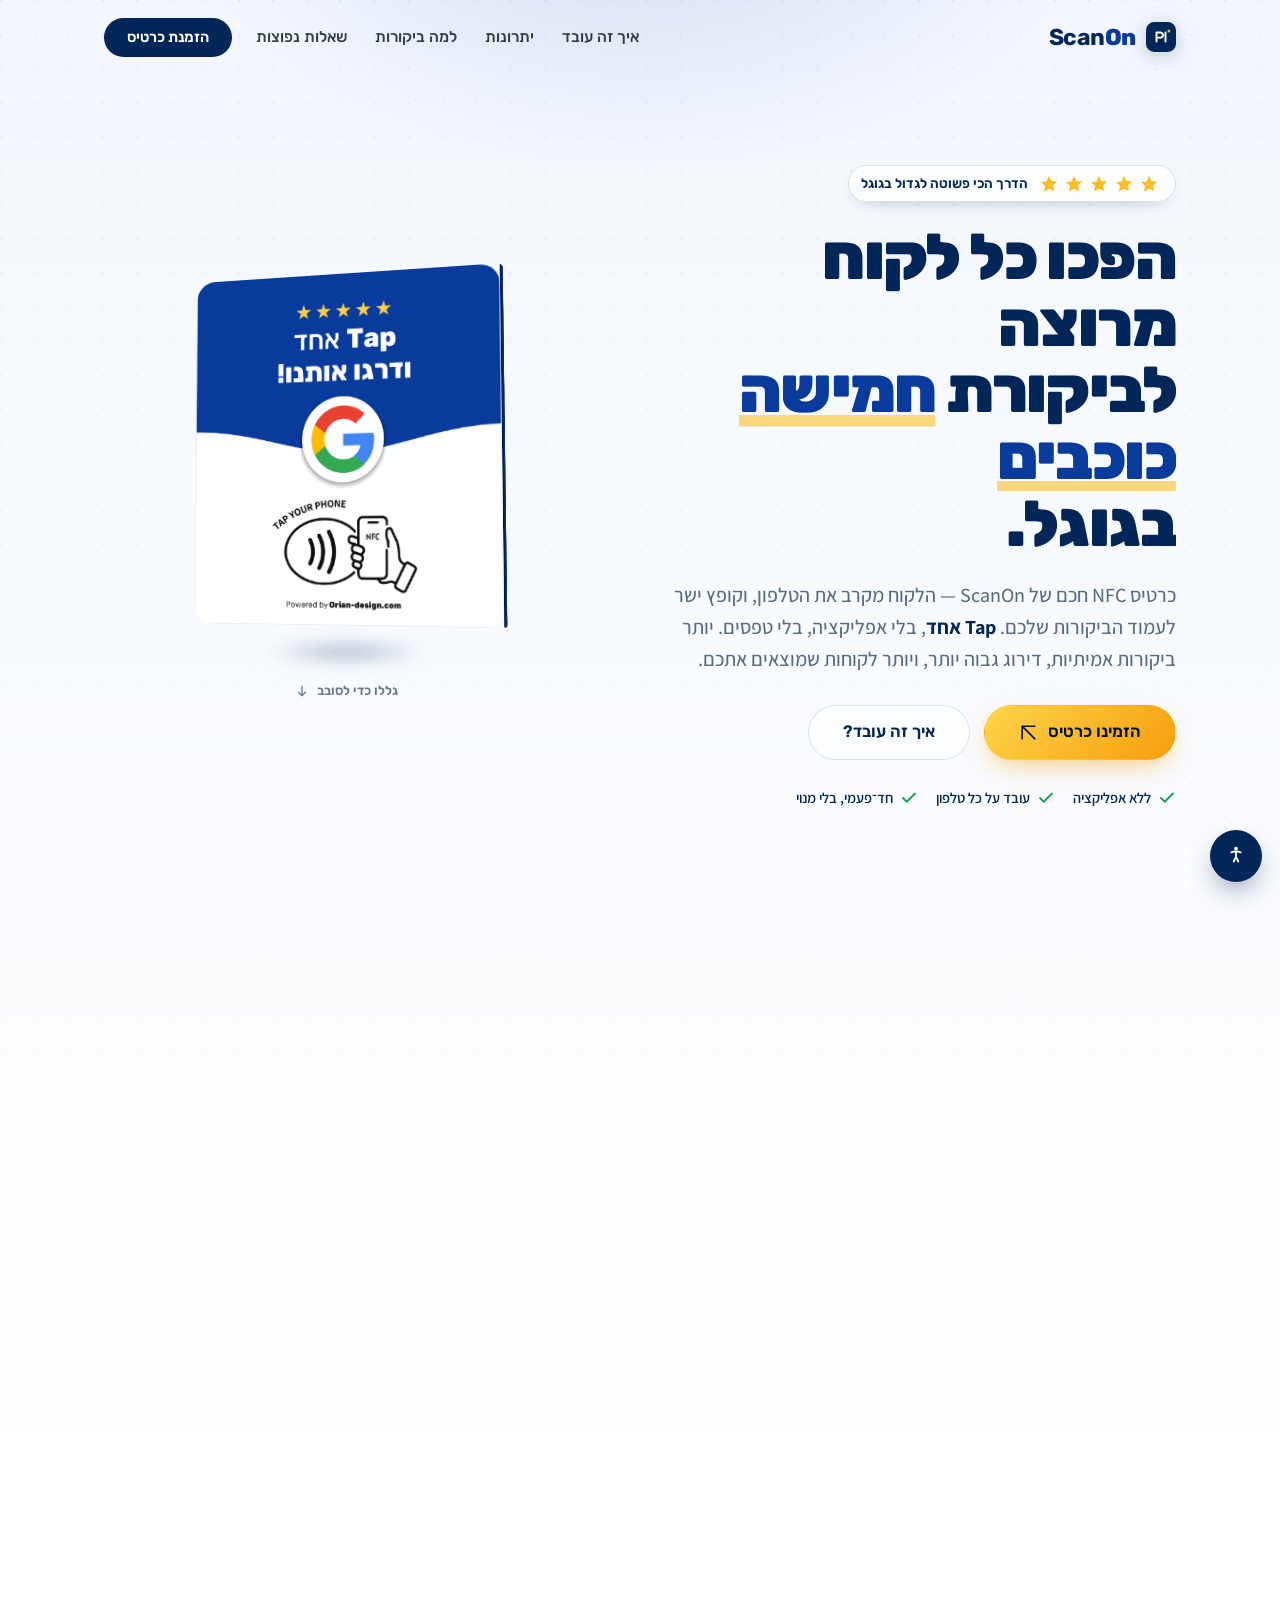
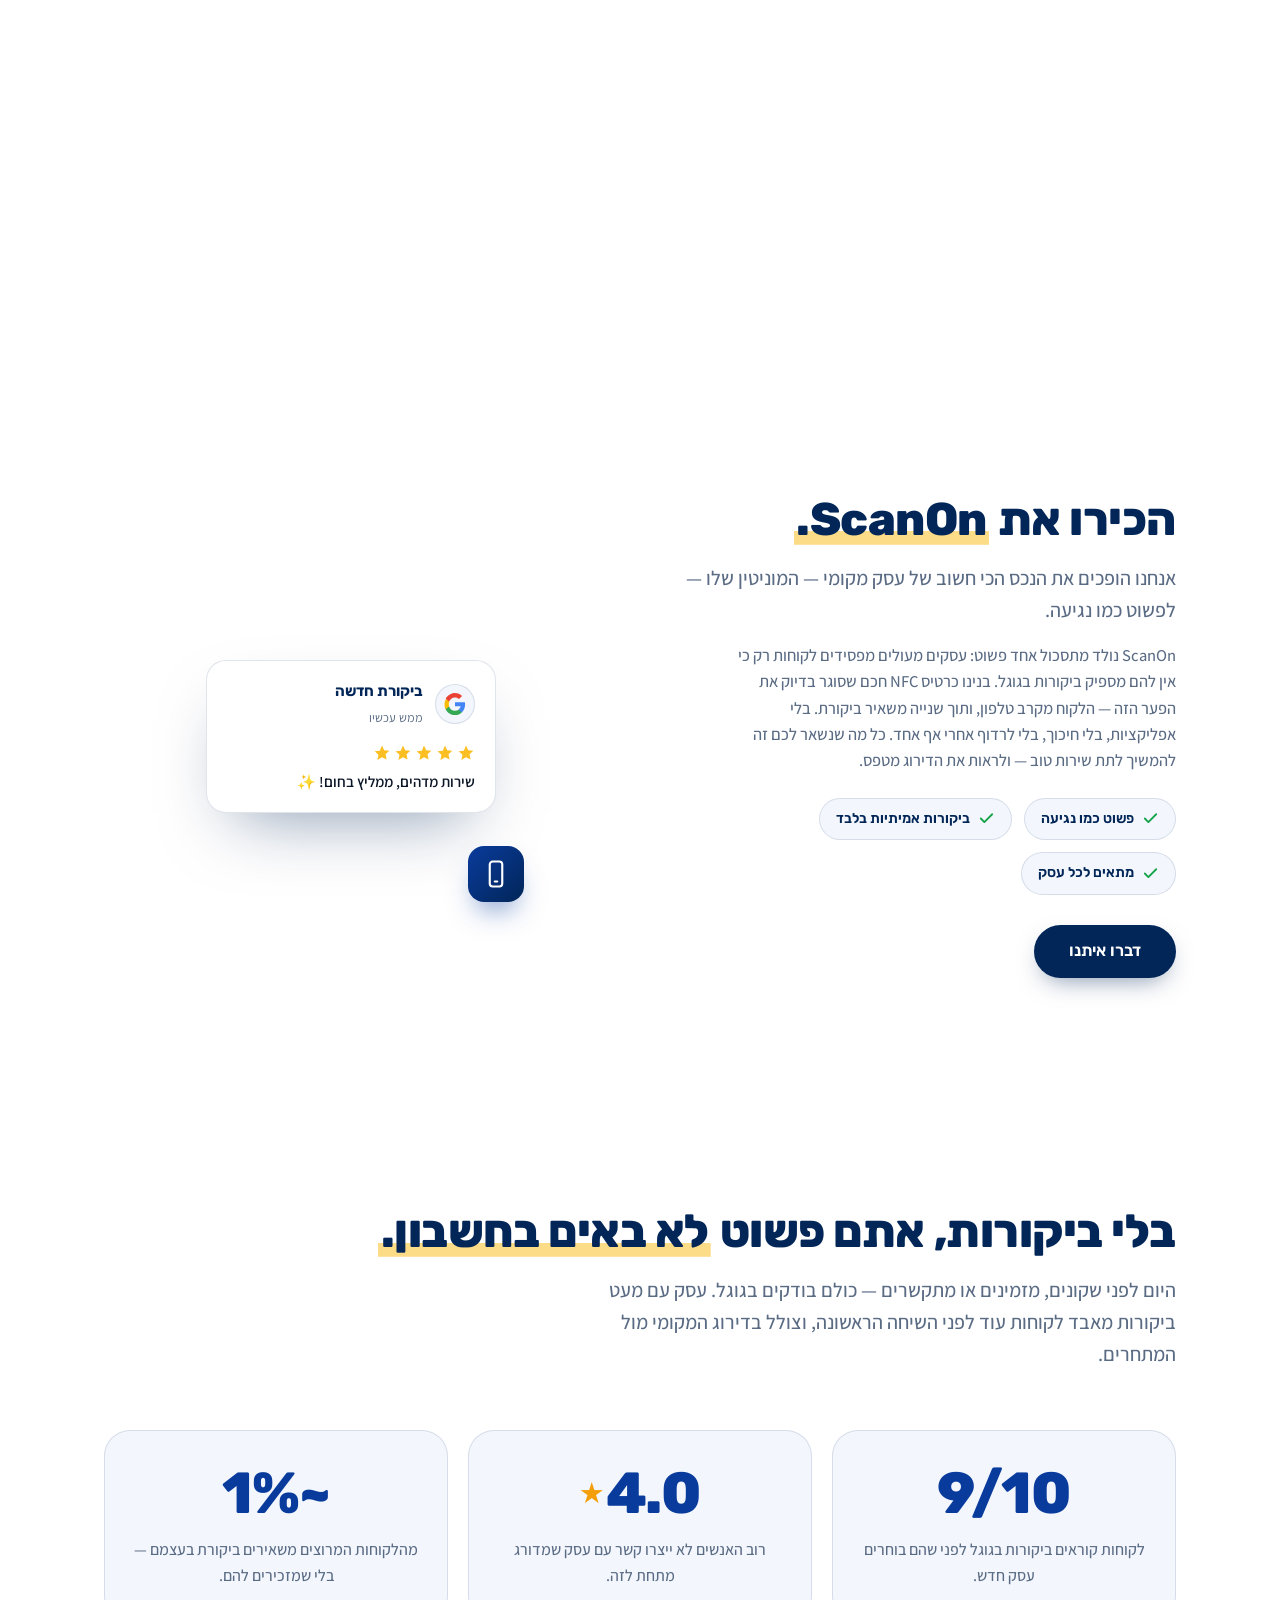
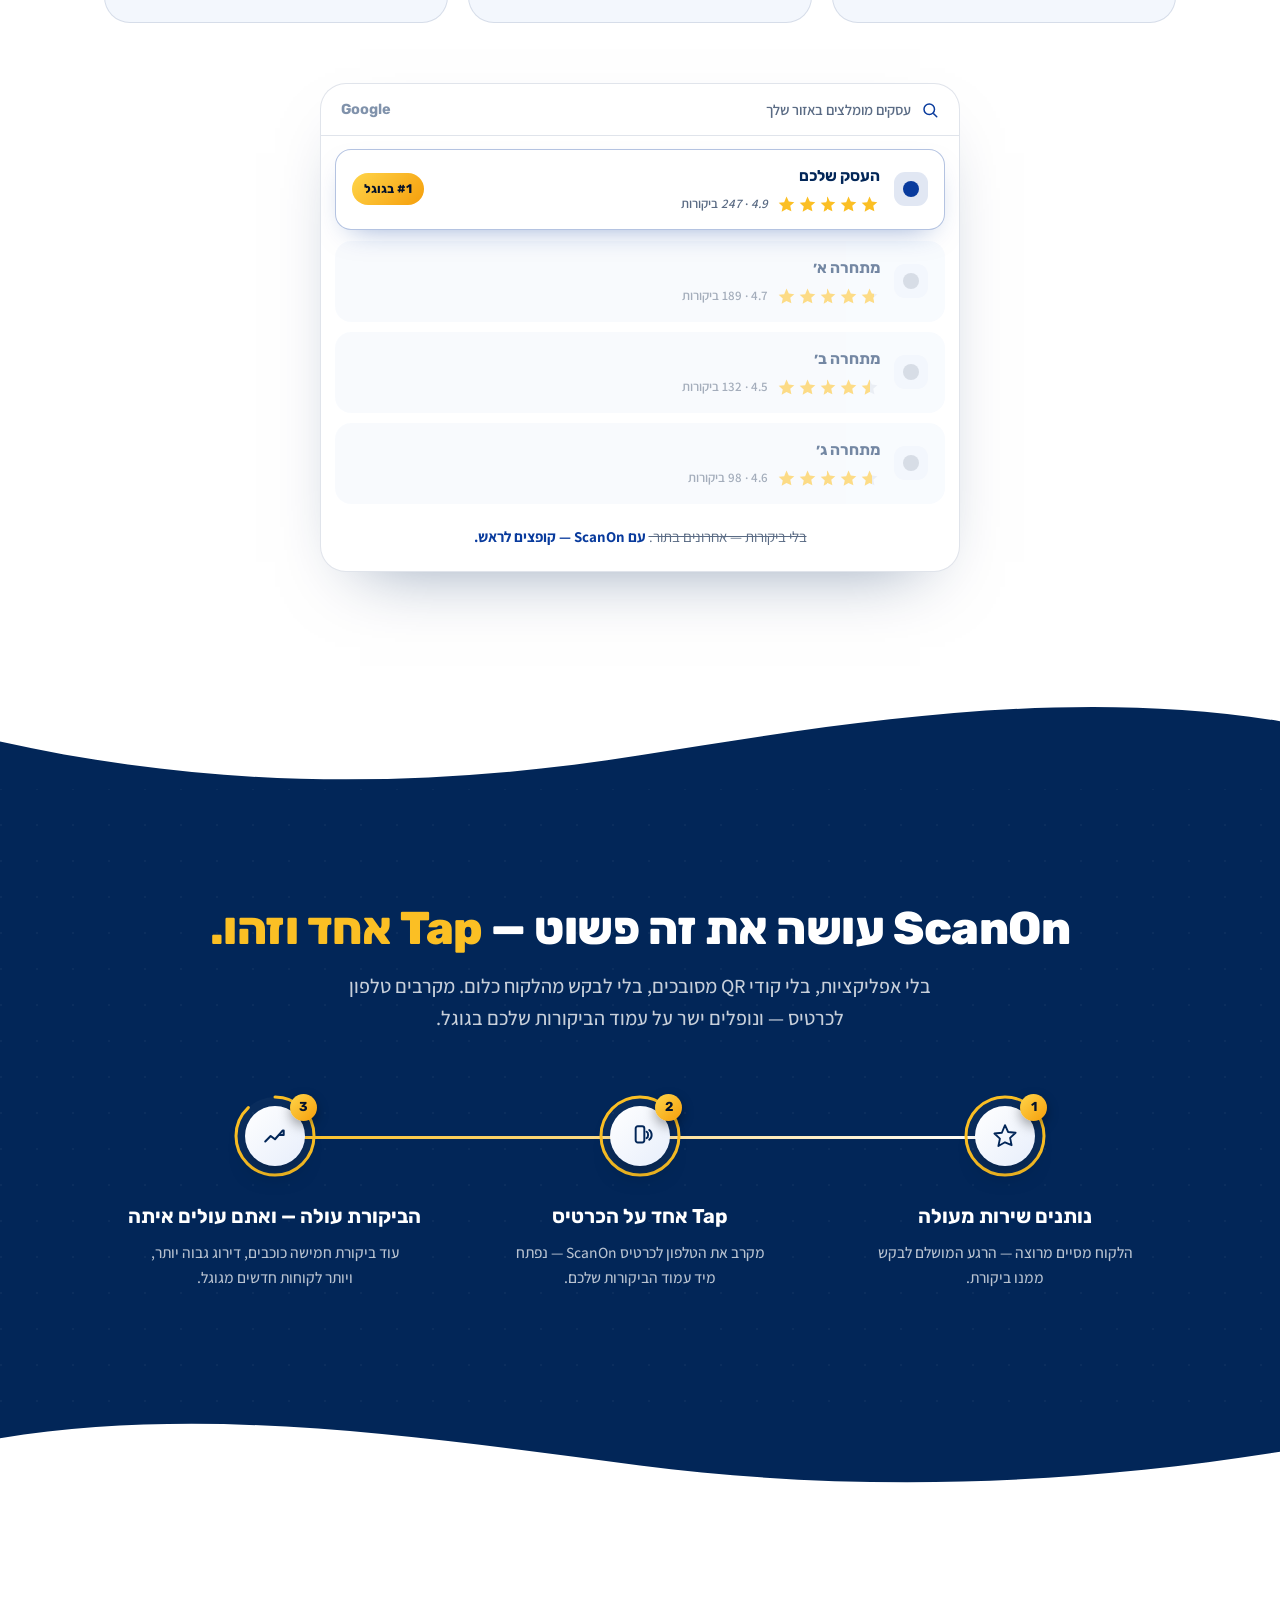
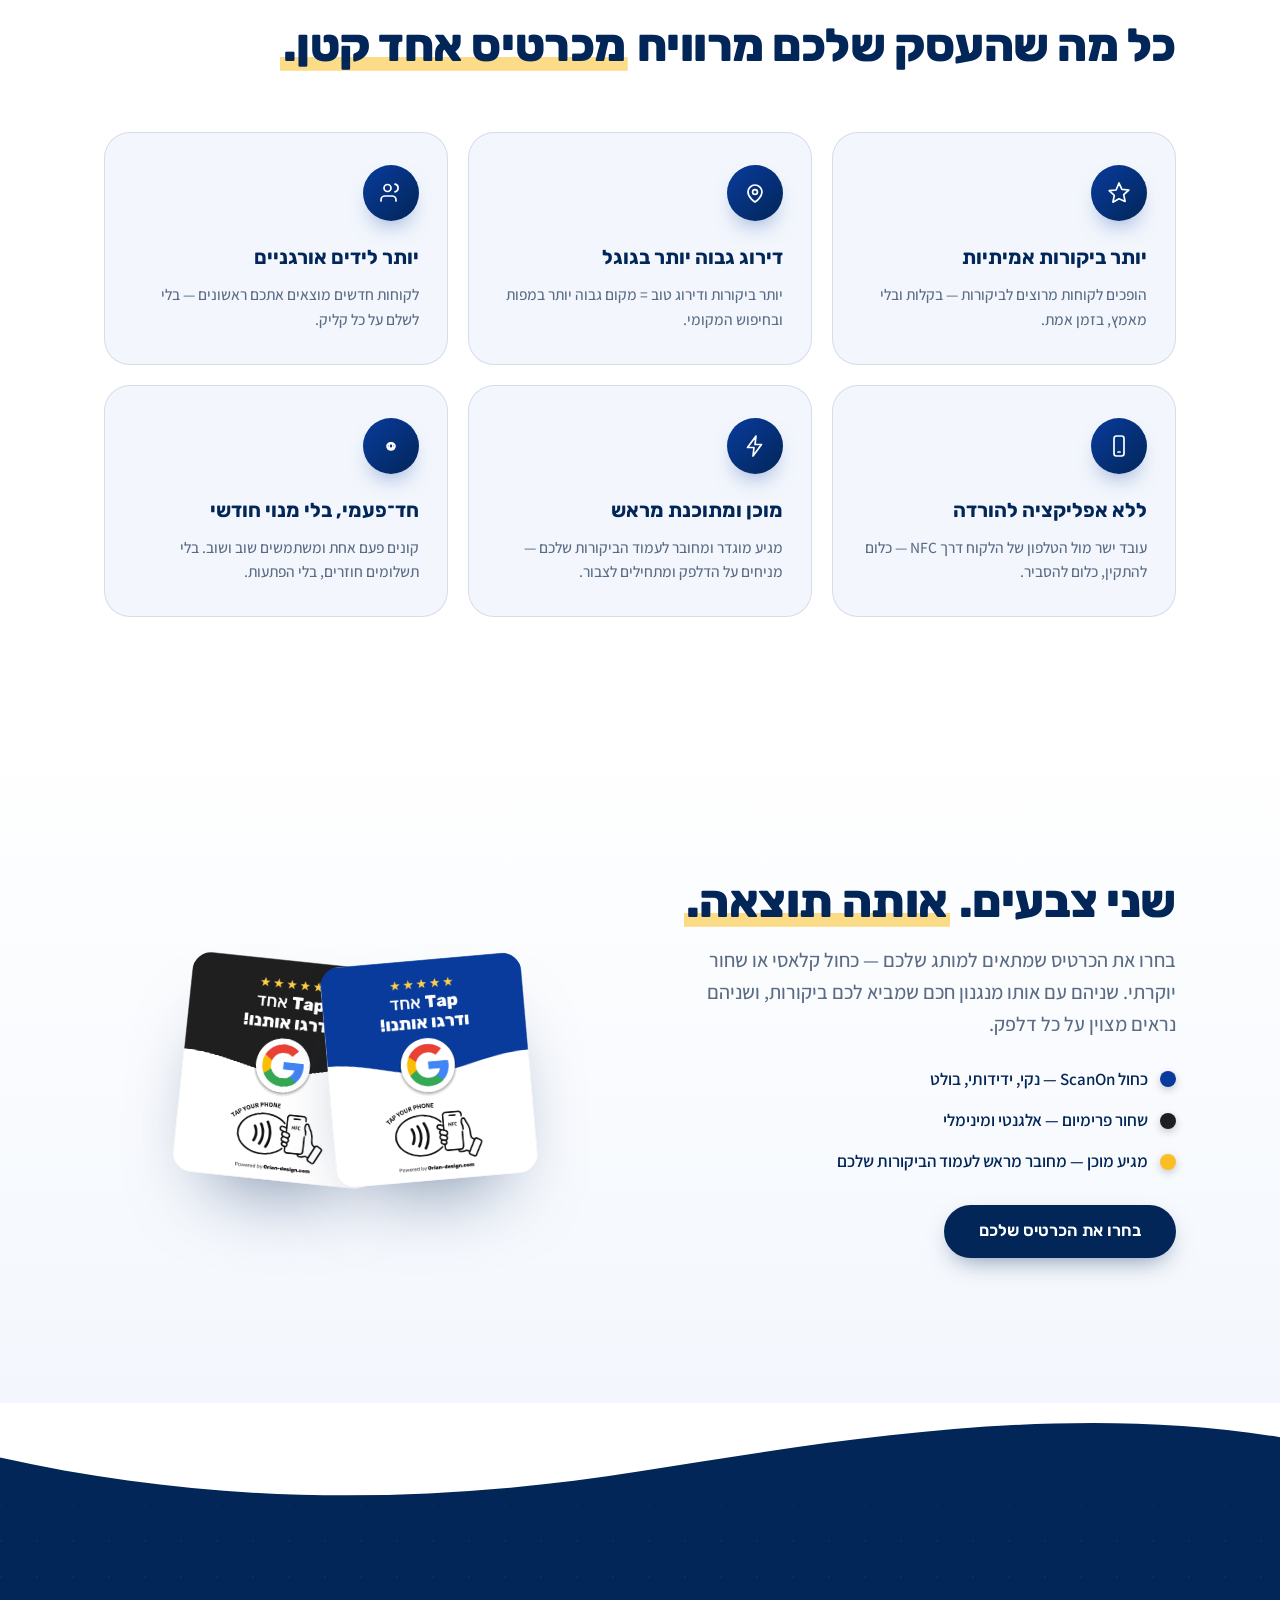
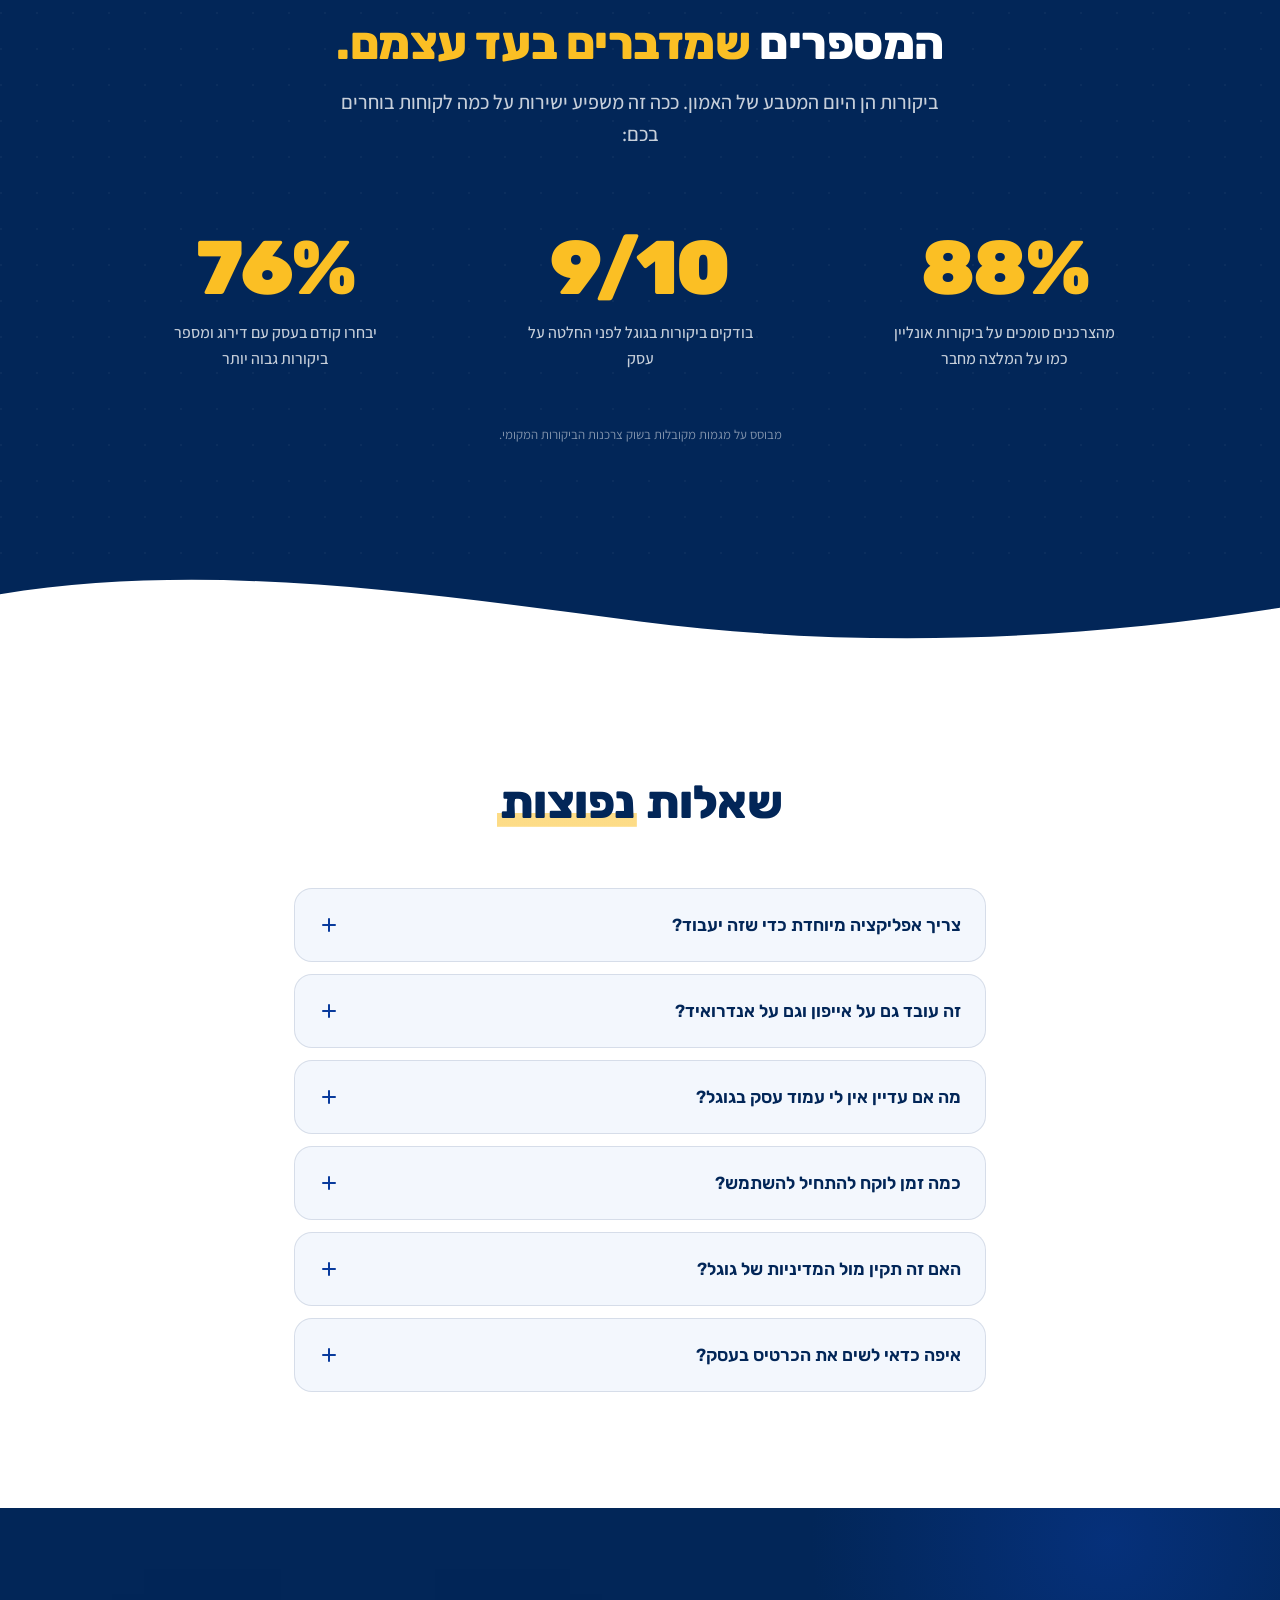
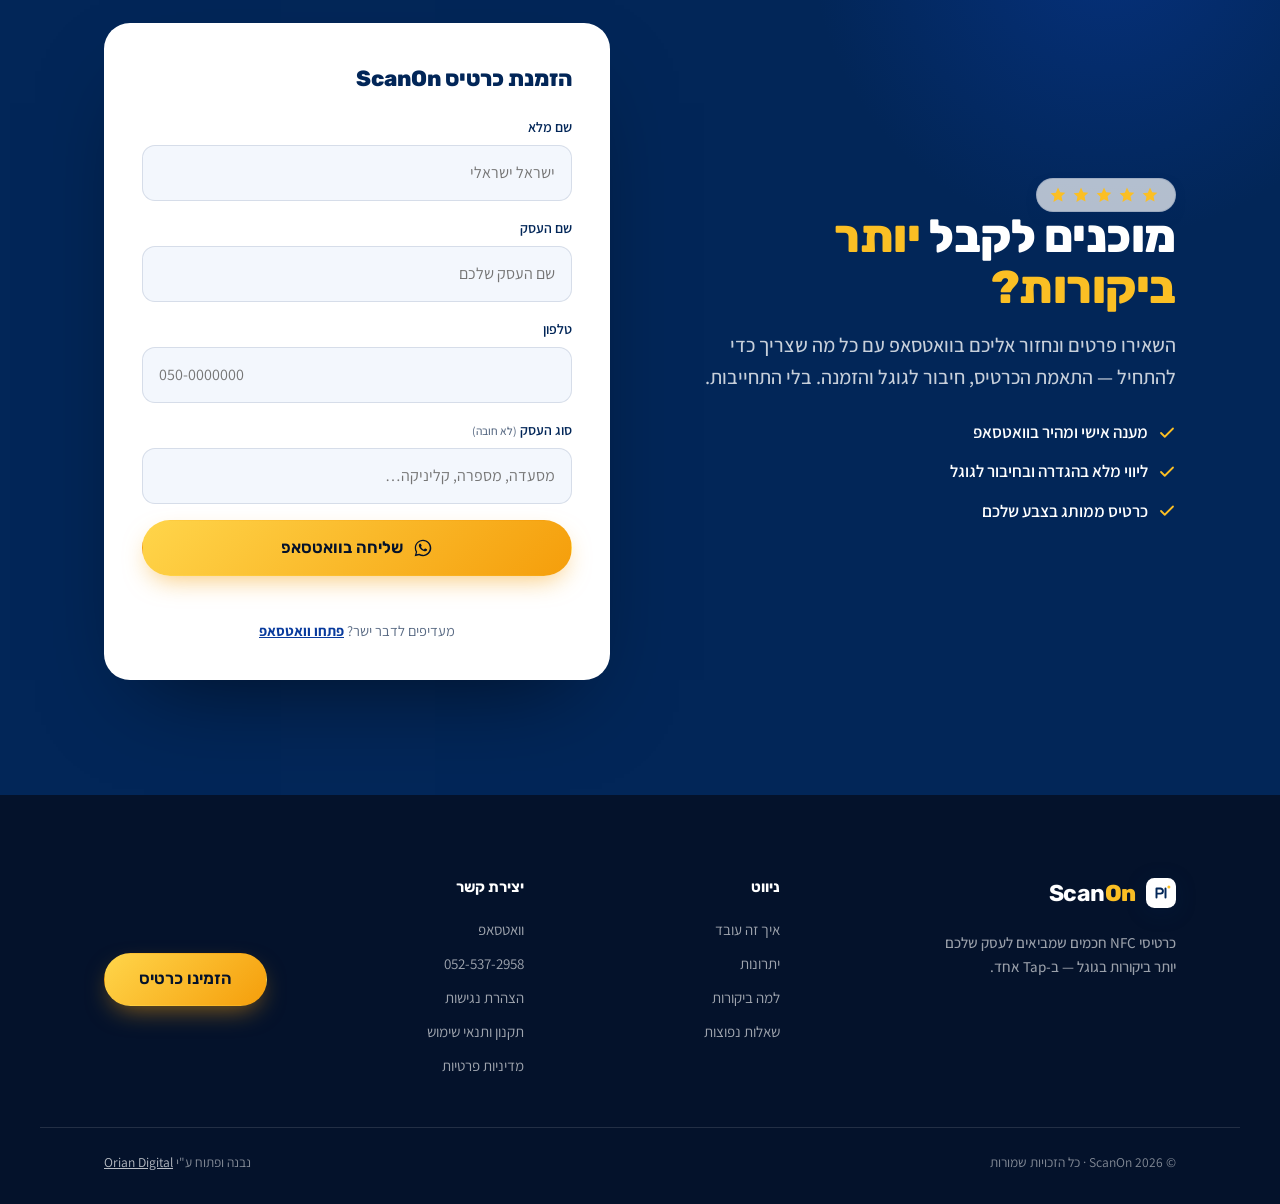
==== index.html @ e74c1668 "Footer credit: swap Orian Design link for Orian Digital → WhatsApp The site-credit line in the foote" ====
<!doctype html>
<html lang="he" dir="rtl" class="no-js">
<head>
<meta charset="utf-8">
<meta name="viewport" content="width=device-width, initial-scale=1, viewport-fit=cover">
<title>ScanOn · יותר ביקורות בגוגל ב-Tap אחד | כרטיסי NFC לעסקים</title>
<meta name="description" content="ScanOn — כרטיס NFC חכם שמביא לעסק שלכם יותר ביקורות חמישה כוכבים בגוגל. הלקוח מקרב את הטלפון, קופץ ישר לעמוד הביקורות. יותר דירוג, יותר חשיפה, יותר לקוחות. ללא אפליקציה.">
<meta name="theme-color" content="#022658">
<link rel="canonical" href="https://scanon.co.il/">

<!-- Open Graph -->
<meta property="og:type" content="website">
<meta property="og:locale" content="he_IL">
<meta property="og:site_name" content="ScanOn">
<meta property="og:title" content="ScanOn · יותר ביקורות בגוגל ב-Tap אחד">
<meta property="og:description" content="כרטיס NFC חכם שהופך כל לקוח מרוצה לביקורת חמישה כוכבים בגוגל. Tap אחד וזהו.">
<meta property="og:image" content="assets/img/card-blue.png">
<meta name="twitter:card" content="summary_large_image">

<!-- Security -->
<meta http-equiv="Content-Security-Policy" content="default-src 'self'; script-src 'self'; style-src 'self' 'unsafe-inline'; font-src 'self'; img-src 'self' data:; connect-src 'self'; base-uri 'self'; form-action 'self'; frame-ancestors 'self'; object-src 'none'">
<meta name="referrer" content="strict-origin-when-cross-origin">


  <!-- clickjacking guard: must run before paint -->
  <script src="assets/framebust.js?v=1"></script>
<!-- Fonts -->
  <link rel="stylesheet" href="assets/fonts.css?v=1">
<link rel="stylesheet" href="assets/styles.css?v=5">
<link rel="icon" href="data:image/svg+xml,%3Csvg xmlns='http://www.w3.org/2000/svg' viewBox='0 0 32 32'%3E%3Crect width='32' height='32' rx='8' fill='%23022658'/%3E%3Cpath d='M11 20V12M11 12h4a3 3 0 0 1 0 6h-4m10-6v8' stroke='white' stroke-width='2.4' fill='none' stroke-linecap='round'/%3E%3Ccircle cx='24' cy='11' r='1.6' fill='%23FBBF24'/%3E%3C/svg%3E">

<script type="application/ld+json">
{
  "@context":"https://schema.org",
  "@type":"Product",
  "name":"ScanOn — כרטיס NFC לביקורות גוגל",
  "description":"כרטיס NFC חכם שמפנה לקוחות ישירות לעמוד הביקורות של העסק בגוגל, כדי לצבור יותר ביקורות חמישה כוכבים בקלות.",
  "brand":{"@type":"Brand","name":"ScanOn"},
  "category":"NFC Review Card",
  "image":"assets/img/card-blue.png"
}
</script>
</head>
<body>
<a class="skip" href="#hero">דלגו לתוכן</a>

<!-- ===== Loader ===== -->
<div class="loader" id="loader">
  <div class="loader__in">
    <span class="loader__mark" aria-hidden="true">
      <svg viewBox="0 0 40 40" width="48" height="48"><rect width="40" height="40" rx="11" fill="#fff"/><path d="M14 26V14h5.2a3.4 3.4 0 0 1 0 6.8H14M26 14v12" stroke="var(--navy)" stroke-width="2.6" fill="none" stroke-linecap="round" stroke-linejoin="round"/><circle cx="30.5" cy="12" r="2" fill="var(--gold)"/></svg>
      <span class="loader__ring"></span><span class="loader__ring"></span>
    </span>
    <span class="loader__name">Scan<b>On</b></span>
    <span class="loader__bar"><i></i></span>
  </div>
</div>

<!-- ===== Accessibility widget ===== -->
<button class="a11y-btn" aria-label="פתיחת תפריט נגישות" aria-expanded="false" aria-controls="a11yPanel">
  <svg viewBox="0 0 24 24" width="22" height="22" aria-hidden="true"><circle cx="12" cy="4" r="2" fill="currentColor"/><path d="M12 7c-3 0-5 1-5 1M12 7c3 0 5 1 5 1M12 7v6m0 0l-2.5 5M12 13l2.5 5" stroke="currentColor" stroke-width="2" fill="none" stroke-linecap="round"/></svg>
</button>
<div class="a11y-panel" id="a11yPanel" role="dialog" aria-label="הגדרות נגישות" aria-hidden="true">
  <h2 class="a11y-title">נגישות</h2>
  <div class="a11y-row"><span>ניגודיות גבוהה</span><div class="a11y-seg" role="group" aria-label="ניגודיות"><button class="a11y-chip" data-key="contrast" data-val="normal" aria-pressed="true">רגילה</button><button class="a11y-chip" data-key="contrast" data-val="high" aria-pressed="false">גבוהה</button></div></div>
  <div class="a11y-row"><span>גודל טקסט</span><div class="a11y-seg" role="group" aria-label="גודל טקסט"><button class="a11y-chip" data-key="text" data-val="normal" aria-pressed="true">רגיל</button><button class="a11y-chip" data-key="text" data-val="large" aria-pressed="false">גדול</button></div></div>
  <div class="a11y-row"><span>הדגשת קישורים</span><div class="a11y-seg" role="group" aria-label="הדגשת קישורים"><button class="a11y-chip" data-key="links" data-val="off" aria-pressed="true">כבוי</button><button class="a11y-chip" data-key="links" data-val="on" aria-pressed="false">דלוק</button></div></div>
  <div class="a11y-row"><span>עצירת אנימציות</span><div class="a11y-seg" role="group" aria-label="עצירת אנימציות"><button class="a11y-chip" data-key="motion" data-val="on" aria-pressed="true">דלוקות</button><button class="a11y-chip" data-key="motion" data-val="off" aria-pressed="false">עצורות</button></div></div>
  <button class="a11y-reset">איפוס הגדרות</button>
  <a class="a11y-statement" href="accessibility.html">הצהרת נגישות</a>
</div>

<!-- ===== Nav ===== -->
<header class="nav" id="nav">
  <div class="shell nav__in">
    <a class="brand" href="#hero" aria-label="ScanOn — לדף הבית">
      <span class="brand__mark" aria-hidden="true">
        <svg viewBox="0 0 40 40" width="30" height="30"><rect width="40" height="40" rx="11" fill="var(--navy)"/><path d="M14 26V14h5.2a3.4 3.4 0 0 1 0 6.8H14M26 14v12" stroke="#fff" stroke-width="2.6" fill="none" stroke-linecap="round" stroke-linejoin="round"/><circle cx="30.5" cy="12" r="2" fill="var(--gold)"/></svg>
      </span>
      <span class="brand__name">Scan<b>On</b></span>
    </a>
    <nav class="nav__links" aria-label="ניווט ראשי">
      <a href="#how">איך זה עובד</a>
      <a href="#benefits">יתרונות</a>
      <a href="#why">למה ביקורות</a>
      <a href="#faq">שאלות נפוצות</a>
    </nav>
    <a class="btn btn--nav" data-wa data-wa-msg="היי, אשמח לפרטים על כרטיס ScanOn לעסק שלי 🙂">הזמנת כרטיס</a>
    <button class="nav__burger" aria-label="פתיחת תפריט" aria-expanded="false" aria-controls="drawer"><span></span><span></span></button>
  </div>
</header>

<!-- Mobile drawer -->
<div class="drawer" id="drawer" aria-hidden="true">
  <nav class="drawer__links" aria-label="ניווט נייד">
    <a href="#how">איך זה עובד</a>
    <a href="#benefits">יתרונות</a>
    <a href="#why">למה ביקורות</a>
    <a href="#faq">שאלות נפוצות</a>
    <a class="btn btn--gold btn--lg" data-wa data-wa-msg="היי, אשמח לפרטים על כרטיס ScanOn לעסק שלי 🙂">הזמנת כרטיס</a>
  </nav>
</div>

<main>
<!-- ===== HERO — 3D scroll card ===== -->
<section class="hero" id="hero">
  <div class="hero__bg" aria-hidden="true"></div>
  <div class="hero__stage" id="heroStage">
    <div class="shell hero__grid">
      <div class="hero__copy">
        <p class="hero__stars" aria-label="חמישה כוכבים">
          <svg viewBox="0 0 24 24" width="20" height="20" aria-hidden="true"><path d="M12 2l2.9 6.3 6.9.7-5.1 4.7 1.4 6.8L12 17.8 5.9 21.2l1.4-6.8L2.2 9.7l6.9-.7z" fill="var(--gold)"/></svg>
          <svg viewBox="0 0 24 24" width="20" height="20" aria-hidden="true"><path d="M12 2l2.9 6.3 6.9.7-5.1 4.7 1.4 6.8L12 17.8 5.9 21.2l1.4-6.8L2.2 9.7l6.9-.7z" fill="var(--gold)"/></svg>
          <svg viewBox="0 0 24 24" width="20" height="20" aria-hidden="true"><path d="M12 2l2.9 6.3 6.9.7-5.1 4.7 1.4 6.8L12 17.8 5.9 21.2l1.4-6.8L2.2 9.7l6.9-.7z" fill="var(--gold)"/></svg>
          <svg viewBox="0 0 24 24" width="20" height="20" aria-hidden="true"><path d="M12 2l2.9 6.3 6.9.7-5.1 4.7 1.4 6.8L12 17.8 5.9 21.2l1.4-6.8L2.2 9.7l6.9-.7z" fill="var(--gold)"/></svg>
          <svg viewBox="0 0 24 24" width="20" height="20" aria-hidden="true"><path d="M12 2l2.9 6.3 6.9.7-5.1 4.7 1.4 6.8L12 17.8 5.9 21.2l1.4-6.8L2.2 9.7l6.9-.7z" fill="var(--gold)"/></svg>
          <span>הדרך הכי פשוטה לגדול בגוגל</span>
        </p>
        <h1 class="hero__title">
          <span class="ln">הפכו כל לקוח מרוצה</span>
          <span class="ln">לביקורת <em>חמישה כוכבים</em></span>
          <span class="ln">בגוגל.</span>
        </h1>
        <p class="hero__lede">כרטיס NFC חכם של ScanOn — הלקוח מקרב את הטלפון, וקופץ ישר לעמוד הביקורות שלכם. <b>Tap אחד</b>, בלי אפליקציה, בלי טפסים. יותר ביקורות אמיתיות, דירוג גבוה יותר, ויותר לקוחות שמוצאים אתכם.</p>
        <div class="hero__cta">
          <a class="btn btn--gold btn--lg magnetic" data-wa data-wa-msg="היי, אשמח להזמין כרטיס ScanOn לעסק שלי 🙂">
            הזמינו כרטיס
            <svg viewBox="0 0 24 24" width="19" height="19" aria-hidden="true"><path d="M20 4L4 4M4 4l0 16M4 4l16 16" stroke="currentColor" stroke-width="2" fill="none" stroke-linecap="round" stroke-linejoin="round"/></svg>
          </a>
          <a class="btn btn--ghost btn--lg" href="#how">איך זה עובד?</a>
        </div>
        <ul class="hero__trust">
          <li><svg viewBox="0 0 24 24" width="18" height="18" aria-hidden="true"><path d="M20 6L9 17l-5-5" stroke="currentColor" stroke-width="2.4" fill="none" stroke-linecap="round" stroke-linejoin="round"/></svg> ללא אפליקציה</li>
          <li><svg viewBox="0 0 24 24" width="18" height="18" aria-hidden="true"><path d="M20 6L9 17l-5-5" stroke="currentColor" stroke-width="2.4" fill="none" stroke-linecap="round" stroke-linejoin="round"/></svg> עובד על כל טלפון</li>
          <li><svg viewBox="0 0 24 24" width="18" height="18" aria-hidden="true"><path d="M20 6L9 17l-5-5" stroke="currentColor" stroke-width="2.4" fill="none" stroke-linecap="round" stroke-linejoin="round"/></svg> חד־פעמי, בלי מנוי</li>
        </ul>
      </div>

      <div class="hero__cardwrap">
        <div class="scene" id="scene">
          <div class="card3d" id="card3d">
            <div class="face face--front"><img src="assets/img/card-blue.png" alt="כרטיס ScanOn בצבע כחול — Tap אחד ודרגו אותנו בגוגל" width="1000" height="1097" fetchpriority="high"></div>
            <div class="face face--back"><img src="assets/img/card-black.png" alt="כרטיס ScanOn בצבע שחור — Tap אחד ודרגו אותנו בגוגל" width="1000" height="1097"></div>
            <div class="face face--right"></div>
            <div class="face face--left"></div>
            <div class="face face--top"></div>
            <div class="face face--bottom"></div>
          </div>
          <div class="scene__shadow" aria-hidden="true"></div>
          <div class="scene__ripple" aria-hidden="true"><span></span><span></span><span></span></div>
        </div>
        <p class="scene__hint" aria-hidden="true">גללו כדי לסובב<svg viewBox="0 0 24 24" width="16" height="16"><path d="M12 5v14M12 19l-5-5M12 19l5-5" stroke="currentColor" stroke-width="2" fill="none" stroke-linecap="round" stroke-linejoin="round"/></svg></p>
      </div>
    </div>
  </div>
</section>

<!-- ===== ABOUT / MEET SCANON ===== -->
<section class="sec sec--about" id="about">
  <div class="shell about__in">
    <div class="about__copy will-rise">
      <h2 class="h2">הכירו את <span class="u">ScanOn.</span></h2>
      <p class="lede">אנחנו הופכים את הנכס הכי חשוב של עסק מקומי — המוניטין שלו — לפשוט כמו נגיעה.</p>
      <p class="about__body">ScanOn נולד מתסכול אחד פשוט: עסקים מעולים מפסידים לקוחות רק כי אין להם מספיק ביקורות בגוגל. בנינו כרטיס NFC חכם שסוגר בדיוק את הפער הזה — הלקוח מקרב טלפון, ותוך שנייה משאיר ביקורת. בלי אפליקציות, בלי חיכוך, בלי לרדוף אחרי אף אחד. כל מה שנשאר לכם זה להמשיך לתת שירות טוב — ולראות את הדירוג מטפס.</p>
      <ul class="about__chips">
        <li><svg viewBox="0 0 24 24" width="17" height="17" aria-hidden="true"><path d="M20 6L9 17l-5-5" stroke="currentColor" stroke-width="2.6" fill="none" stroke-linecap="round" stroke-linejoin="round"/></svg> פשוט כמו נגיעה</li>
        <li><svg viewBox="0 0 24 24" width="17" height="17" aria-hidden="true"><path d="M20 6L9 17l-5-5" stroke="currentColor" stroke-width="2.6" fill="none" stroke-linecap="round" stroke-linejoin="round"/></svg> ביקורות אמיתיות בלבד</li>
        <li><svg viewBox="0 0 24 24" width="17" height="17" aria-hidden="true"><path d="M20 6L9 17l-5-5" stroke="currentColor" stroke-width="2.6" fill="none" stroke-linecap="round" stroke-linejoin="round"/></svg> מתאים לכל עסק</li>
      </ul>
      <a class="btn btn--navy btn--lg magnetic" data-wa data-wa-msg="היי, אשמח להכיר את ScanOn ולשמוע פרטים 🙂">דברו איתנו</a>
    </div>

    <div class="about__visual will-rise" aria-hidden="true">
      <div class="tapcard">
        <span class="tapcard__waves"><span></span><span></span><span></span></span>
        <div class="review-pop">
          <div class="review-pop__top">
            <span class="review-pop__g">
              <svg viewBox="0 0 24 24" width="22" height="22"><path fill="#4285F4" d="M23 12.3c0-.8-.1-1.6-.2-2.3H12v4.5h6.2a5.3 5.3 0 0 1-2.3 3.5v2.9h3.7C21.8 19 23 15.9 23 12.3z"/><path fill="#34A853" d="M12 24c3.1 0 5.7-1 7.6-2.8l-3.7-2.9c-1 .7-2.3 1.1-3.9 1.1-3 0-5.5-2-6.4-4.8H1.8v3C3.7 21.4 7.6 24 12 24z"/><path fill="#FBBC05" d="M5.6 14.6a7.2 7.2 0 0 1 0-4.6v-3H1.8a12 12 0 0 0 0 10.6l3.8-3z"/><path fill="#EA4335" d="M12 4.8c1.7 0 3.2.6 4.4 1.7l3.3-3.3C17.7 1.2 15.1 0 12 0 7.6 0 3.7 2.6 1.8 6.4l3.8 3C6.5 6.7 9 4.8 12 4.8z"/></svg>
            </span>
            <div><b>ביקורת חדשה</b><span>ממש עכשיו</span></div>
          </div>
          <div class="review-pop__stars" aria-hidden="true">
            <svg viewBox="0 0 24 24" width="18" height="18"><path d="M12 2l2.9 6.3 6.9.7-5.1 4.7 1.4 6.8L12 17.8 5.9 21.2l1.4-6.8L2.2 9.7l6.9-.7z" fill="var(--gold)"/></svg>
            <svg viewBox="0 0 24 24" width="18" height="18"><path d="M12 2l2.9 6.3 6.9.7-5.1 4.7 1.4 6.8L12 17.8 5.9 21.2l1.4-6.8L2.2 9.7l6.9-.7z" fill="var(--gold)"/></svg>
            <svg viewBox="0 0 24 24" width="18" height="18"><path d="M12 2l2.9 6.3 6.9.7-5.1 4.7 1.4 6.8L12 17.8 5.9 21.2l1.4-6.8L2.2 9.7l6.9-.7z" fill="var(--gold)"/></svg>
            <svg viewBox="0 0 24 24" width="18" height="18"><path d="M12 2l2.9 6.3 6.9.7-5.1 4.7 1.4 6.8L12 17.8 5.9 21.2l1.4-6.8L2.2 9.7l6.9-.7z" fill="var(--gold)"/></svg>
            <svg viewBox="0 0 24 24" width="18" height="18"><path d="M12 2l2.9 6.3 6.9.7-5.1 4.7 1.4 6.8L12 17.8 5.9 21.2l1.4-6.8L2.2 9.7l6.9-.7z" fill="var(--gold)"/></svg>
          </div>
          <p class="review-pop__txt">שירות מדהים, ממליץ בחום! ✨</p>
        </div>
        <div class="tapcard__phone">
          <svg viewBox="0 0 24 24" width="30" height="30" aria-hidden="true"><rect x="7" y="2" width="10" height="20" rx="2.4" stroke="currentColor" stroke-width="1.7" fill="none"/><path d="M11 18h2" stroke="currentColor" stroke-width="1.7" stroke-linecap="round"/></svg>
        </div>
      </div>
    </div>
  </div>
</section>

<!-- ===== PROBLEM ===== -->
<section class="sec sec--problem" id="problem">
  <div class="shell">
    <div class="sec-head will-rise">
      <h2 class="h2">בלי ביקורות, אתם פשוט <span class="u">לא באים בחשבון.</span></h2>
      <p class="lede">היום לפני שקונים, מזמינים או מתקשרים — כולם בודקים בגוגל. עסק עם מעט ביקורות מאבד לקוחות עוד לפני השיחה הראשונה, וצולל בדירוג המקומי מול המתחרים.</p>
    </div>
    <div class="prob-grid">
      <article class="prob-card will-rise">
        <span class="prob-num">9/10</span>
        <p>לקוחות קוראים ביקורות בגוגל לפני שהם בוחרים עסק חדש.</p>
      </article>
      <article class="prob-card will-rise">
        <span class="prob-num">4.0<small>★</small></span>
        <p>רוב האנשים לא ייצרו קשר עם עסק שמדורג מתחת לזה.</p>
      </article>
      <article class="prob-card will-rise">
        <span class="prob-num">~1%</span>
        <p>מהלקוחות המרוצים משאירים ביקורת בעצמם — בלי שמזכירים להם.</p>
      </article>
    </div>

    <!-- Animated rise to #1 on Google -->
    <div class="rank will-rise" id="rankRise" aria-label="הדגמה: עלייה לראש תוצאות גוגל עם ScanOn">
      <div class="rank__bar">
        <svg viewBox="0 0 24 24" width="18" height="18" aria-hidden="true"><circle cx="11" cy="11" r="7" stroke="currentColor" stroke-width="2" fill="none"/><path d="M21 21l-4-4" stroke="currentColor" stroke-width="2" stroke-linecap="round"/></svg>
        <span>עסקים מומלצים באזור שלך</span>
        <span class="rank__src" aria-hidden="true">Google</span>
      </div>
      <ol class="rank__list">
        <li class="rank__row" data-slot="0"><span class="rank__pin" aria-hidden="true"></span><div class="rank__info"><b>מתחרה א׳</b><span class="rank__meta"><span class="gstars" data-fill="94" aria-hidden="true"></span><span>4.7 · 189 ביקורות</span></span></div></li>
        <li class="rank__row" data-slot="1"><span class="rank__pin" aria-hidden="true"></span><div class="rank__info"><b>מתחרה ב׳</b><span class="rank__meta"><span class="gstars" data-fill="90" aria-hidden="true"></span><span>4.5 · 132 ביקורות</span></span></div></li>
        <li class="rank__row" data-slot="2"><span class="rank__pin" aria-hidden="true"></span><div class="rank__info"><b>מתחרה ג׳</b><span class="rank__meta"><span class="gstars" data-fill="92" aria-hidden="true"></span><span>4.6 · 98 ביקורות</span></span></div></li>
        <li class="rank__row rank__row--you" data-you data-slot="3"><span class="rank__pin" aria-hidden="true"></span><div class="rank__info"><b>העסק שלכם</b><span class="rank__meta"><span class="gstars" data-fill="76" data-fill-to="98" aria-hidden="true"></span><span><em data-rate>3.8</em> · <em data-rev>11</em> ביקורות</span></span></div><span class="rank__badge">#1 בגוגל</span></li>
      </ol>
      <p class="rank__cap"><span class="rank__cap-b">בלי ביקורות — אחרונים בתור.</span> <b class="rank__cap-a">עם ScanOn — קופצים לראש.</b></p>
    </div>
  </div>
</section>

<!-- ===== SOLUTION / HOW ===== -->
<div class="wave wave--to-navy" aria-hidden="true"><svg viewBox="0 0 1440 120" preserveAspectRatio="none"><path d="M0,64 C240,120 480,120 720,80 C960,40 1200,0 1440,40 L1440,120 L0,120 Z"></path></svg></div>
<section class="sec sec--how sec--navy" id="how">
  <div class="shell">
    <div class="sec-head sec-head--center will-rise">
      <h2 class="h2 h2--light">ScanOn עושה את זה פשוט — <span class="hl">Tap אחד וזהו.</span></h2>
      <p class="lede lede--light">בלי אפליקציות, בלי קודי QR מסובכים, בלי לבקש מהלקוח כלום. מקרבים טלפון לכרטיס — ונופלים ישר על עמוד הביקורות שלכם בגוגל.</p>
    </div>

    <div class="steps" id="steps">
      <span class="steps__line" aria-hidden="true"><i></i></span>
      <ol class="steps__list">
        <li class="step">
          <div class="step__node">
            <svg class="step__ring" viewBox="0 0 84 84" aria-hidden="true"><circle cx="42" cy="42" r="39"/></svg>
            <span class="step__ic" aria-hidden="true"><svg viewBox="0 0 24 24" width="26" height="26"><path d="M12 2l2.9 6.3 6.9.7-5.1 4.7 1.4 6.8L12 17.8 5.9 21.2l1.4-6.8L2.2 9.7l6.9-.7z" stroke="currentColor" stroke-width="1.7" fill="none" stroke-linejoin="round"/></svg></span>
            <span class="step__badge">1</span>
          </div>
          <h3>נותנים שירות מעולה</h3>
          <p>הלקוח מסיים מרוצה — הרגע המושלם לבקש ממנו ביקורת.</p>
        </li>
        <li class="step">
          <div class="step__node">
            <svg class="step__ring" viewBox="0 0 84 84" aria-hidden="true"><circle cx="42" cy="42" r="39"/></svg>
            <span class="step__ic" aria-hidden="true"><svg viewBox="0 0 24 24" width="26" height="26"><rect x="8" y="3" width="8" height="15" rx="2" stroke="currentColor" stroke-width="1.8" fill="none"/><path d="M18 8c2 1 2 5 0 6M20.5 6.5c3 2 3 7 0 9" stroke="currentColor" stroke-width="1.8" fill="none" stroke-linecap="round"/></svg></span>
            <span class="step__badge">2</span>
          </div>
          <h3>Tap אחד על הכרטיס</h3>
          <p>מקרב את הטלפון לכרטיס ScanOn — נפתח מיד עמוד הביקורות שלכם.</p>
        </li>
        <li class="step">
          <div class="step__node">
            <svg class="step__ring" viewBox="0 0 84 84" aria-hidden="true"><circle cx="42" cy="42" r="39"/></svg>
            <span class="step__ic" aria-hidden="true"><svg viewBox="0 0 24 24" width="26" height="26"><path d="M3 17l5-5 4 3 7-8" stroke="currentColor" stroke-width="1.9" fill="none" stroke-linecap="round" stroke-linejoin="round"/><path d="M20 7v4h-4" stroke="currentColor" stroke-width="1.9" fill="none" stroke-linecap="round" stroke-linejoin="round"/></svg></span>
            <span class="step__badge">3</span>
          </div>
          <h3>הביקורת עולה — ואתם עולים איתה</h3>
          <p>עוד ביקורת חמישה כוכבים, דירוג גבוה יותר, ויותר לקוחות חדשים מגוגל.</p>
        </li>
      </ol>
    </div>
  </div>
</section>
<div class="wave wave--from-navy" aria-hidden="true"><svg viewBox="0 0 1440 120" preserveAspectRatio="none"><path d="M0,40 C240,0 480,40 720,72 C960,104 1200,96 1440,56 L1440,0 L0,0 Z"></path></svg></div>

<!-- ===== BENEFITS ===== -->
<section class="sec sec--benefits" id="benefits">
  <div class="shell">
    <div class="sec-head will-rise">
      <h2 class="h2">כל מה שהעסק שלכם מרוויח <span class="u">מכרטיס אחד קטן.</span></h2>
    </div>
    <div class="ben-grid">
      <article class="ben will-fade">
        <div class="ben__ic" aria-hidden="true"><svg viewBox="0 0 24 24" width="24" height="24"><path d="M12 2l2.9 6.3 6.9.7-5.1 4.7 1.4 6.8L12 17.8 5.9 21.2l1.4-6.8L2.2 9.7l6.9-.7z" stroke="currentColor" stroke-width="1.7" fill="none" stroke-linejoin="round"/></svg></div>
        <h3>יותר ביקורות אמיתיות</h3>
        <p>הופכים לקוחות מרוצים לביקורות — בקלות ובלי מאמץ, בזמן אמת.</p>
      </article>
      <article class="ben will-fade">
        <div class="ben__ic" aria-hidden="true"><svg viewBox="0 0 24 24" width="24" height="24"><path d="M12 21s-7-4.4-7-10a7 7 0 0 1 14 0c0 5.6-7 10-7 10z" stroke="currentColor" stroke-width="1.7" fill="none"/><circle cx="12" cy="11" r="2.4" stroke="currentColor" stroke-width="1.7" fill="none"/></svg></div>
        <h3>דירוג גבוה יותר בגוגל</h3>
        <p>יותר ביקורות ודירוג טוב = מקום גבוה יותר במפות ובחיפוש המקומי.</p>
      </article>
      <article class="ben will-fade">
        <div class="ben__ic" aria-hidden="true"><svg viewBox="0 0 24 24" width="24" height="24"><path d="M16 3.1a4 4 0 0 1 0 7.8M17 20v-1a4 4 0 0 0-4-4H6a4 4 0 0 0-4 4v1" stroke="currentColor" stroke-width="1.7" fill="none" stroke-linecap="round"/><circle cx="8.5" cy="7" r="3.5" stroke="currentColor" stroke-width="1.7" fill="none"/></svg></div>
        <h3>יותר לידים אורגניים</h3>
        <p>לקוחות חדשים מוצאים אתכם ראשונים — בלי לשלם על כל קליק.</p>
      </article>
      <article class="ben will-fade">
        <div class="ben__ic" aria-hidden="true"><svg viewBox="0 0 24 24" width="24" height="24"><rect x="7" y="2" width="10" height="20" rx="2.4" stroke="currentColor" stroke-width="1.7" fill="none"/><path d="M11 18h2" stroke="currentColor" stroke-width="1.7" stroke-linecap="round"/></svg></div>
        <h3>ללא אפליקציה להורדה</h3>
        <p>עובד ישר מול הטלפון של הלקוח דרך NFC — כלום להתקין, כלום להסביר.</p>
      </article>
      <article class="ben will-fade">
        <div class="ben__ic" aria-hidden="true"><svg viewBox="0 0 24 24" width="24" height="24"><path d="M13 2L4.5 13.5H11l-1 8.5 8.5-11.5H12l1-8.5z" stroke="currentColor" stroke-width="1.7" fill="none" stroke-linejoin="round"/></svg></div>
        <h3>מוכן ומתוכנת מראש</h3>
        <p>מגיע מוגדר ומחובר לעמוד הביקורות שלכם — מניחים על הדלפק ומתחילים לצבור.</p>
      </article>
      <article class="ben will-fade">
        <div class="ben__ic" aria-hidden="true"><svg viewBox="0 0 24 24" width="24" height="24"><path d="M8 12a3 3 0 1 0 0-.01M16 12a3 3 0 1 1 0-.01M8 12c0 2.2 1.6 4 4 4s4-1.8 4-4" stroke="currentColor" stroke-width="1.7" fill="none" stroke-linecap="round"/></svg></div>
        <h3>חד־פעמי, בלי מנוי חודשי</h3>
        <p>קונים פעם אחת ומשתמשים שוב ושוב. בלי תשלומים חוזרים, בלי הפתעות.</p>
      </article>
    </div>
  </div>
</section>

<!-- ===== PRODUCT COLORS ===== -->
<section class="sec sec--product" id="product">
  <div class="shell product__in">
    <div class="product__copy will-rise">
      <h2 class="h2">שני צבעים. <span class="u">אותה תוצאה.</span></h2>
      <p class="lede">בחרו את הכרטיס שמתאים למותג שלכם — כחול קלאסי או שחור יוקרתי. שניהם עם אותו מנגנון חכם שמביא לכם ביקורות, ושניהם נראים מצוין על כל דלפק.</p>
      <ul class="product__pts">
        <li><span class="dot dot--blue" aria-hidden="true"></span> כחול ScanOn — נקי, ידידותי, בולט</li>
        <li><span class="dot dot--black" aria-hidden="true"></span> שחור פרימיום — אלגנטי ומינימלי</li>
        <li><span class="dot dot--gold" aria-hidden="true"></span> מגיע מוכן — מחובר מראש לעמוד הביקורות שלכם</li>
      </ul>
      <a class="btn btn--navy btn--lg magnetic" data-wa data-wa-msg="היי, אשמח לראות אפשרויות מיתוג לכרטיס ScanOn 🙂">בחרו את הכרטיס שלכם</a>
    </div>
    <div class="product__cards will-rise" aria-hidden="true">
      <div class="pcard pcard--b"><img src="assets/img/card-blue.png" alt="" width="1000" height="1097" loading="lazy"></div>
      <div class="pcard pcard--k"><img src="assets/img/card-black.png" alt="" width="1000" height="1097" loading="lazy"></div>
    </div>
  </div>
</section>

<!-- ===== WHY REVIEWS (stats band) ===== -->
<div class="wave wave--to-navy" aria-hidden="true"><svg viewBox="0 0 1440 120" preserveAspectRatio="none"><path d="M0,64 C240,120 480,120 720,80 C960,40 1200,0 1440,40 L1440,120 L0,120 Z"></path></svg></div>
<section class="sec sec--why sec--navy" id="why">
  <div class="shell">
    <div class="sec-head sec-head--center will-rise">
      <h2 class="h2 h2--light">המספרים <span class="hl">שמדברים בעד עצמם.</span></h2>
      <p class="lede lede--light">ביקורות הן היום המטבע של האמון. ככה זה משפיע ישירות על כמה לקוחות בוחרים בכם:</p>
    </div>
    <div class="stats">
      <div class="stat will-rise"><b class="stat__num" data-count="88" data-suffix="%">0</b><span>מהצרכנים סומכים על ביקורות אונליין כמו על המלצה מחבר</span></div>
      <div class="stat will-rise"><b class="stat__num" data-count="9" data-suffix="/10">0</b><span>בודקים ביקורות בגוגל לפני החלטה על עסק</span></div>
      <div class="stat will-rise"><b class="stat__num" data-count="76" data-suffix="%">0</b><span>יבחרו קודם בעסק עם דירוג ומספר ביקורות גבוה יותר</span></div>
    </div>
    <p class="stats__src will-rise">מבוסס על מגמות מקובלות בשוק צרכנות הביקורות המקומי.</p>
  </div>
</section>
<div class="wave wave--from-navy" aria-hidden="true"><svg viewBox="0 0 1440 120" preserveAspectRatio="none"><path d="M0,40 C240,0 480,40 720,72 C960,104 1200,96 1440,56 L1440,0 L0,0 Z"></path></svg></div>

<!-- ===== FAQ ===== -->
<section class="sec sec--faq" id="faq">
  <div class="shell shell--narrow">
    <div class="sec-head sec-head--center will-rise">
      <h2 class="h2">שאלות <span class="u">נפוצות</span></h2>
    </div>
    <div class="faq">
      <details class="faq__item will-rise"><summary>צריך אפליקציה מיוחדת כדי שזה יעבוד?<span class="faq__x" aria-hidden="true"></span></summary><div class="faq__a"><p>לא. טכנולוגיית ה-NFC מובנית כבר בטלפון של הלקוח. הוא פשוט מקרב את המכשיר לכרטיס — ועמוד הביקורות שלכם נפתח אוטומטית. שום דבר להתקין.</p></div></details>
      <details class="faq__item will-rise"><summary>זה עובד גם על אייפון וגם על אנדרואיד?<span class="faq__x" aria-hidden="true"></span></summary><div class="faq__a"><p>כן. הכרטיס עובד על הרוב המוחלט של הטלפונים מהשנים האחרונות — אייפון ואנדרואיד כאחד. באייפון הקריאה אוטומטית לגמרי, בלי שום פעולה מיוחדת.</p></div></details>
      <details class="faq__item will-rise"><summary>מה אם עדיין אין לי עמוד עסק בגוגל?<span class="faq__x" aria-hidden="true"></span></summary><div class="faq__a"><p>אין בעיה — נעזור לכם להקים ולחבר את פרופיל Google Business, ונכוון את הכרטיס ישר לעמוד הביקורות שלכם. אתם מקבלים הכל מוכן לשימוש.</p></div></details>
      <details class="faq__item will-rise"><summary>כמה זמן לוקח להתחיל להשתמש?<span class="faq__x" aria-hidden="true"></span></summary><div class="faq__a"><p>ההגדרה לוקחת דקות ספורות. אתם מקבלים כרטיס מתוכנת ומוכן — מניחים על הדלפק, ומתחילים לצבור ביקורות כבר מהלקוח הבא.</p></div></details>
      <details class="faq__item will-rise"><summary>האם זה תקין מול המדיניות של גוגל?<span class="faq__x" aria-hidden="true"></span></summary><div class="faq__a"><p>בהחלט. הכרטיס רק מקל על לקוחות אמיתיים להשאיר ביקורת אמיתית על חוויה אמיתית — בדיוק מה שגוגל מעודדת. אין פה שום דבר מזויף או אוטומטי, רק הסרה של החיכוך שמונע מלקוחות מרוצים לדרג אתכם.</p></div></details>
      <details class="faq__item will-rise"><summary>איפה כדאי לשים את הכרטיס בעסק?<span class="faq__x" aria-hidden="true"></span></summary><div class="faq__a"><p>בכל מקום שנוח ללקוח ממש לפני שהוא יוצא — על הדלפק, ליד הקופה, על השולחן או אפילו כמדבקה על הקיר. ככל שהכרטיס נגיש ובולט יותר, כך תקבלו יותר ביקורות. אפשר כמובן להזמין כמה כרטיסים לנקודות שונות.</p></div></details>
    </div>
  </div>
</section>

<!-- ===== ORDER / CTA ===== -->
<section class="sec sec--order" id="order">
  <div class="shell order__in">
    <div class="order__copy will-rise">
      <p class="hero__stars" aria-hidden="true">
        <svg viewBox="0 0 24 24" width="18" height="18"><path d="M12 2l2.9 6.3 6.9.7-5.1 4.7 1.4 6.8L12 17.8 5.9 21.2l1.4-6.8L2.2 9.7l6.9-.7z" fill="var(--gold)"/></svg>
        <svg viewBox="0 0 24 24" width="18" height="18"><path d="M12 2l2.9 6.3 6.9.7-5.1 4.7 1.4 6.8L12 17.8 5.9 21.2l1.4-6.8L2.2 9.7l6.9-.7z" fill="var(--gold)"/></svg>
        <svg viewBox="0 0 24 24" width="18" height="18"><path d="M12 2l2.9 6.3 6.9.7-5.1 4.7 1.4 6.8L12 17.8 5.9 21.2l1.4-6.8L2.2 9.7l6.9-.7z" fill="var(--gold)"/></svg>
        <svg viewBox="0 0 24 24" width="18" height="18"><path d="M12 2l2.9 6.3 6.9.7-5.1 4.7 1.4 6.8L12 17.8 5.9 21.2l1.4-6.8L2.2 9.7l6.9-.7z" fill="var(--gold)"/></svg>
        <svg viewBox="0 0 24 24" width="18" height="18"><path d="M12 2l2.9 6.3 6.9.7-5.1 4.7 1.4 6.8L12 17.8 5.9 21.2l1.4-6.8L2.2 9.7l6.9-.7z" fill="var(--gold)"/></svg>
      </p>
      <h2 class="h2 h2--light">מוכנים לקבל <span class="hl">יותר ביקורות?</span></h2>
      <p class="lede lede--light">השאירו פרטים ונחזור אליכם בוואטסאפ עם כל מה שצריך כדי להתחיל — התאמת הכרטיס, חיבור לגוגל והזמנה. בלי התחייבות.</p>
      <ul class="order__pts">
        <li><svg viewBox="0 0 24 24" width="18" height="18" aria-hidden="true"><path d="M20 6L9 17l-5-5" stroke="currentColor" stroke-width="2.4" fill="none" stroke-linecap="round" stroke-linejoin="round"/></svg> מענה אישי ומהיר בוואטסאפ</li>
        <li><svg viewBox="0 0 24 24" width="18" height="18" aria-hidden="true"><path d="M20 6L9 17l-5-5" stroke="currentColor" stroke-width="2.4" fill="none" stroke-linecap="round" stroke-linejoin="round"/></svg> ליווי מלא בהגדרה ובחיבור לגוגל</li>
        <li><svg viewBox="0 0 24 24" width="18" height="18" aria-hidden="true"><path d="M20 6L9 17l-5-5" stroke="currentColor" stroke-width="2.4" fill="none" stroke-linecap="round" stroke-linejoin="round"/></svg> כרטיס ממותג בצבע שלכם</li>
      </ul>
    </div>

    <form class="order__form will-rise" id="orderForm" novalidate>
      <h3 class="order__ftitle">הזמנת כרטיס ScanOn</h3>
      <label class="field"><span>שם מלא</span><input type="text" name="name" autocomplete="name" required placeholder="ישראל ישראלי"></label>
      <label class="field"><span>שם העסק</span><input type="text" name="biz" autocomplete="organization" required placeholder="שם העסק שלכם"></label>
      <label class="field"><span>טלפון</span><input type="tel" name="phone" inputmode="tel" autocomplete="tel" required placeholder="050-0000000"></label>
      <label class="field"><span>סוג העסק <small>(לא חובה)</small></span><input type="text" name="type" placeholder="מסעדה, מספרה, קליניקה…"></label>
      <button type="submit" class="btn btn--gold btn--block btn--lg">
        <svg viewBox="0 0 24 24" width="20" height="20" aria-hidden="true"><path d="M12.04 2C6.58 2 2.13 6.45 2.13 11.91c0 1.75.46 3.45 1.32 4.95L2 22l5.25-1.38c1.45.79 3.08 1.21 4.79 1.21 5.46 0 9.91-4.45 9.91-9.91S17.5 2 12.04 2zm0 18.15c-1.52 0-3.01-.41-4.31-1.18l-.31-.18-3.19.84.85-3.11-.2-.32a8.2 8.2 0 0 1-1.26-4.36c0-4.54 3.7-8.23 8.24-8.23 4.54 0 8.23 3.69 8.23 8.23s-3.69 8.49-8.24 8.49z" fill="currentColor"/><path d="M9.5 7.3c-.18-.42-.37-.42-.55-.43h-.47c-.16 0-.42.06-.64.3-.22.24-.84.82-.84 2s.86 2.32.98 2.48c.12.16 1.69 2.7 4.18 3.68 2.07.82 2.49.66 2.94.62.45-.04 1.45-.59 1.65-1.16.2-.57.2-1.06.14-1.16-.06-.1-.22-.16-.46-.28-.24-.12-1.45-.72-1.67-.8-.22-.08-.38-.12-.55.12-.16.24-.63.8-.77.96-.14.16-.28.18-.52.06-.24-.12-1.03-.38-1.96-1.21-.72-.64-1.21-1.44-1.35-1.68-.14-.24-.02-.37.1-.49.11-.11.24-.28.37-.42.12-.14.16-.24.24-.4.08-.16.04-.3-.02-.42-.06-.12-.54-1.32-.74-1.8z" fill="currentColor"/></svg>
        שליחה בוואטסאפ
      </button>
      <p class="order__note" id="orderNote" role="status" aria-live="polite"></p>
      <p class="order__alt">מעדיפים לדבר ישר? <a data-wa data-wa-msg="היי, אשמח לפרטים על כרטיס ScanOn 🙂">פתחו וואטסאפ</a></p>
    </form>
  </div>
</section>

</main>

<!-- ===== FOOTER ===== -->
<footer class="foot">
  <div class="shell foot__in">
    <div class="foot__brand">
      <a class="brand brand--light" href="#hero" aria-label="ScanOn">
        <span class="brand__mark" aria-hidden="true"><svg viewBox="0 0 40 40" width="30" height="30"><rect width="40" height="40" rx="11" fill="#fff"/><path d="M14 26V14h5.2a3.4 3.4 0 0 1 0 6.8H14M26 14v12" stroke="var(--navy)" stroke-width="2.6" fill="none" stroke-linecap="round" stroke-linejoin="round"/><circle cx="30.5" cy="12" r="2" fill="var(--gold)"/></svg></span>
        <span class="brand__name">Scan<b>On</b></span>
      </a>
      <p>כרטיסי NFC חכמים שמביאים לעסק שלכם יותר ביקורות בגוגל — ב-Tap אחד.</p>
    </div>
    <nav class="foot__col" aria-label="קישורים">
      <h4>ניווט</h4>
      <a href="#how">איך זה עובד</a>
      <a href="#benefits">יתרונות</a>
      <a href="#why">למה ביקורות</a>
      <a href="#faq">שאלות נפוצות</a>
    </nav>
    <div class="foot__col">
      <h4>יצירת קשר</h4>
      <a data-wa data-wa-msg="היי, אשמח לפרטים על כרטיס ScanOn 🙂">וואטסאפ</a>
      <a href="tel:+972525372958">052-537-2958</a>
      <a href="accessibility.html">הצהרת נגישות</a>
      <a href="terms.html">תקנון ותנאי שימוש</a>
      <a href="privacy.html">מדיניות פרטיות</a>
    </div>
    <a class="btn btn--gold btn--lg foot__cta magnetic" data-wa data-wa-msg="היי, אשמח להזמין כרטיס ScanOn לעסק שלי 🙂">הזמינו כרטיס</a>
  </div>
  <div class="shell foot__base">
    <span>© <span data-year>2026</span> ScanOn · כל הזכויות שמורות</span>
    <span>נבנה ופתוח ע"י <a href="https://wa.me/972525372958" target="_blank" rel="noopener">Orian Digital</a></span>
  </div>
</footer>

<!-- Sticky mobile CTA -->
<a class="mcta" data-wa data-wa-msg="היי, אשמח להזמין כרטיס ScanOn לעסק שלי 🙂" aria-hidden="true">
  <svg viewBox="0 0 24 24" width="20" height="20" aria-hidden="true"><path d="M12.04 2C6.58 2 2.13 6.45 2.13 11.91c0 1.75.46 3.45 1.32 4.95L2 22l5.25-1.38c1.45.79 3.08 1.21 4.79 1.21 5.46 0 9.91-4.45 9.91-9.91S17.5 2 12.04 2z" fill="currentColor"/></svg>
  הזמינו כרטיס — דברו איתנו
</a>

<script src="assets/vendor/gsap.min.js"></script>
<script src="assets/vendor/ScrollTrigger.min.js"></script>
<script src="assets/vendor/SplitText.min.js"></script>
<script src="assets/vendor/lenis.min.js"></script>
<script src="assets/app.js?v=4"></script>
</body>
</html>
---- assets/fonts.css ----
/* ==========================================================================
   ScanOn — self-hosted webfonts (Rubik + Assistant, latin & hebrew).
   Served from our own origin: no third-party requests, no visitor IPs
   leaking to Google, and CSP can stay locked to 'self'.
   ========================================================================== */

@font-face {
  font-family: 'Assistant';
  font-style: normal;
  font-weight: 400 700;
  font-display: swap;
  src: url('fonts/assistant-hebrew.woff2') format('woff2');
  unicode-range: U+0307-0308, U+0590-05FF, U+200C-2010, U+20AA, U+25CC, U+FB1D-FB4F;
}

@font-face {
  font-family: 'Assistant';
  font-style: normal;
  font-weight: 400 700;
  font-display: swap;
  src: url('fonts/assistant-latin.woff2') format('woff2');
  unicode-range: U+0000-00FF, U+0131, U+0152-0153, U+02BB-02BC, U+02C6, U+02DA, U+02DC, U+0304, U+0308, U+0329, U+2000-206F, U+20AC, U+2122, U+2191, U+2193, U+2212, U+2215, U+FEFF, U+FFFD;
}

@font-face {
  font-family: 'Rubik';
  font-style: normal;
  font-weight: 400 900;
  font-display: swap;
  src: url('fonts/rubik-hebrew.woff2') format('woff2');
  unicode-range: U+0307-0308, U+0590-05FF, U+200C-2010, U+20AA, U+25CC, U+FB1D-FB4F;
}

@font-face {
  font-family: 'Rubik';
  font-style: normal;
  font-weight: 400 900;
  font-display: swap;
  src: url('fonts/rubik-latin.woff2') format('woff2');
  unicode-range: U+0000-00FF, U+0131, U+0152-0153, U+02BB-02BC, U+02C6, U+02DA, U+02DC, U+0304, U+0308, U+0329, U+2000-206F, U+20AC, U+2122, U+2191, U+2193, U+2212, U+2215, U+FEFF, U+FFFD;
}
---- assets/styles.css ----
/* =========================================================================
   ScanOn — NFC Google-review cards. RTL Hebrew landing.
   Palette: white (60%) · navy #022658 (30%) · black (10%) · gold stars.
   ========================================================================= */
*,*::before,*::after{ box-sizing:border-box; margin:0; padding:0 }
:root{
  --white:#ffffff;
  --paper:#f3f7fd;
  --paper-2:#e9f0fb;
  --navy:#022658;         /* brand primary */
  --navy-2:#093b9d;       /* card blue / brighter accent */
  --navy-deep:#04122b;    /* darkest */
  --ink:#0a1526;          /* near-black text */
  --black:#000000;
  --muted:#5a6b84;
  --gold:#fbbf24;
  --gold-2:#f59e0b;
  --line:rgba(2,38,88,.12);
  --line-2:rgba(2,38,88,.08);
  --card:#ffffff;

  --f-display:'Rubik',system-ui,sans-serif;
  --f-body:'Assistant',system-ui,sans-serif;

  --shell:1200px;
  --gutter:clamp(20px,5vw,64px);
  --r:18px;
  --r-lg:26px;
  --nav-h:74px;
  --ease:cubic-bezier(.22,1,.36,.58);
  --ease-out:cubic-bezier(.16,1,.3,1);

  /* 3D card */
  --cw:320px; --ch:351px; --ct:16px; --card-r:20px;
}

html{ -webkit-text-size-adjust:100%; scroll-behavior:auto }
body{
  font-family:var(--f-body); background:var(--white); color:var(--ink);
  line-height:1.6; font-size:17px; overflow-x:hidden;
  -webkit-font-smoothing:antialiased; text-rendering:optimizeLegibility;
}
img{ max-width:100%; display:block }
a{ color:inherit; text-decoration:none }
button{ font:inherit; color:inherit; cursor:pointer; background:none; border:none }
::selection{ background:var(--navy); color:#fff }
:focus-visible{ outline:3px solid var(--navy-2); outline-offset:3px; border-radius:6px }

.shell{ width:100%; max-width:var(--shell); margin-inline:auto; padding-inline:var(--gutter) }
.shell--narrow{ max-width:820px }
.skip{ position:fixed; top:-60px; right:16px; z-index:2000; background:var(--navy); color:#fff; padding:10px 18px; border-radius:0 0 12px 12px; transition:top .25s }
.skip:focus{ top:0 }

/* ---------- Typography ---------- */
.h2{ font-family:var(--f-display); font-weight:800; font-size:clamp(28px,4.6vw,46px); line-height:1.1; letter-spacing:-.01em; color:var(--navy) }
.h2--light{ color:#fff }
/* Signature underline — drawn via background-size (behind text, no stacking bug, stays put) */
.h2 .u{ white-space:nowrap; background-image:linear-gradient(rgba(251,191,36,.55),rgba(251,191,36,.55));
  background-repeat:no-repeat; background-position:100% 90%; background-size:0% .30em; padding:0 .05em .03em;
  transition:background-size .95s cubic-bezier(.5,0,.82,.35) }
.h2 .u.is-drawn{ background-size:100% .30em }
.h2 .hl{ color:var(--gold) }
.lede{ font-size:clamp(16px,2vw,20px); color:var(--muted); max-width:60ch; margin-top:16px; font-weight:500 }
.lede--light{ color:rgba(255,255,255,.78) }
.sec{ padding:clamp(64px,9vw,120px) 0; position:relative }
.sec-head{ margin-bottom:clamp(36px,5vw,60px) }
.sec-head--center{ text-align:center; margin-inline:auto }
.sec-head--center .lede{ margin-inline:auto }

/* ---------- Buttons ---------- */
.btn{
  --pad-y:14px; --pad-x:28px;
  display:inline-flex; align-items:center; justify-content:center; gap:10px;
  font-family:var(--f-display); font-weight:600; font-size:15px; line-height:1;
  padding:var(--pad-y) var(--pad-x); border-radius:999px; white-space:nowrap;
  transition:transform .3s var(--ease-out), background .3s, color .3s, box-shadow .3s, border-color .3s;
  will-change:transform; position:relative; border:1.6px solid transparent;
}
.btn svg{ transition:transform .3s var(--ease-out) }
.btn--lg{ --pad-y:17px; --pad-x:34px; font-size:16.5px }
.btn--block{ width:100%; }
.btn--gold{ background:linear-gradient(135deg,#ffd54a,var(--gold-2)); color:var(--navy-deep); box-shadow:0 10px 26px -8px rgba(245,158,11,.6) }
.btn--gold:hover{ transform:translateY(-3px); box-shadow:0 16px 34px -8px rgba(245,158,11,.72) }
.btn--gold:hover svg{ transform:translateX(-4px) }
.btn--navy{ background:var(--navy); color:#fff; box-shadow:0 10px 26px -10px rgba(2,38,88,.55) }
.btn--navy:hover{ background:var(--navy-2); transform:translateY(-3px) }
.btn--ghost{ border-color:var(--line); color:var(--navy); background:rgba(255,255,255,.5) }
.btn--ghost:hover{ background:var(--navy); color:#fff; border-color:var(--navy) }
.btn--nav{ --pad-y:11px; --pad-x:22px; background:var(--navy); color:#fff; font-size:14.5px }
.btn--nav:hover{ background:var(--navy-2); transform:translateY(-2px) }

/* ---------- Nav ---------- */
.nav{ position:fixed; inset:0 0 auto 0; z-index:1000; height:var(--nav-h); display:flex; align-items:center;
  transition:background .35s, box-shadow .35s, backdrop-filter .35s }
.nav.is-stuck{ background:rgba(255,255,255,.82); backdrop-filter:blur(14px) saturate(1.4); box-shadow:0 1px 0 var(--line-2), 0 10px 30px -20px rgba(2,38,88,.4) }
/* Drawer open: the navy drawer sits behind the nav, so knock the nav contents out to white.
   Must come after .is-stuck so it wins in both scroll states. */
.nav.is-open{ background:transparent; backdrop-filter:none; box-shadow:none }
.nav.is-open .brand__name{ color:#fff }
.nav.is-open .brand__name b{ color:var(--gold) }
.nav.is-open .brand__mark rect{ fill:#fff }
.nav.is-open .brand__mark path{ stroke:var(--navy) }
.nav.is-open .nav__burger span{ background:#fff }
.nav__in{ display:flex; align-items:center; gap:20px; width:100%; max-width:var(--shell); margin-inline:auto }
.brand{ display:inline-flex; align-items:center; gap:10px; font-family:var(--f-display); font-weight:700 }
.brand__mark{ display:inline-flex; filter:drop-shadow(0 4px 10px rgba(2,38,88,.22)) }
.brand__name{ font-size:23px; letter-spacing:-.02em; color:var(--navy) }
.brand__name b{ font-weight:800; color:var(--navy-2) }
.brand--light .brand__name{ color:#fff } .brand--light .brand__name b{ color:var(--gold) }
.nav__links{ display:flex; gap:28px; margin-inline-start:auto; font-family:var(--f-display); font-weight:500; font-size:15.5px }
.nav__links a{ color:var(--ink); opacity:.82; position:relative; padding:6px 0; transition:opacity .25s }
.nav__links a::after{ content:""; position:absolute; right:0; bottom:0; height:2px; width:0; background:var(--navy-2); transition:width .3s var(--ease-out) }
.nav__links a:hover{ opacity:1 } .nav__links a:hover::after{ width:100% }
.nav .btn--nav{ margin-inline-start:4px }
.nav__burger{ display:none; width:44px; height:44px; border-radius:12px; position:relative; margin-inline-start:auto }
.nav__burger span{ position:absolute; left:11px; right:11px; height:2px; background:var(--navy); border-radius:2px; transition:transform .3s, opacity .3s }
.nav__burger span:first-child{ top:17px } .nav__burger span:last-child{ bottom:17px }
.nav__burger[aria-expanded="true"] span:first-child{ transform:translateY(5px) rotate(45deg) }
.nav__burger[aria-expanded="true"] span:last-child{ transform:translateY(-5px) rotate(-45deg) }

.drawer{ position:fixed; inset:0; z-index:990; background:var(--navy); padding:calc(var(--nav-h) + 24px) var(--gutter) 40px;
  transform:translateX(-100%); transition:transform .55s var(--ease-out); display:flex; flex-direction:column }
.drawer.is-open{ transform:translateX(0) }
.drawer__links{ display:flex; flex-direction:column; gap:6px; font-family:var(--f-display); font-weight:600; font-size:24px }
.drawer__links a:not(.btn){ color:#fff; padding:16px 4px; border-bottom:1px solid rgba(255,255,255,.12) }
.drawer__links .btn{ margin-top:24px }

/* ---------- HERO ---------- */
.hero{ position:relative; background:linear-gradient(180deg,var(--paper) 0%,var(--white) 78%) }
.hero__bg{ position:absolute; inset:0; overflow:hidden; pointer-events:none }
.hero__bg::before{ content:""; position:absolute; top:-20%; left:50%; width:min(1100px,120vw); height:700px; transform:translateX(-50%);
  background:radial-gradient(60% 60% at 50% 40%, rgba(9,59,157,.14), transparent 70%) }
.hero__bg::after{ content:""; position:absolute; inset:0;
  background-image:radial-gradient(circle at 1px 1px, rgba(2,38,88,.08) 1px, transparent 0); background-size:34px 34px;
  -webkit-mask-image:linear-gradient(180deg,#000,transparent 82%); mask-image:linear-gradient(180deg,#000,transparent 82%); opacity:.7 }
.hero__stage{ min-height:100svh; display:flex; align-items:center; padding-top:var(--nav-h) }
.hero__grid{ display:grid; grid-template-columns:1.05fr .95fr; align-items:center; gap:clamp(24px,4vw,56px); width:100%; padding-block:40px }
.hero__stars{ display:inline-flex; align-items:center; gap:5px; padding:7px 16px 7px 12px; background:rgba(255,255,255,.7); border:1px solid var(--line);
  border-radius:999px; font-family:var(--f-display); font-weight:600; font-size:13.5px; color:var(--navy); box-shadow:0 6px 20px -12px rgba(2,38,88,.5) }
.hero__stars span{ margin-inline-start:6px }
.hero__title{ font-family:var(--f-display); font-weight:900; font-size:clamp(34px,6vw,64px); line-height:1.04; letter-spacing:-.025em; color:var(--navy); margin-top:22px }
.hero__title .ln{ display:block; overflow:hidden }
.hero__title em{ font-style:normal; color:var(--navy-2); background-image:linear-gradient(rgba(251,191,36,.6),rgba(251,191,36,.6));
  background-repeat:no-repeat; background-position:100% 94%; background-size:0% .18em; padding-bottom:.03em;
  transition:background-size .9s cubic-bezier(.5,0,.82,.35) }
.hero__title em.is-drawn{ background-size:100% .18em }
.hero__lede{ font-size:clamp(16px,1.9vw,20px); color:var(--muted); max-width:52ch; margin-top:22px; font-weight:500 }
.hero__lede b{ color:var(--navy); font-weight:700 }
.hero__cta{ display:flex; flex-wrap:wrap; gap:14px; margin-top:30px }
.hero__trust{ display:flex; flex-wrap:wrap; gap:18px; margin-top:26px; list-style:none; font-weight:600; font-size:14.5px; color:var(--navy) }
.hero__trust li{ display:inline-flex; align-items:center; gap:7px }
.hero__trust svg{ color:#16a34a }

/* ---- 3D CARD ---- */
.hero__cardwrap{ display:flex; flex-direction:column; align-items:center; justify-content:center; perspective:none }
.scene{ position:relative; width:var(--cw); height:var(--ch); perspective:1400px; perspective-origin:50% 40%;
  animation:scene-float 6s ease-in-out infinite }
.card3d{ position:absolute; inset:0; transform-style:preserve-3d; transform:rotateX(6deg) rotateY(-18deg); will-change:transform }
.face{ position:absolute; top:50%; left:50%; backface-visibility:hidden }
.face--front,.face--back{ width:var(--cw); height:var(--ch) }
.face--front img,.face--back img{ width:100%; height:100%; object-fit:cover; border-radius:var(--card-r);
  box-shadow:inset 0 0 0 1px rgba(0,0,0,.04) }
.face--front{ transform:translate(-50%,-50%) translateZ(calc(var(--ct)/2)) }
.face--back{ transform:translate(-50%,-50%) rotateY(180deg) translateZ(calc(var(--ct)/2)) }
.face--right,.face--left{ width:var(--ct); height:var(--ch); background:linear-gradient(90deg,var(--navy-deep),var(--navy) 45%,var(--navy-2)); border-radius:3px }
.face--right{ transform:translate(-50%,-50%) rotateY(90deg) translateZ(calc(var(--cw)/2)) }
.face--left{ transform:translate(-50%,-50%) rotateY(-90deg) translateZ(calc(var(--cw)/2)) }
.face--top,.face--bottom{ width:var(--cw); height:var(--ct); background:linear-gradient(180deg,var(--navy-2),var(--navy) 50%,var(--navy-deep)); border-radius:3px }
.face--top{ transform:translate(-50%,-50%) rotateX(90deg) translateZ(calc(var(--ch)/2)) }
.face--bottom{ transform:translate(-50%,-50%) rotateX(-90deg) translateZ(calc(var(--ch)/2)) }
.scene__shadow{ position:absolute; left:50%; bottom:-46px; width:74%; height:34px; transform:translateX(-50%);
  background:radial-gradient(50% 50% at 50% 50%, rgba(2,38,88,.34), transparent 72%); filter:blur(8px); z-index:-1;
  animation:shadow-pulse 6s ease-in-out infinite }
.scene__ripple{ position:absolute; inset:0; display:grid; place-items:center; z-index:-1 }
.scene__ripple span{ position:absolute; width:120px; height:120px; border:2px solid var(--navy-2); border-radius:50%; opacity:0;
  animation:ripple 3.4s ease-out infinite }
.scene__ripple span:nth-child(2){ animation-delay:1.13s } .scene__ripple span:nth-child(3){ animation-delay:2.26s }
.scene__hint{ margin-top:58px; display:inline-flex; align-items:center; gap:7px; font-family:var(--f-display); font-weight:600; font-size:13px;
  color:var(--muted); opacity:.9 }
.scene__hint svg{ animation:hint-bounce 1.8s ease-in-out infinite }

@keyframes scene-float{ 0%,100%{ transform:translateY(0) } 50%{ transform:translateY(-14px) } }
@keyframes shadow-pulse{ 0%,100%{ opacity:.85; width:74% } 50%{ opacity:.55; width:64% } }
@keyframes ripple{ 0%{ opacity:.5; transform:scale(.5) } 100%{ opacity:0; transform:scale(2.4) } }
@keyframes hint-bounce{ 0%,100%{ transform:translateY(0) } 50%{ transform:translateY(4px) } }

/* ---------- Waves ---------- */
.wave{ line-height:0; background:transparent; position:relative; z-index:1; margin-bottom:-1px }
.wave svg{ display:block; width:100%; height:clamp(56px,8vw,116px) }
.wave--to-navy svg,.wave--from-navy svg{ fill:var(--navy) }
.wave--from-navy{ margin-top:-1px; margin-bottom:0 }

/* ---------- PROBLEM ---------- */
.sec--problem{ background:var(--white) }
.prob-grid{ display:grid; grid-template-columns:repeat(3,1fr); gap:20px; margin-bottom:clamp(36px,5vw,60px) }
.prob-card{ background:var(--paper); border:1px solid var(--line); border-radius:var(--r-lg); padding:34px 28px; text-align:center;
  transition:transform .4s var(--ease-out), box-shadow .4s }
.prob-card:hover{ transform:translateY(-6px); box-shadow:0 24px 50px -30px rgba(2,38,88,.5) }
.prob-num{ display:block; font-family:var(--f-display); font-weight:800; font-size:clamp(40px,6vw,58px); line-height:1; color:var(--navy-2); letter-spacing:-.02em }
.prob-num small{ font-size:.5em; color:var(--gold-2); vertical-align:.35em; margin-inline-start:2px }
.prob-card p{ margin-top:14px; color:var(--muted); font-weight:500; font-size:16px }

.compare{ display:grid; grid-template-columns:1fr auto 1fr; align-items:center; gap:clamp(14px,3vw,34px) }
.gcard{ background:#fff; border:1px solid var(--line); border-radius:var(--r-lg); padding:24px; box-shadow:0 18px 44px -30px rgba(2,38,88,.5) }
.gcard--low{ opacity:.94 }
.gcard--high{ border-color:rgba(9,59,157,.35); box-shadow:0 26px 60px -30px rgba(9,59,157,.6) }
.gcard__top{ display:flex; align-items:center; justify-content:space-between; gap:10px }
.gcard__name{ font-family:var(--f-display); font-weight:700; font-size:15px; color:var(--navy) }
.gcard__pin{ width:26px; height:26px; border-radius:50%; background:var(--paper-2); position:relative; flex-shrink:0 }
.gcard__pin::after{ content:""; position:absolute; inset:6px; border-radius:50%; background:var(--muted); opacity:.4 }
.gcard__pin--on{ background:rgba(9,59,157,.14) } .gcard__pin--on::after{ background:var(--navy-2); opacity:1 }
.gcard__rate{ display:flex; align-items:center; gap:9px; margin-top:16px; flex-wrap:wrap }
.gcard__rate b{ font-family:var(--f-display); font-weight:800; font-size:30px; color:var(--ink) }
.gstars{ --fill:0; display:inline-block; width:104px; height:19px;
  background:
    linear-gradient(90deg,var(--gold) var(--fill,0%), #d9e0ec var(--fill,0%));
  -webkit-mask:repeat-x left center/20.8px 19px; mask:repeat-x left center/20.8px 19px;
  -webkit-mask-image:url("data:image/svg+xml,%3Csvg xmlns='http://www.w3.org/2000/svg' viewBox='0 0 24 24'%3E%3Cpath d='M12 2l2.9 6.3 6.9.7-5.1 4.7 1.4 6.8L12 17.8 5.9 21.2l1.4-6.8L2.2 9.7l6.9-.7z'/%3E%3C/svg%3E");
  mask-image:url("data:image/svg+xml,%3Csvg xmlns='http://www.w3.org/2000/svg' viewBox='0 0 24 24'%3E%3Cpath d='M12 2l2.9 6.3 6.9.7-5.1 4.7 1.4 6.8L12 17.8 5.9 21.2l1.4-6.8L2.2 9.7l6.9-.7z'/%3E%3C/svg%3E") }
.gcard__cnt{ font-size:13.5px; color:var(--muted); font-weight:600 }
.gbar{ height:8px; border-radius:99px; background:var(--paper-2); margin-top:18px; overflow:hidden }
.gbar i{ display:block; height:100%; width:var(--w,50%); border-radius:99px; background:linear-gradient(90deg,var(--navy-2),var(--navy)) }
.gcard--low .gbar i{ background:#c3ccdb }
.gcard__tag{ margin-top:16px; font-family:var(--f-display); font-weight:600; font-size:13.5px; display:inline-flex; padding:6px 14px; border-radius:99px }
.gcard__tag--bad{ background:rgba(220,38,38,.1); color:#b91c1c }
.gcard__tag--good{ background:rgba(22,163,74,.12); color:#15803d }
.compare__arrow{ color:var(--navy-2); opacity:.6 }

/* ---------- HOW / navy ---------- */
.sec--navy{ background:var(--navy); color:#fff; position:relative; overflow:hidden }
.sec--navy::before{ content:""; position:absolute; inset:0; pointer-events:none;
  background-image:radial-gradient(circle at 1px 1px, rgba(255,255,255,.06) 1px, transparent 0); background-size:36px 36px; opacity:.6 }
.sec--navy .shell{ position:relative; z-index:1 }
.steps{ position:relative; margin-top:14px }
.steps__line{ position:absolute; top:42px; left:16.66%; right:16.66%; height:3px; background:rgba(255,255,255,.14); border-radius:3px; overflow:hidden; z-index:0 }
.steps__line i{ display:block; height:100%; width:100%; transform:scaleX(0); transform-origin:right center; background:linear-gradient(90deg,var(--gold),#fff); border-radius:3px }
.steps__list{ list-style:none; display:grid; grid-template-columns:repeat(3,1fr); gap:24px; position:relative; z-index:1 }
.step{ text-align:center; padding:0 14px; animation:step-float 5.5s ease-in-out infinite }
.step:nth-child(2){ animation-delay:.5s } .step:nth-child(3){ animation-delay:1s }
.step__node{ position:relative; width:84px; height:84px; margin:0 auto 22px }
.step__ring{ position:absolute; inset:0; width:100%; height:100%; transform:rotate(-90deg); overflow:visible }
.step__ring circle{ fill:rgba(255,255,255,.03); stroke:var(--gold); stroke-width:3; stroke-linecap:round }
.step__ic{ position:absolute; inset:12px; z-index:2; border-radius:50%; display:grid; place-items:center; color:var(--navy);
  background:linear-gradient(135deg,#fff,#e7eefb); box-shadow:0 12px 26px -12px rgba(0,0,0,.55) }
.step__badge{ position:absolute; top:0; inset-inline-start:0; z-index:3; width:27px; height:27px; border-radius:50%; display:grid; place-items:center;
  font-family:var(--f-display); font-weight:700; font-size:13px; color:var(--navy-deep); background:linear-gradient(135deg,#ffd54a,var(--gold-2)); box-shadow:0 5px 12px rgba(0,0,0,.35) }
.step h3{ font-family:var(--f-display); font-weight:700; font-size:20px; color:#fff }
.step p{ color:rgba(255,255,255,.72); margin-top:8px; font-weight:500; font-size:15.5px; max-width:32ch; margin-inline:auto }
@keyframes step-float{ 0%,100%{ transform:translateY(0) } 50%{ transform:translateY(-11px) } }
.no-js .steps__line i{ transform:scaleX(1) }

/* ---------- BENEFITS ---------- */
.sec--benefits{ background:var(--white) }
.ben-grid{ display:grid; grid-template-columns:repeat(3,1fr); gap:20px }
.ben{ background:var(--paper); border:1px solid var(--line); border-radius:var(--r-lg); padding:32px 28px;
  transition:box-shadow .4s, border-color .4s, background .4s; animation:card-float 6s ease-in-out infinite }
.ben:nth-child(2){ animation-delay:.5s } .ben:nth-child(3){ animation-delay:1s }
.ben:nth-child(4){ animation-delay:1.5s } .ben:nth-child(5){ animation-delay:.8s } .ben:nth-child(6){ animation-delay:1.3s }
.ben:hover{ border-color:rgba(9,59,157,.32); box-shadow:0 30px 60px -30px rgba(2,38,88,.6); background:#fff }
.ben__ic{ width:56px; height:56px; border-radius:50%; display:grid; place-items:center; color:#fff;
  background:linear-gradient(135deg,var(--navy-2),var(--navy)); box-shadow:0 12px 26px -14px rgba(9,59,157,.8) }
@keyframes card-float{ 0%,100%{ transform:translateY(0) } 50%{ transform:translateY(-10px) } }
.ben h3{ font-family:var(--f-display); font-weight:700; font-size:20px; color:var(--navy); margin-top:20px }
.ben p{ color:var(--muted); margin-top:9px; font-weight:500; font-size:15.5px }

/* ---------- PRODUCT COLORS ---------- */
.sec--product{ background:linear-gradient(180deg,var(--white),var(--paper)) }
.product__in{ display:grid; grid-template-columns:1fr 1fr; align-items:center; gap:clamp(30px,5vw,64px) }
.product__pts{ list-style:none; margin:26px 0 30px; display:flex; flex-direction:column; gap:14px; font-weight:600; color:var(--navy) }
.product__pts li{ display:flex; align-items:center; gap:12px }
.dot{ width:16px; height:16px; border-radius:50%; flex-shrink:0; box-shadow:0 3px 8px rgba(0,0,0,.2) }
.dot--blue{ background:var(--navy-2) } .dot--black{ background:#1f1f1f } .dot--gold{ background:var(--gold) }
.product__cards{ position:relative; display:flex; align-items:center; justify-content:center; min-height:clamp(300px,40vw,440px) }
.pcard{ position:relative; flex:0 0 auto; width:clamp(150px,40%,210px); aspect-ratio:1000/1097; border-radius:20px; overflow:hidden;
  box-shadow:0 40px 80px -40px rgba(2,38,88,.6); transition:transform .55s var(--ease-out) }
.pcard img{ width:100%; height:100%; object-fit:cover; display:block }
.pcard--k{ transform:rotate(6deg) translateX(14%); z-index:1 }
.pcard--b{ transform:rotate(-5deg) translateX(-14%); z-index:2 }
.product__cards:hover .pcard--b{ transform:rotate(-8deg) translateX(-16%) translateY(-8px) }
.product__cards:hover .pcard--k{ transform:rotate(9deg) translateX(16%) translateY(-8px) }

/* ---------- WHY / stats ---------- */
.stats{ display:grid; grid-template-columns:repeat(3,1fr); gap:22px; text-align:center }
.stat{ padding:20px }
.stat__num{ font-family:var(--f-display); font-weight:900; font-size:clamp(48px,7vw,76px); line-height:1; color:var(--gold); letter-spacing:-.02em; display:block }
.stat span{ display:block; margin-top:14px; color:rgba(255,255,255,.78); font-weight:500; font-size:16px; max-width:30ch; margin-inline:auto }
.stats__src{ text-align:center; margin-top:34px; font-size:13px; color:rgba(255,255,255,.5) }

/* ---------- FAQ ---------- */
.sec--faq{ background:var(--white) }
.faq{ display:flex; flex-direction:column; gap:12px }
.faq__item{ background:var(--paper); border:1px solid var(--line); border-radius:var(--r); overflow:hidden; transition:border-color .3s, box-shadow .3s }
.faq__item[open]{ border-color:rgba(9,59,157,.3); box-shadow:0 18px 40px -30px rgba(2,38,88,.5) }
.faq__item summary{ list-style:none; cursor:pointer; padding:22px 24px; display:flex; align-items:center; justify-content:space-between; gap:16px;
  font-family:var(--f-display); font-weight:600; font-size:17.5px; color:var(--navy) }
.faq__item summary::-webkit-details-marker{ display:none }
.faq__x{ position:relative; width:20px; height:20px; flex-shrink:0 }
.faq__x::before,.faq__x::after{ content:""; position:absolute; top:50%; left:50%; width:14px; height:2px; border-radius:2px; background:var(--navy-2); transform:translate(-50%,-50%); transition:transform .3s var(--ease-out) }
.faq__x::after{ transform:translate(-50%,-50%) rotate(90deg) }
.faq__item[open] .faq__x::after{ transform:translate(-50%,-50%) rotate(0) }
.faq__a{ padding:0 24px 24px; color:var(--muted); font-weight:500; font-size:16px; max-width:70ch }
.faq__item[open] .faq__a{ animation:faq-in .4s var(--ease-out) }
@keyframes faq-in{ from{ opacity:0; transform:translateY(-6px) } to{ opacity:1; transform:none } }

/* ---------- ORDER ---------- */
.sec--order{ background:var(--navy); color:#fff; position:relative; overflow:hidden }
.sec--order::before{ content:""; position:absolute; top:-30%; inset-inline-start:-10%; width:600px; height:600px; border-radius:50%;
  background:radial-gradient(circle,rgba(9,59,157,.5),transparent 70%); pointer-events:none }
.order__in{ position:relative; z-index:1; display:grid; grid-template-columns:1fr 1fr; gap:clamp(30px,5vw,60px); align-items:center }
.order__pts{ list-style:none; margin-top:26px; display:flex; flex-direction:column; gap:12px; font-weight:600; color:#fff }
.order__pts li{ display:flex; align-items:center; gap:10px } .order__pts svg{ color:var(--gold) }
.order__form{ background:#fff; color:var(--ink); border-radius:var(--r-lg); padding:clamp(26px,3vw,38px); box-shadow:0 40px 90px -40px rgba(0,0,0,.6) }
.order__ftitle{ font-family:var(--f-display); font-weight:800; font-size:22px; color:var(--navy); margin-bottom:20px }
.field{ display:block; margin-bottom:16px }
.field span{ display:block; font-weight:600; font-size:14px; color:var(--navy); margin-bottom:7px }
.field small{ color:var(--muted); font-weight:500 }
.field input{ width:100%; padding:14px 16px; border:1.6px solid var(--line); border-radius:13px; font:inherit; font-size:16px; background:var(--paper);
  transition:border-color .25s, background .25s }
.field input:focus{ outline:none; border-color:var(--navy-2); background:#fff }
.field input.invalid{ border-color:#dc2626; background:rgba(220,38,38,.04) }
.order__note{ margin-top:12px; font-size:14px; font-weight:600; min-height:1.2em; color:var(--navy-2) }
.order__alt{ margin-top:14px; font-size:14.5px; color:var(--muted); text-align:center }
.order__alt a{ color:var(--navy-2); font-weight:700; text-decoration:underline }

/* ---------- FOOTER ---------- */
.foot{ background:var(--navy-deep); color:#fff; padding:clamp(50px,7vw,80px) 0 30px }
.foot__in{ display:grid; grid-template-columns:1.6fr 1fr 1fr auto; gap:36px 24px; align-items:start }
.foot__brand p{ color:rgba(255,255,255,.6); margin-top:14px; max-width:34ch; font-weight:500; font-size:15px }
.foot__col h4{ font-family:var(--f-display); font-weight:700; font-size:15px; margin-bottom:14px; color:#fff }
.foot__col a{ display:block; color:rgba(255,255,255,.62); padding:5px 0; font-size:15px; transition:color .25s }
.foot__col a:hover{ color:#fff }
.foot__cta{ align-self:center }
.foot__base{ display:flex; align-items:center; justify-content:space-between; gap:14px; flex-wrap:wrap;
  margin-top:44px; padding-top:24px; border-top:1px solid rgba(255,255,255,.12); color:rgba(255,255,255,.5); font-size:13.5px }
.foot__base a{ color:rgba(255,255,255,.72); text-decoration:underline }

/* ---------- Sticky mobile CTA ---------- */
.mcta{ position:fixed; left:14px; right:14px; bottom:14px; z-index:900; display:none; align-items:center; justify-content:center; gap:10px;
  padding:16px; border-radius:999px; font-family:var(--f-display); font-weight:700; font-size:16px; color:var(--navy-deep);
  background:linear-gradient(135deg,#ffd54a,var(--gold-2)); box-shadow:0 16px 34px -12px rgba(245,158,11,.7);
  transform:translateY(160%); transition:transform .5s var(--ease-out) }
.mcta.is-on{ transform:translateY(0) }

/* ---------- Accessibility widget ---------- */
.a11y-btn{ position:fixed; inset-inline-start:18px; bottom:18px; z-index:950; width:52px; height:52px; border-radius:50%;
  background:var(--navy); color:#fff; display:grid; place-items:center; box-shadow:0 12px 30px -10px rgba(2,38,88,.7); transition:transform .3s }
.a11y-btn:hover{ transform:scale(1.06) }
.a11y-panel{ position:fixed; inset-inline-start:18px; bottom:80px; z-index:951; width:300px; max-width:calc(100vw - 36px);
  background:#fff; border:1px solid var(--line); border-radius:20px; padding:20px; box-shadow:0 30px 70px -30px rgba(2,38,88,.6);
  opacity:0; visibility:hidden; transform:translateY(10px) scale(.97); transform-origin:bottom left; transition:opacity .3s, transform .3s, visibility .3s }
.a11y-panel.is-open{ opacity:1; visibility:visible; transform:none }
.a11y-title{ font-family:var(--f-display); font-weight:800; font-size:18px; color:var(--navy); margin-bottom:14px }
.a11y-row{ display:flex; align-items:center; justify-content:space-between; gap:10px; padding:9px 0; font-weight:600; font-size:14.5px; color:var(--ink) }
.a11y-seg{ display:inline-flex; background:var(--paper); border:1px solid var(--line); border-radius:10px; padding:3px }
.a11y-chip{ padding:6px 12px; border-radius:8px; font-family:var(--f-display); font-weight:600; font-size:13px; color:var(--muted); transition:.2s }
.a11y-chip[aria-pressed="true"]{ background:var(--navy); color:#fff }
.a11y-reset{ width:100%; margin-top:12px; padding:11px; border-radius:11px; background:var(--paper); font-family:var(--f-display); font-weight:600; color:var(--navy); transition:.2s }
.a11y-reset:hover{ background:var(--paper-2) }
.a11y-statement{ display:block; text-align:center; margin-top:10px; font-size:13px; color:var(--muted); text-decoration:underline }

/* ---------- Reveal ---------- */
.will-rise{ opacity:0; transform:translateY(26px); transition:opacity .7s var(--ease-out), transform .7s var(--ease-out) }
.will-rise.is-in{ opacity:1; transform:none }
.will-fade{ opacity:0; transition:opacity .8s var(--ease-out) }
.will-fade.is-in{ opacity:1 }
.will-rise:nth-child(2){ transition-delay:.06s } .will-rise:nth-child(3){ transition-delay:.12s }
.will-rise:nth-child(4){ transition-delay:.06s } .will-rise:nth-child(5){ transition-delay:.12s } .will-rise:nth-child(6){ transition-delay:.18s }

/* ---------- Accessibility state overrides ---------- */
[data-text="large"]{ font-size:19px }
[data-text="large"] .h2{ font-size:clamp(32px,5vw,50px) }
[data-contrast="high"]{ --muted:#1a2740; --line:rgba(2,38,88,.4) }
[data-contrast="high"] .lede,[data-contrast="high"] .ben p,[data-contrast="high"] .prob-card p{ color:#0a1526 }
[data-contrast="high"] .lede--light,[data-contrast="high"] .step p,[data-contrast="high"] .stat span{ color:#fff }
[data-links="on"] a:not(.btn):not(.brand){ text-decoration:underline }

/* ---------- Loader ---------- */
.loader{ position:fixed; inset:0; z-index:3000; background:var(--navy); display:grid; place-items:center;
  transition:transform .8s var(--ease-out), opacity .5s ease .3s }
.loader.is-done{ transform:translateY(-101%); opacity:0; pointer-events:none }
.loader__in{ display:flex; flex-direction:column; align-items:center; gap:18px }
.loader__mark{ position:relative; display:grid; place-items:center; width:48px; height:48px }
.loader__mark svg{ position:relative; z-index:2; filter:drop-shadow(0 10px 24px rgba(0,0,0,.4)) }
.loader__ring{ position:absolute; inset:0; margin:auto; width:48px; height:48px; border:2px solid rgba(255,255,255,.5); border-radius:14px; animation:loader-ring 1.8s ease-out infinite }
.loader__ring:nth-child(3){ animation-delay:.6s }
@keyframes loader-ring{ 0%{ transform:scale(1); opacity:.55 } 100%{ transform:scale(2.5); opacity:0 } }
.loader__name{ font-family:var(--f-display); font-weight:700; font-size:26px; color:#fff; letter-spacing:-.02em }
.loader__name b{ color:var(--gold) }
.loader__bar{ width:130px; height:4px; border-radius:99px; background:rgba(255,255,255,.16); overflow:hidden }
.loader__bar i{ display:block; height:100%; width:0; border-radius:99px; background:linear-gradient(90deg,#fff,var(--gold)) }
.no-js .loader{ display:none }

/* ---------- About / Meet ScanOn ---------- */
.sec--about{ background:var(--white) }
.about__in{ display:grid; grid-template-columns:1.02fr .98fr; gap:clamp(30px,5vw,64px); align-items:center }
.about__body{ color:var(--muted); margin-top:16px; font-weight:500; font-size:16.5px; max-width:56ch }
.about__chips{ list-style:none; display:flex; flex-wrap:wrap; gap:12px; margin:24px 0 30px }
.about__chips li{ display:inline-flex; align-items:center; gap:8px; padding:9px 16px; border-radius:999px; background:var(--paper); border:1px solid var(--line); font-family:var(--f-display); font-weight:600; font-size:14px; color:var(--navy) }
.about__chips svg{ color:#16a34a }
.about__visual{ display:grid; place-items:center; min-height:340px; position:relative }
.tapcard{ position:relative; width:min(360px,86%); aspect-ratio:1/1; display:grid; place-items:center }
.tapcard__waves{ position:absolute; inset:0; display:grid; place-items:center }
.tapcard__waves span{ position:absolute; width:130px; height:130px; border:2px solid var(--navy-2); border-radius:50%; opacity:0; animation:ripple 3.6s ease-out infinite }
.tapcard__waves span:nth-child(2){ animation-delay:1.2s } .tapcard__waves span:nth-child(3){ animation-delay:2.4s }
.review-pop{ position:relative; z-index:2; width:min(290px,90%); background:#fff; border:1px solid var(--line); border-radius:20px; padding:18px 20px; box-shadow:0 30px 70px -30px rgba(2,38,88,.5); animation:pop-float 5s ease-in-out infinite }
.review-pop__top{ display:flex; align-items:center; gap:12px }
.review-pop__g{ width:40px; height:40px; border-radius:50%; display:grid; place-items:center; background:var(--paper); border:1px solid var(--line); flex-shrink:0 }
.review-pop__top b{ font-family:var(--f-display); font-weight:700; font-size:15px; color:var(--navy); display:block }
.review-pop__top span{ font-size:12.5px; color:var(--muted) }
.review-pop__stars{ display:flex; gap:3px; margin-top:14px }
.review-pop__txt{ margin-top:8px; font-weight:600; color:var(--ink); font-size:15px }
.tapcard__phone{ position:absolute; bottom:4%; inset-inline-start:2%; z-index:3; width:56px; height:56px; border-radius:16px; display:grid; place-items:center; color:#fff; background:linear-gradient(135deg,var(--navy-2),var(--navy)); box-shadow:0 16px 30px -12px rgba(9,59,157,.7); animation:pop-float 5s ease-in-out infinite .6s }
@keyframes pop-float{ 0%,100%{ transform:translateY(0) } 50%{ transform:translateY(-10px) } }

/* ---------- Rank rise ---------- */
.rank{ max-width:640px; margin:clamp(30px,5vw,52px) auto 0; background:#fff; border:1px solid var(--line); border-radius:var(--r-lg); box-shadow:0 30px 70px -40px rgba(2,38,88,.5); overflow:hidden }
.rank__bar{ display:flex; align-items:center; gap:10px; padding:14px 20px; border-bottom:1px solid var(--line); color:var(--muted); font-weight:600; font-size:14.5px }
.rank__bar svg{ color:var(--navy-2) }
.rank__src{ margin-inline-start:auto; font-family:var(--f-display); font-weight:700; color:var(--navy); opacity:.5 }
.rank__list{ list-style:none; padding:14px; display:flex; flex-direction:column; gap:10px; position:relative }
.rank__row{ display:flex; align-items:center; gap:14px; padding:14px 16px; border-radius:16px; background:var(--paper); border:1px solid transparent; will-change:transform; transition:opacity .5s ease .4s }
.rank__row--you{ background:#fff; border-color:rgba(9,59,157,.3); box-shadow:0 12px 30px -16px rgba(9,59,157,.5); position:relative; z-index:5 }
.rank__pin{ width:34px; height:34px; border-radius:11px; background:var(--paper-2); flex-shrink:0; position:relative }
.rank__pin::after{ content:""; position:absolute; inset:9px; border-radius:50%; background:var(--muted); opacity:.35 }
.rank__row--you .rank__pin{ background:rgba(9,59,157,.12) } .rank__row--you .rank__pin::after{ background:var(--navy-2); opacity:1 }
.rank__info{ flex:1; min-width:0 }
.rank__info b{ font-family:var(--f-display); font-weight:700; font-size:15.5px; color:var(--navy); display:block }
.rank__meta{ display:flex; align-items:center; gap:8px; margin-top:5px; font-size:13px; color:var(--muted); font-weight:600 }
.rank__badge{ font-family:var(--f-display); font-weight:700; font-size:12.5px; color:var(--navy-deep); background:linear-gradient(135deg,#ffd54a,var(--gold-2)); padding:6px 12px; border-radius:99px; opacity:0; transform:scale(.6); flex-shrink:0; transition:opacity .45s ease .5s, transform .45s var(--ease-out) .5s }
.rank.is-ranked .rank__badge{ opacity:1; transform:scale(1) }
.rank.is-ranked .rank__row:not(.rank__row--you){ opacity:.55 }
.rank__cap{ text-align:center; padding:8px 20px 22px; font-size:15px; color:var(--muted) }
.rank__cap-a{ color:var(--navy-2); font-weight:800 }
.rank.is-ranked .rank__cap-b{ text-decoration:line-through; opacity:.5 }
.no-js .rank__row--you{ order:-1 } .no-js .rank__badge{ opacity:1; transform:none }

/* ---------- Hover micro-motion ---------- */
.ben__ic,.step__ic{ transition:transform .45s var(--ease-out) }
.ben:hover .ben__ic{ transform:rotate(-6deg) scale(1.08) }
.step:hover .step__ic{ transform:translateY(-5px) }
.faq__item summary:hover{ color:var(--navy-2) }

/* ---------- Component responsive ---------- */
@media (max-width:900px){
  .about__in{ grid-template-columns:1fr; text-align:center }
  .about__chips{ justify-content:center } .about__body{ margin-inline:auto }
  .about__visual{ order:-1; min-height:300px }
  .rank__cap{ font-size:14px }
}

/* ---------- Legal pages ---------- */
.legal{ padding:calc(var(--nav-h) + 48px) 0 100px; min-height:70vh }
.legal__wrap{ max-width:760px }
.back-home{ display:inline-flex; align-items:center; gap:8px; font-family:var(--f-display); font-weight:600; font-size:14.5px; color:var(--muted); transition:color .25s }
.back-home:hover{ color:var(--navy-2) }
.back-home svg{ transform:scaleX(-1) }
.legal__wrap h1{ font-family:var(--f-display); font-weight:800; font-size:clamp(28px,4.5vw,42px); color:var(--navy); margin-top:18px; letter-spacing:-.01em }
.legal__meta{ margin-top:10px; color:var(--muted); font-size:14px; font-weight:600 }
.legal__wrap > p{ margin-top:22px; color:var(--ink); font-size:16.5px; line-height:1.75 }
.legal__wrap h2{ font-family:var(--f-display); font-weight:700; font-size:21px; color:var(--navy); margin-top:38px; margin-bottom:12px }
.legal__wrap ul{ margin:0; padding-inline-start:22px; display:flex; flex-direction:column; gap:9px }
.legal__wrap li{ color:var(--ink); font-size:16px; line-height:1.7 }
.legal__wrap li::marker{ color:var(--gold-2) }
.legal__wrap p + p{ margin-top:12px }
.legal__wrap a{ color:var(--navy-2); font-weight:600; text-decoration:underline }
.legal__wrap strong{ color:var(--navy); font-weight:700 }

/* ---------- Responsive ---------- */
@media (max-width:1000px){
  .hero__grid{ grid-template-columns:1fr; text-align:center; gap:10px; padding-block:20px }
  .hero__stars,.hero__cta{ justify-content:center }
  .hero__lede{ margin-inline:auto } .hero__trust{ justify-content:center }
  .hero__cardwrap{ order:-1; margin-bottom:10px }
  .hero__title{ margin-top:16px }
  .prob-grid,.steps__list,.ben-grid,.stats{ grid-template-columns:1fr 1fr }
  .steps__line{ display:none }
  .product__in,.order__in{ grid-template-columns:1fr }
  .product__copy{ order:1 } .product__cards{ order:2 }
  .compare{ grid-template-columns:1fr; gap:16px } .compare__arrow{ transform:rotate(-90deg); justify-self:center }
  .foot__in{ grid-template-columns:1fr 1fr; }
  .foot__brand{ grid-column:1 / -1 } .foot__cta{ grid-column:1 / -1; justify-self:start }
}
@media (max-width:640px){
  :root{ --cw:250px; --ch:274px; --ct:13px; --nav-h:66px }
  .nav__links{ display:none } .nav .btn--nav{ display:none } .nav__burger{ display:block }
  .prob-grid,.steps__list,.stats{ grid-template-columns:1fr }
  /* benefits stay 2-up on phones — 6 tiles read better as a tidy 2×3 grid */
  .ben-grid{ grid-template-columns:1fr 1fr; gap:12px }
  .ben{ padding:22px 13px }
  .ben__ic{ width:46px; height:46px; margin-inline:auto }
  .ben__ic svg{ width:21px; height:21px }
  .ben h3{ font-size:15.5px; margin-top:14px; line-height:1.25 }
  .ben p{ font-size:12.8px; margin-top:6px; line-height:1.5 }
  .prob-card,.ben,.step{ text-align:center }
  .steps__list{ gap:32px }
  .mcta{ display:flex } .a11y-btn{ bottom:84px }
  body.mcta-on .a11y-btn{ bottom:84px }
  .foot__in{ grid-template-columns:1fr } .foot__base{ justify-content:center; text-align:center }
  .hero__trust{ gap:12px 18px }
}

/* ---------- Reduced motion / no-JS ---------- */
.no-js .will-rise,.no-js .will-fade{ opacity:1; transform:none }
.no-js .scene__hint{ display:none }
@media (prefers-reduced-motion:reduce){
  .scene,.scene__shadow,.scene__ripple span,.scene__hint svg,.step,.ben,.review-pop,.tapcard__phone,.tapcard__waves span,.loader__ring{ animation:none !important }
  .will-rise,.will-fade{ opacity:1 !important; transform:none !important }
  .steps__line i{ transform:scaleX(1) !important }
}
[data-motion="off"] *,[data-motion="off"] *::before,[data-motion="off"] *::after{
  animation:none !important; transition:none !important; scroll-behavior:auto !important }
[data-motion="off"] .will-rise,[data-motion="off"] .will-fade{ opacity:1 !important; transform:none !important }
[data-motion="off"] .steps__line i{ transform:scaleX(1) !important }
[data-motion="off"] .scene__hint{ display:none }
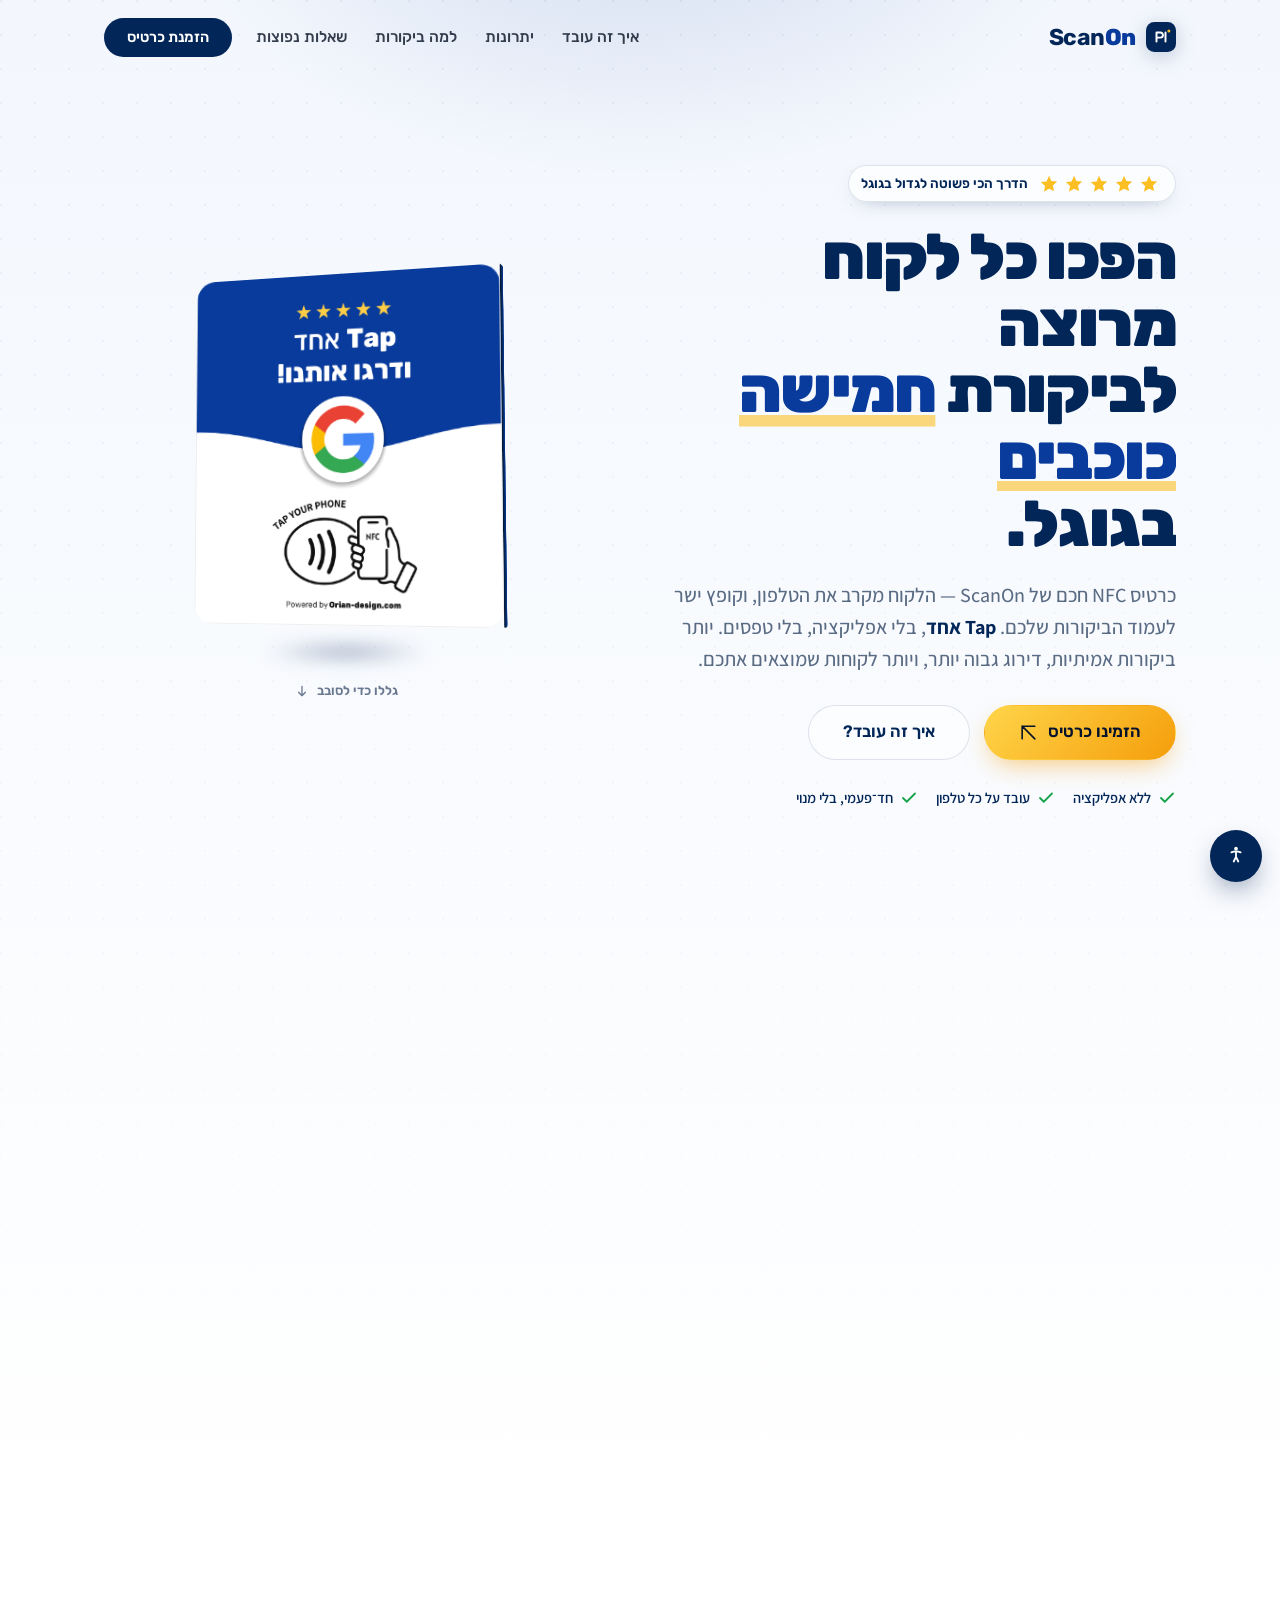
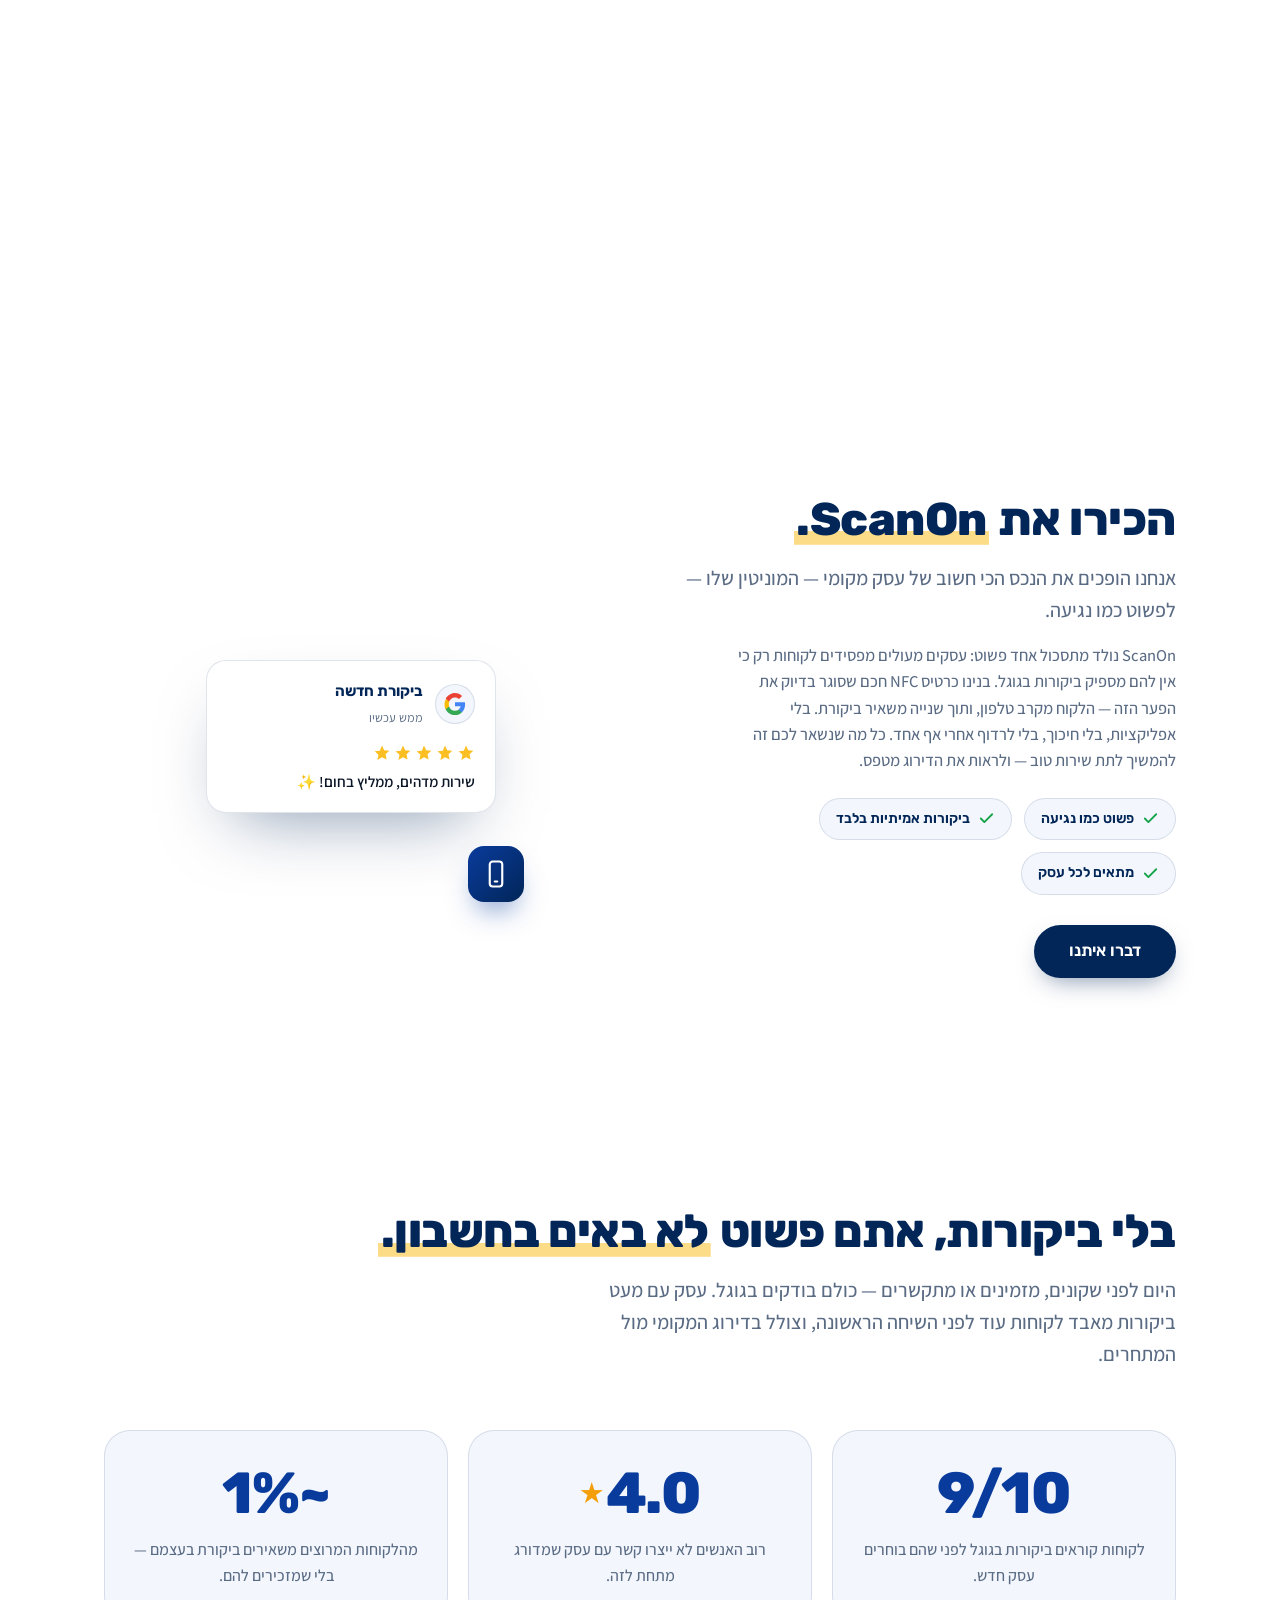
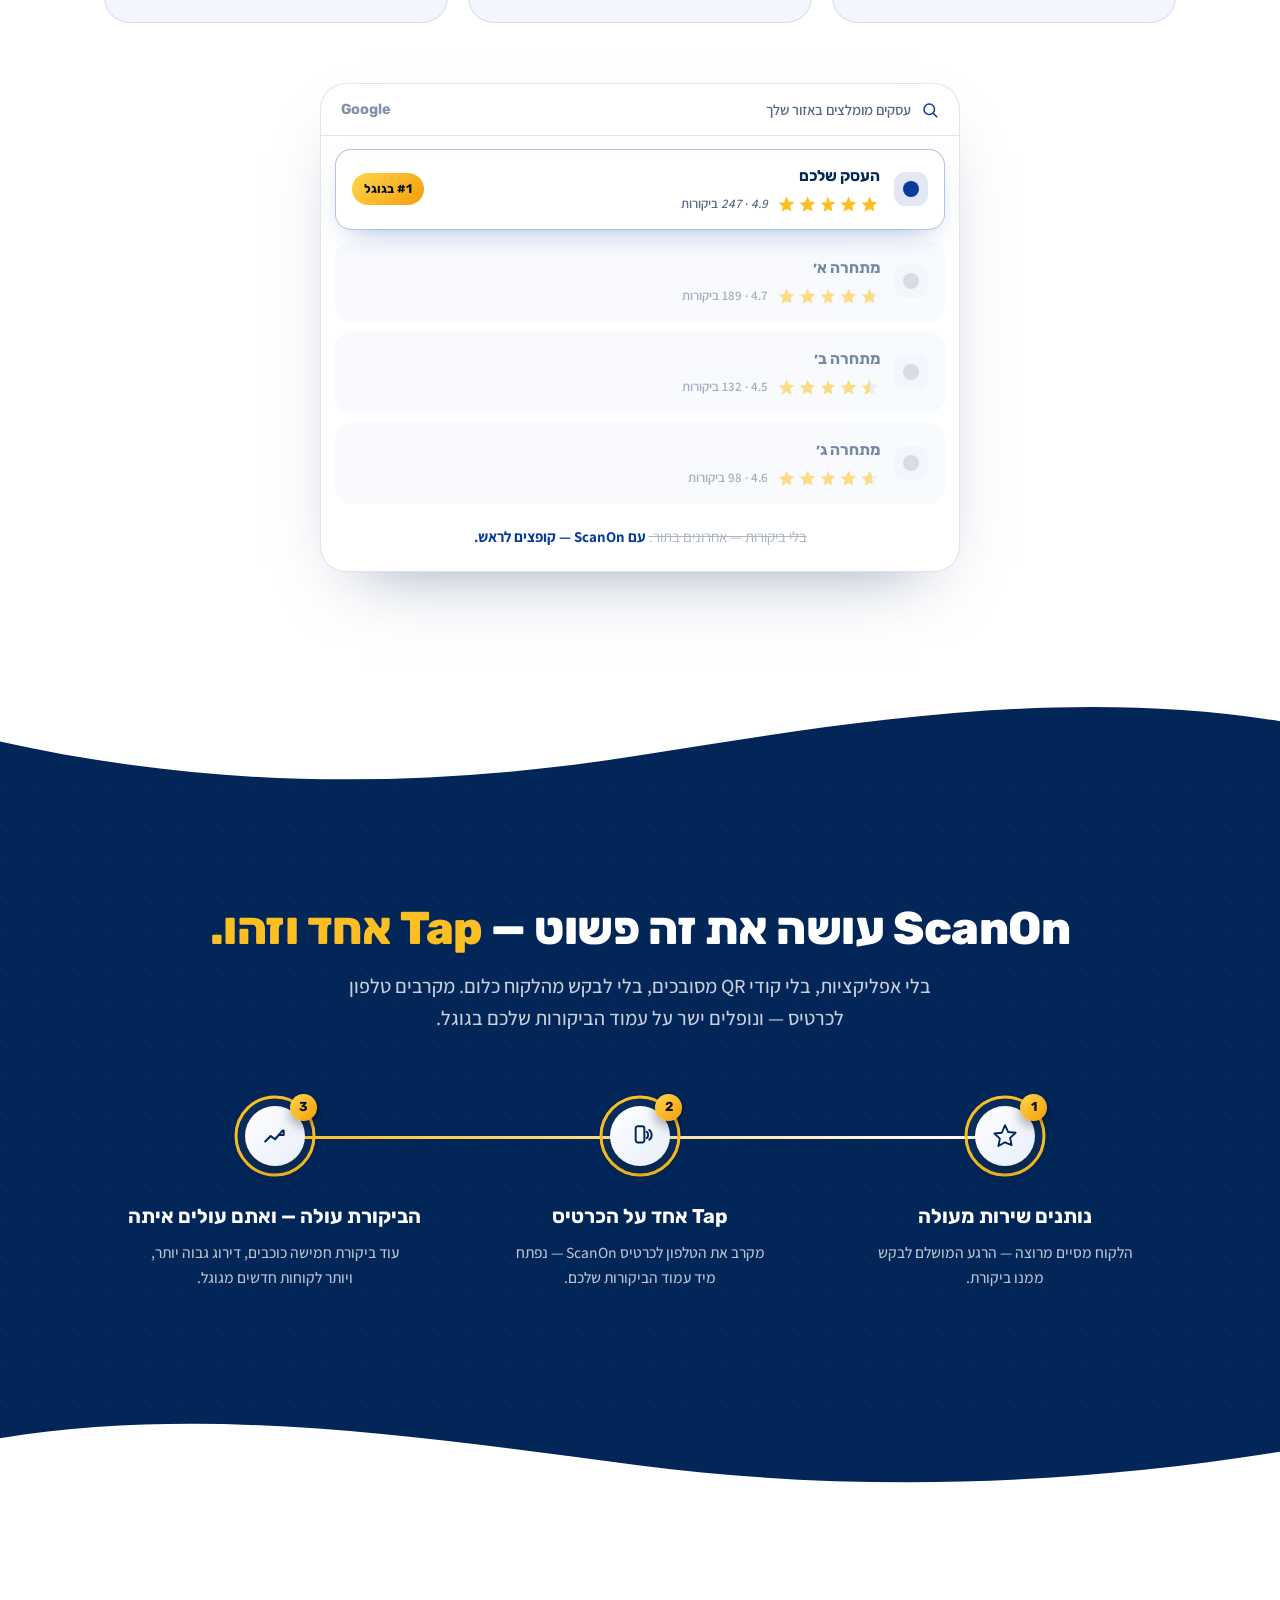
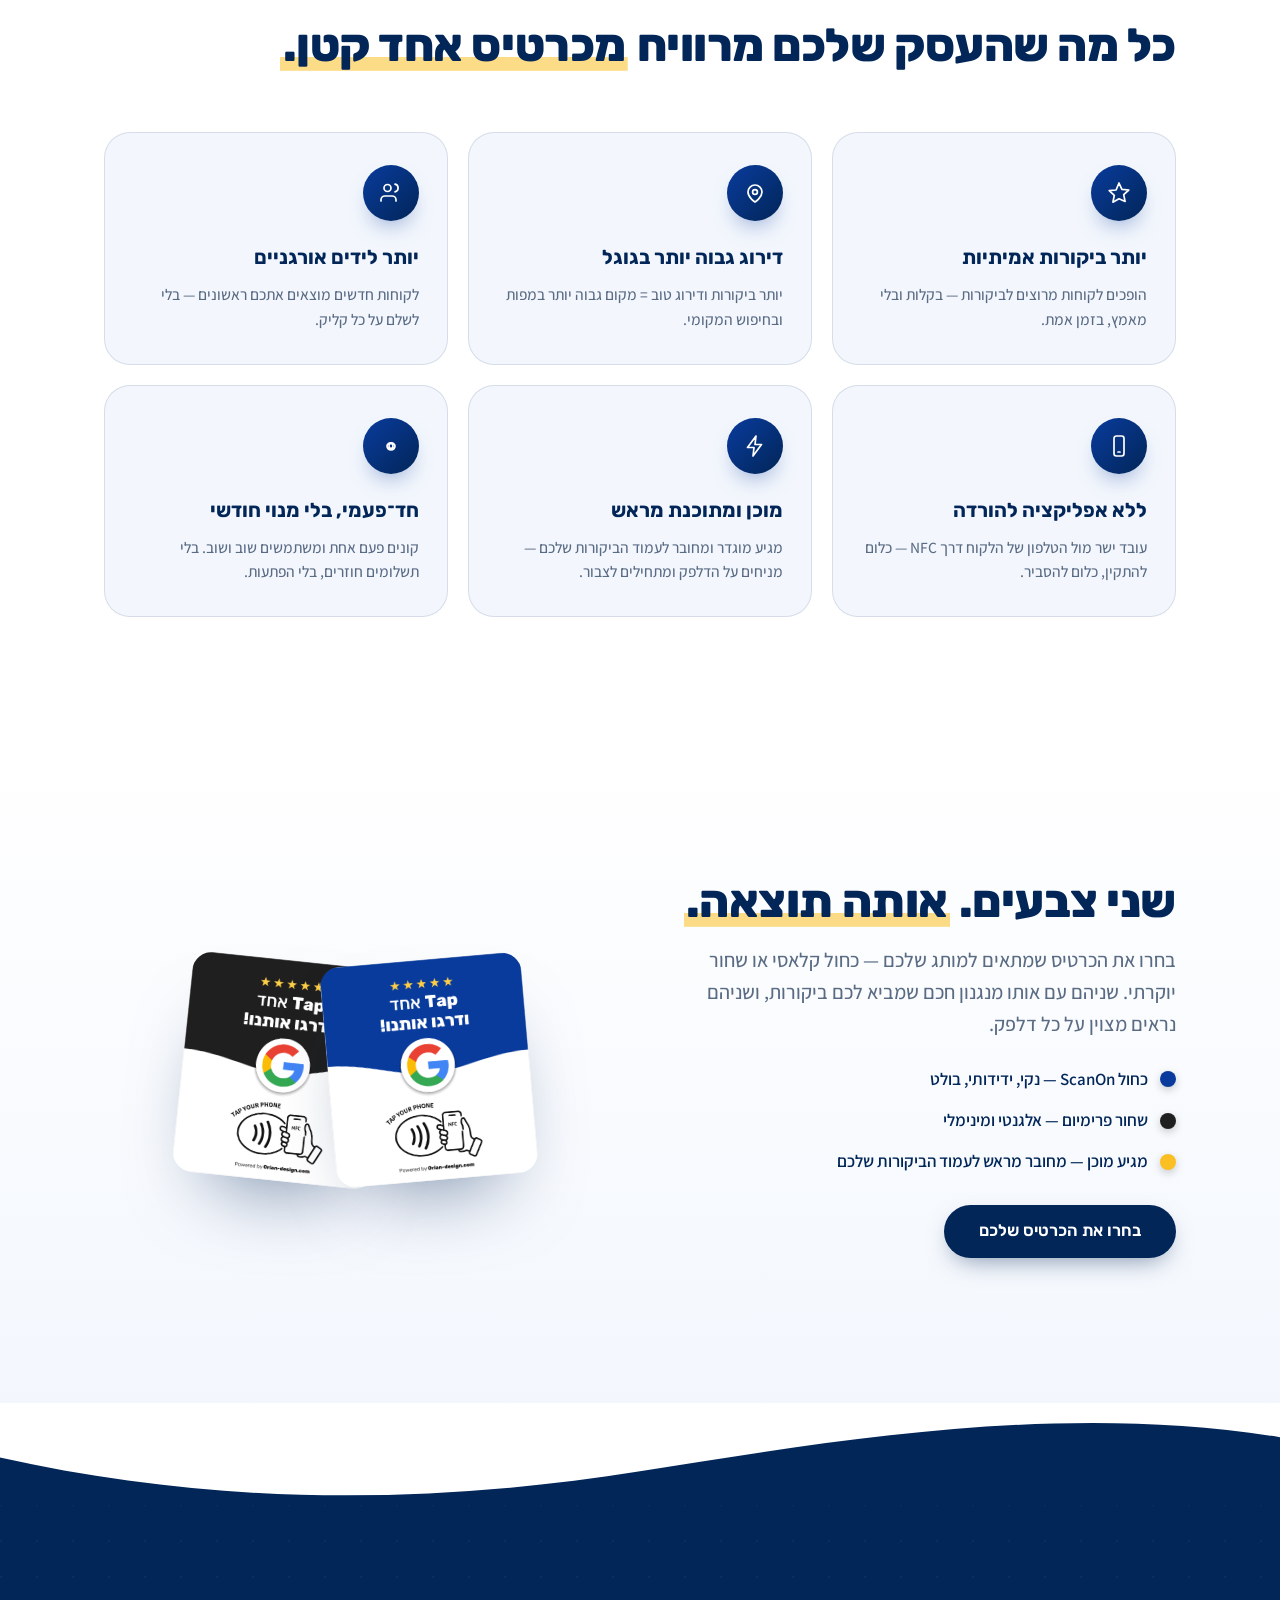
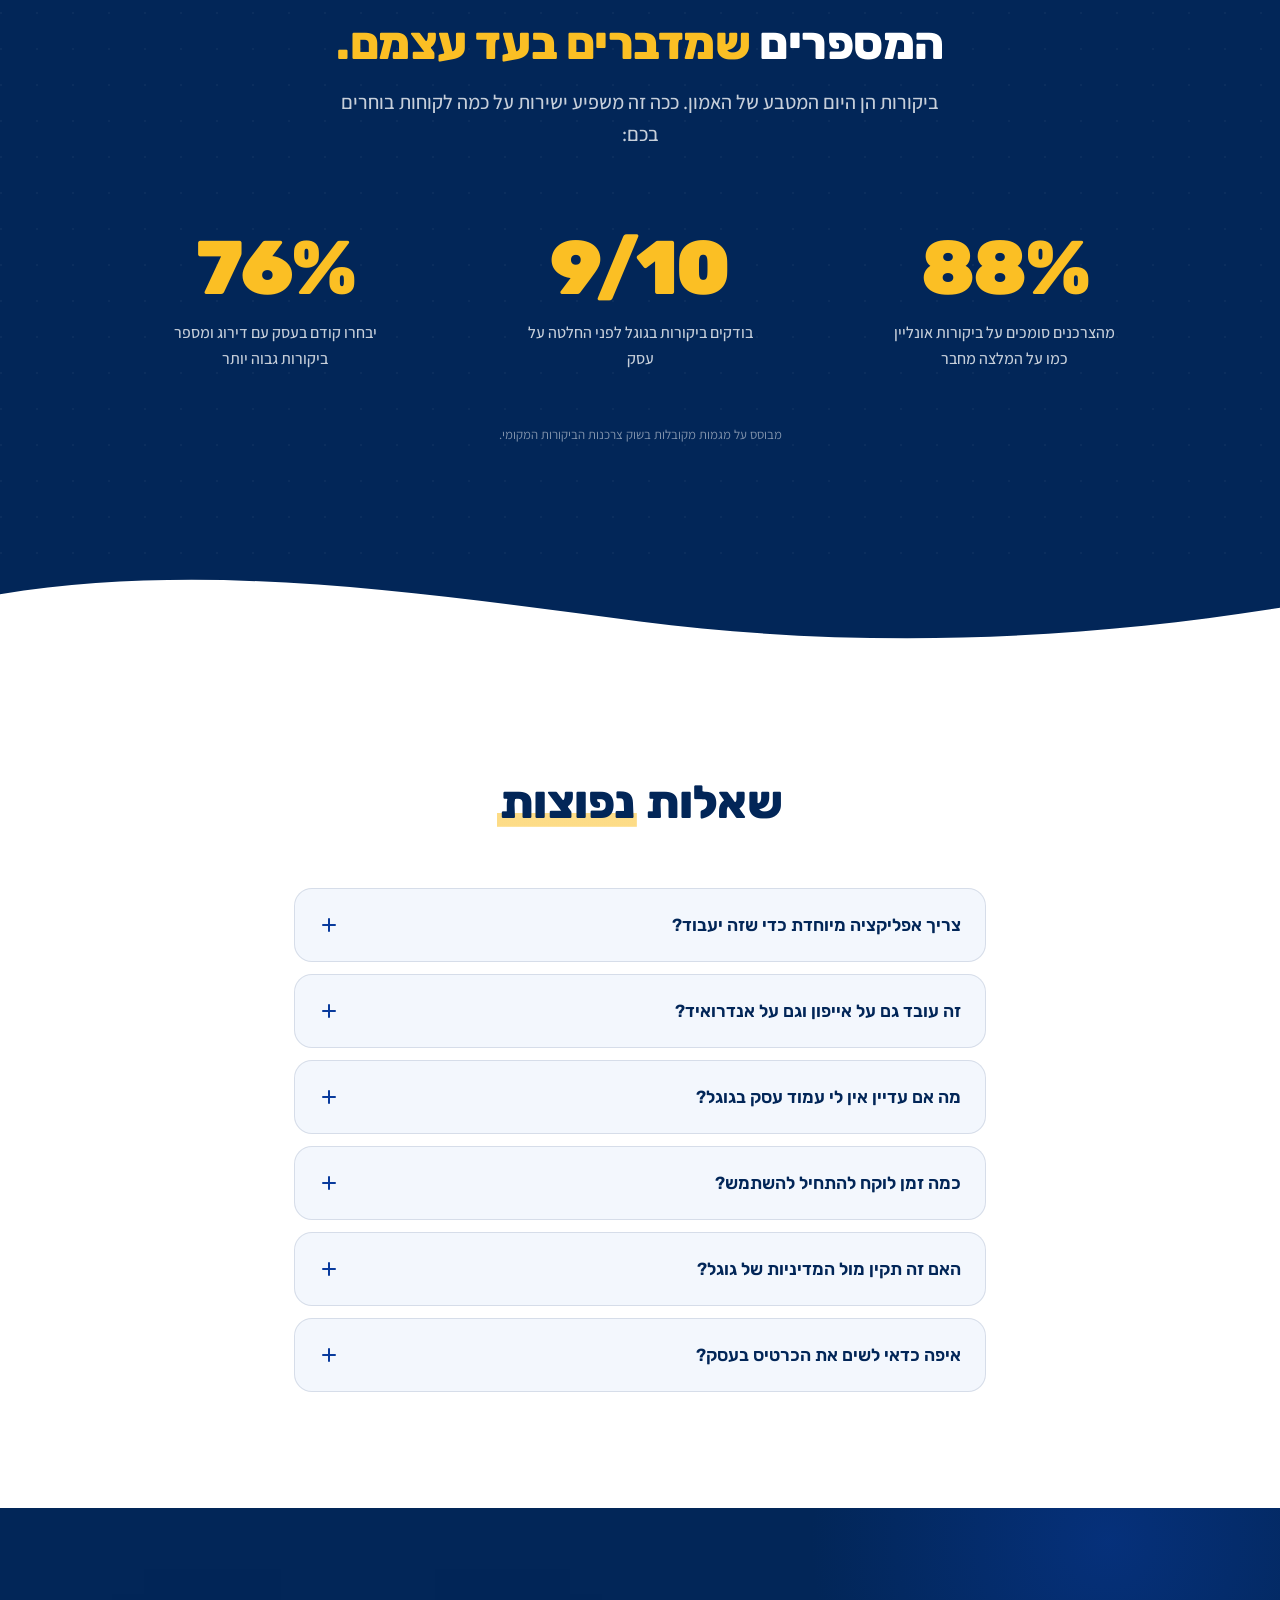
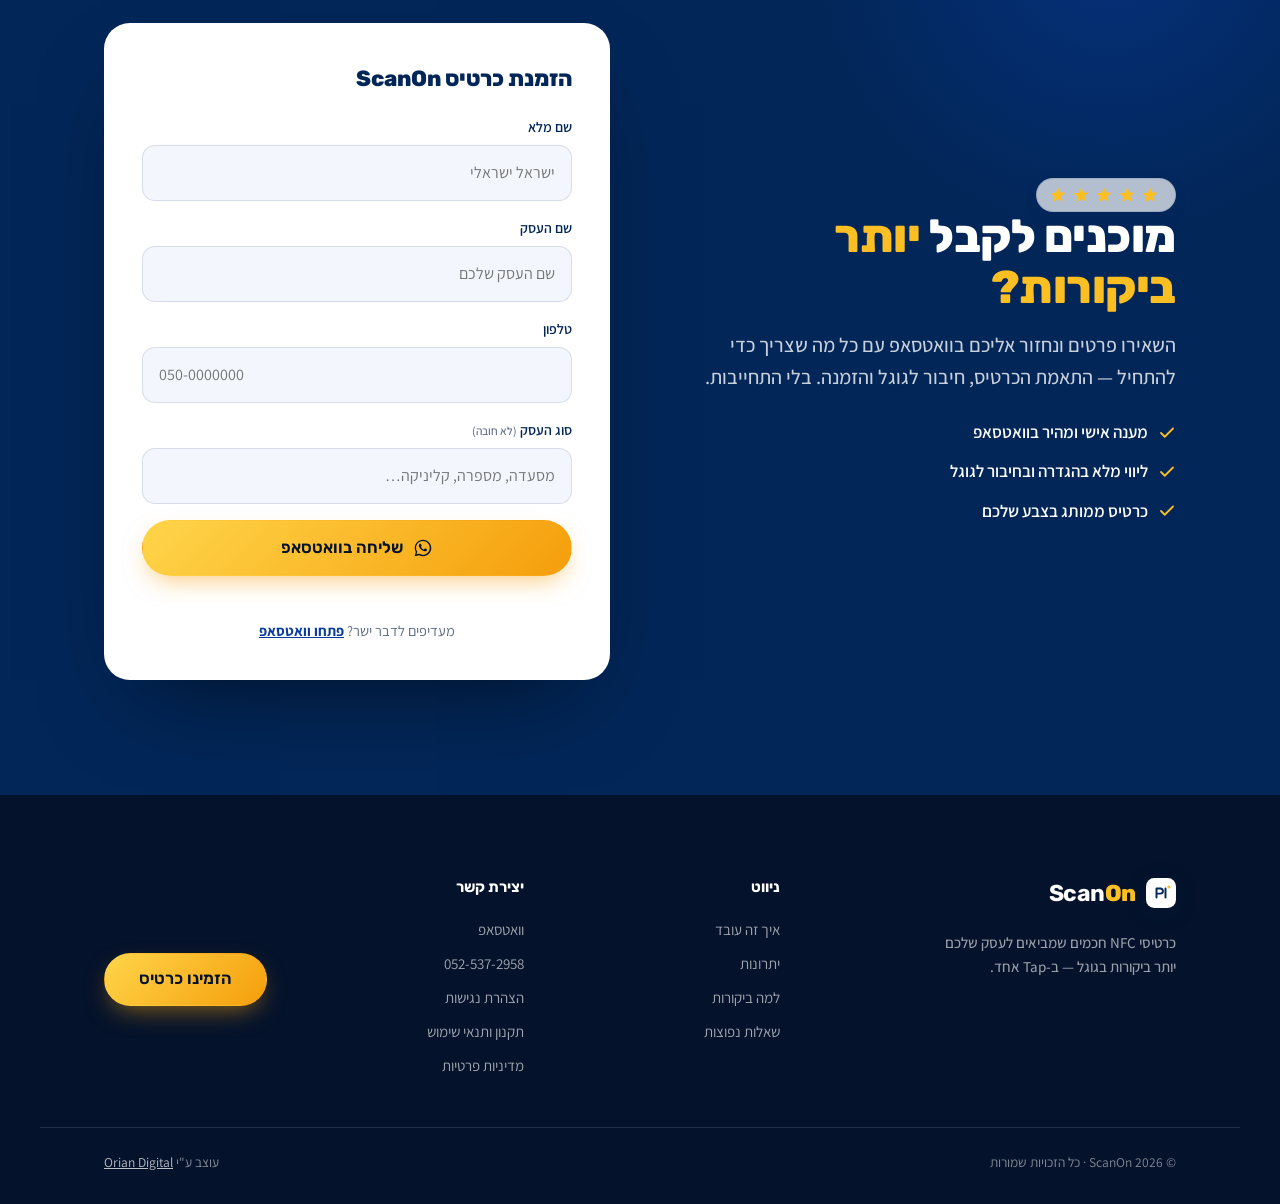
==== commit 8e934e3e: "Footer credit: fix typo — "עוצב ע"י Orian Digital"" ====
--- a/index.html
+++ b/index.html
@@ -445,7 +445,7 @@
   </div>
   <div class="shell foot__base">
     <span>© <span data-year>2026</span> ScanOn · כל הזכויות שמורות</span>
-    <span>נבנה ופתוח ע"י <a href="https://wa.me/972525372958" target="_blank" rel="noopener">Orian Digital</a></span>
+    <span>עוצב ע"י <a href="https://wa.me/972525372958" target="_blank" rel="noopener">Orian Digital</a></span>
   </div>
 </footer>
 
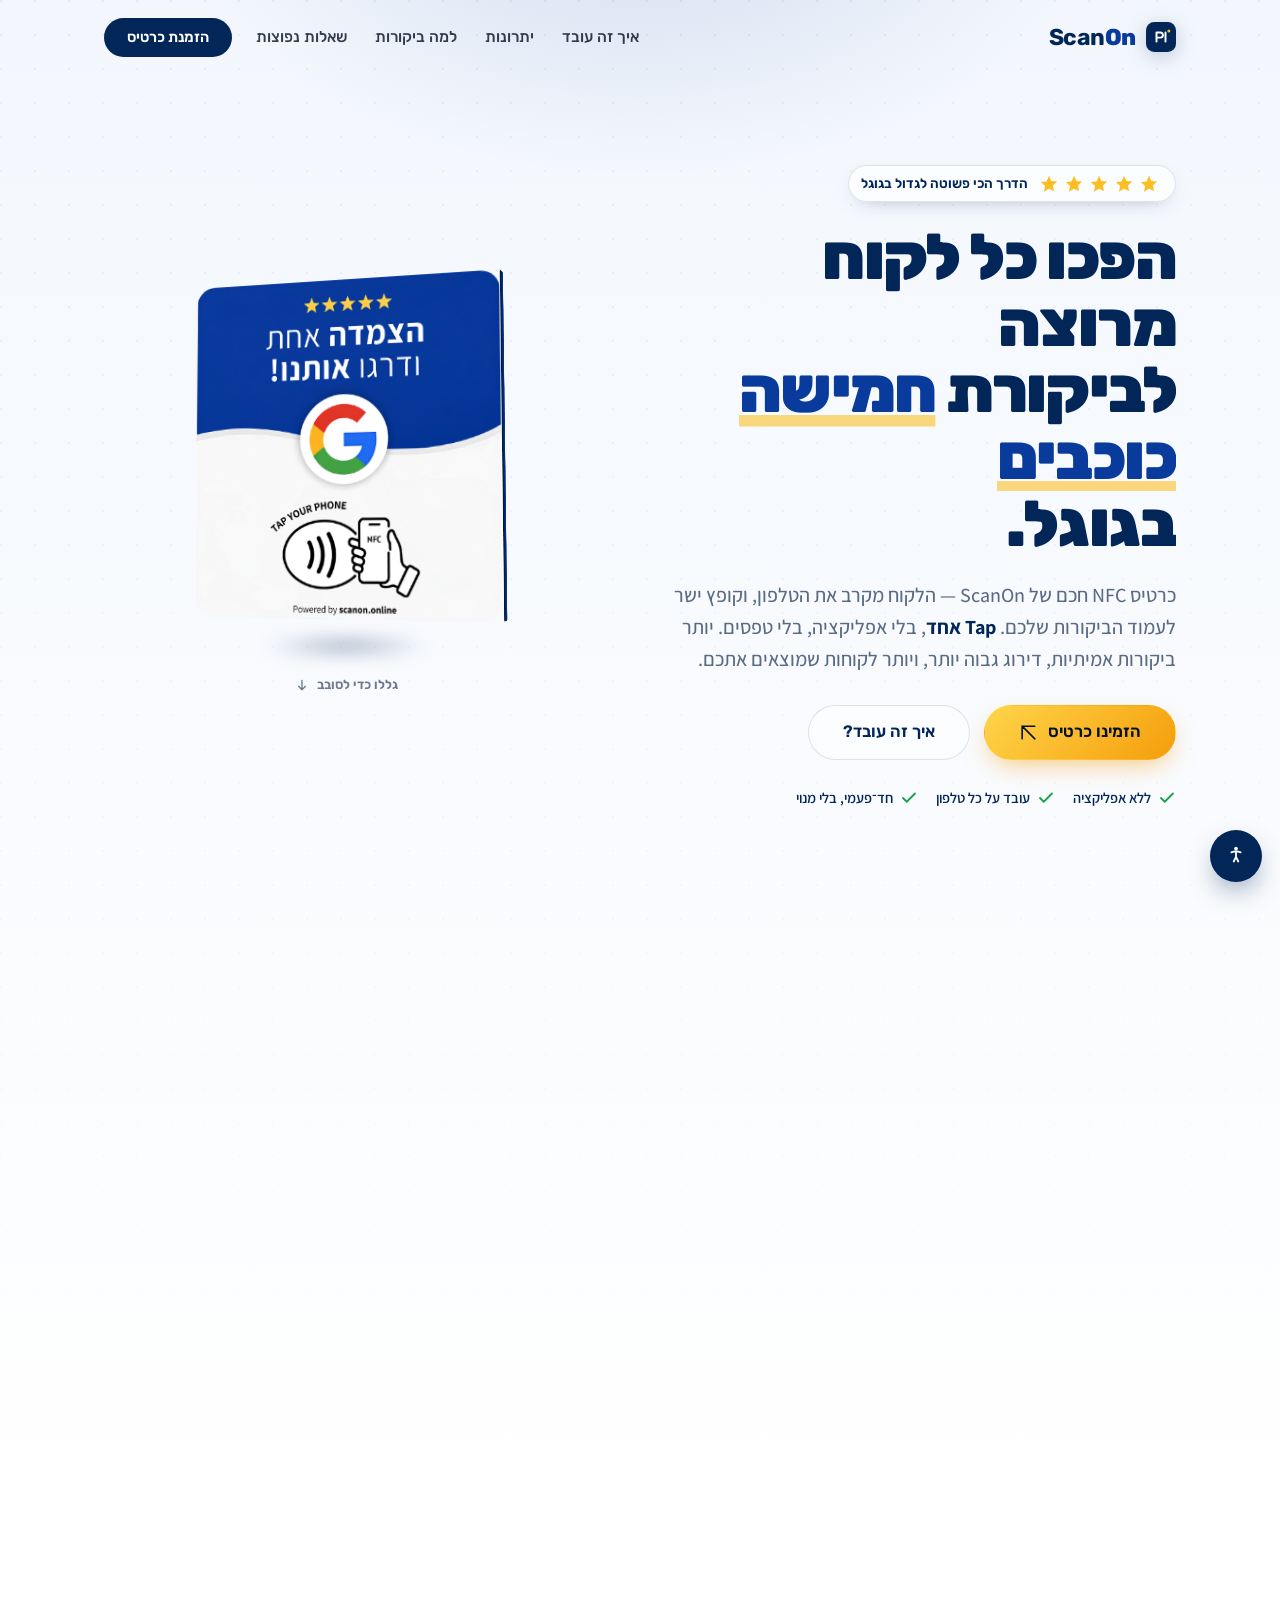
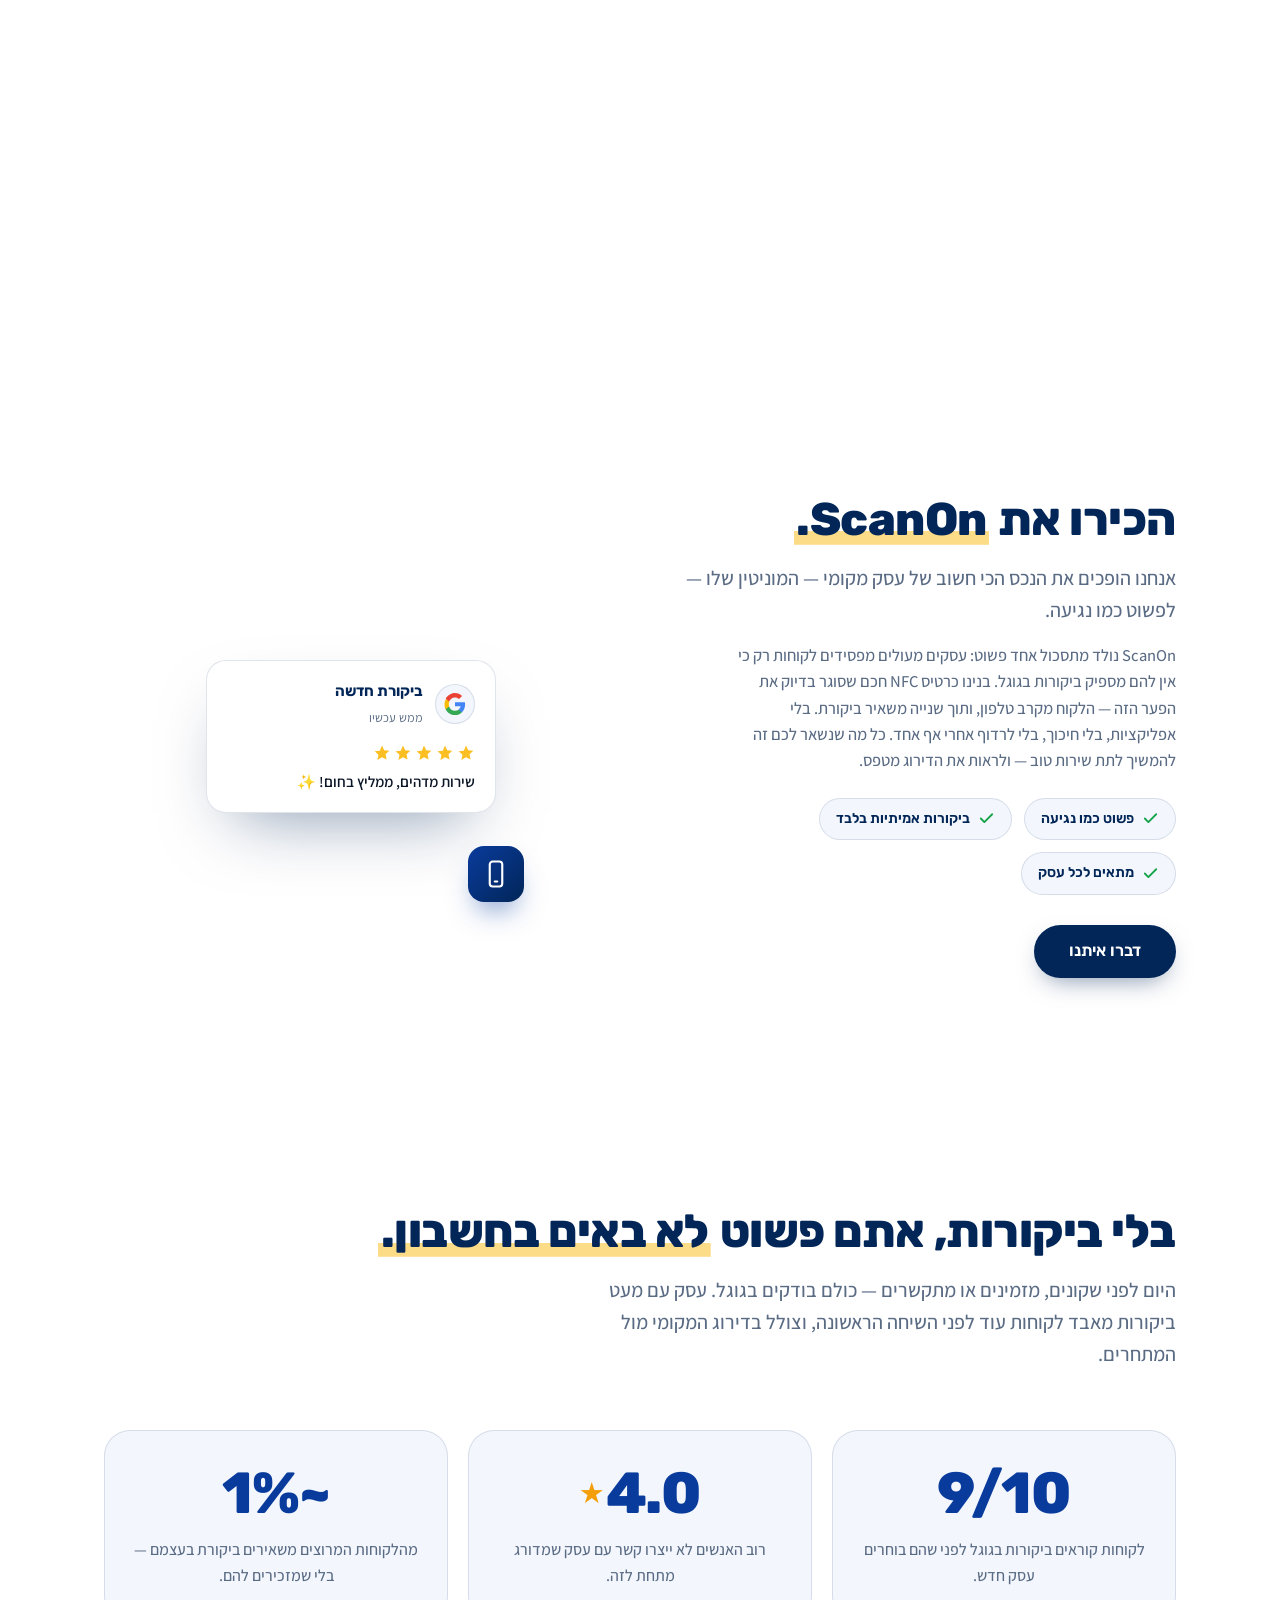
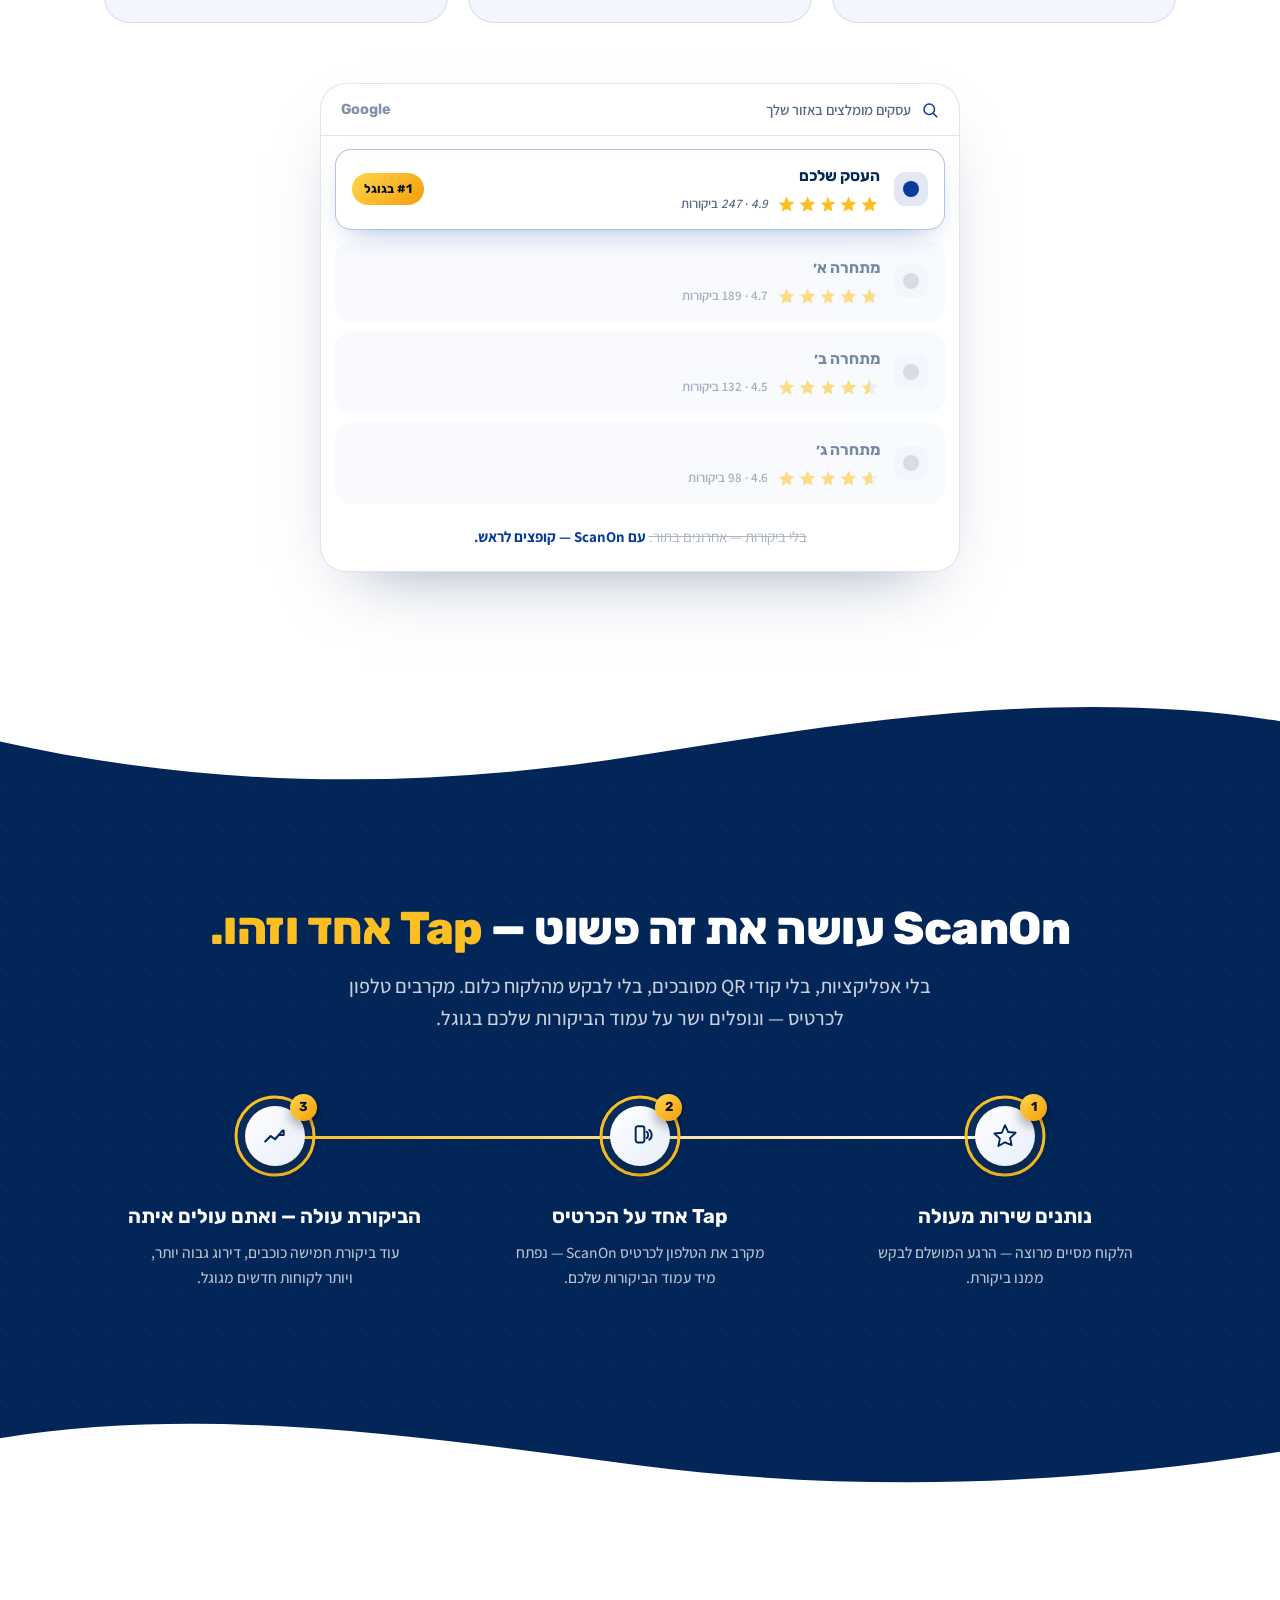
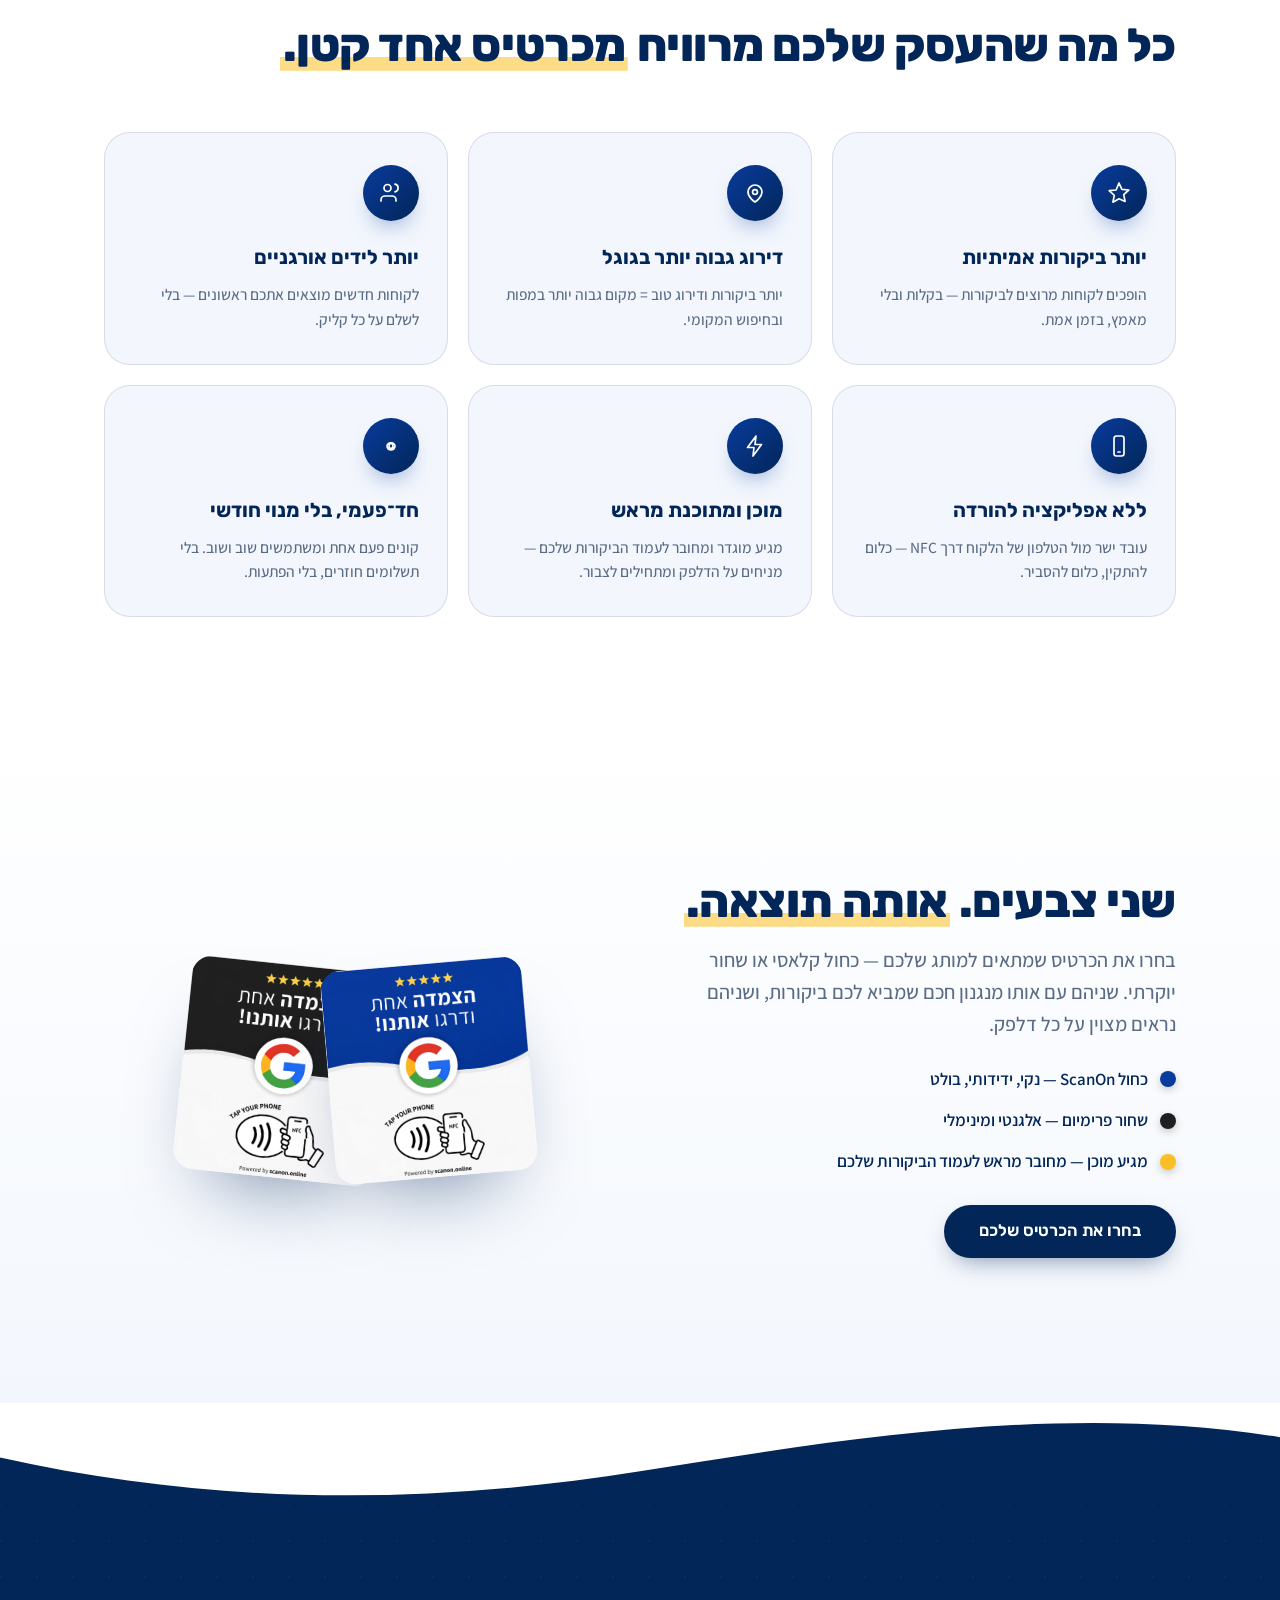
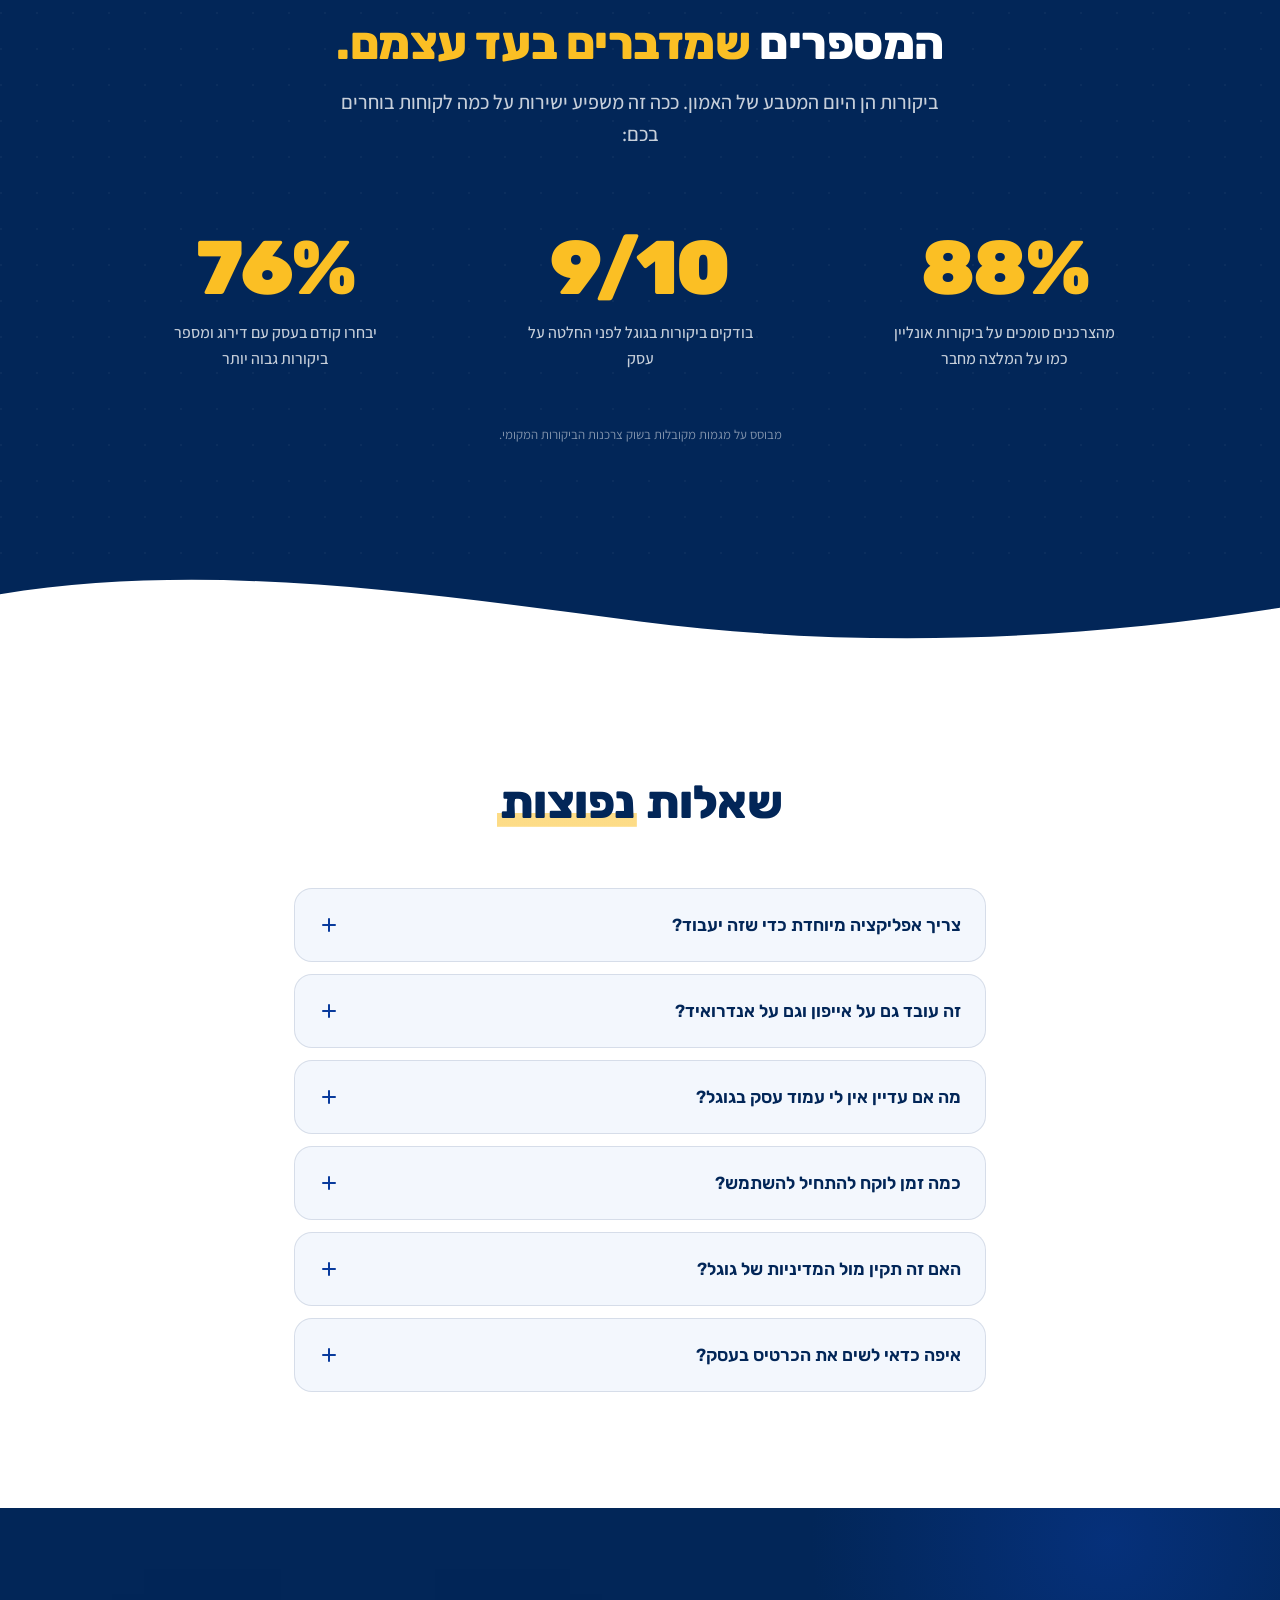
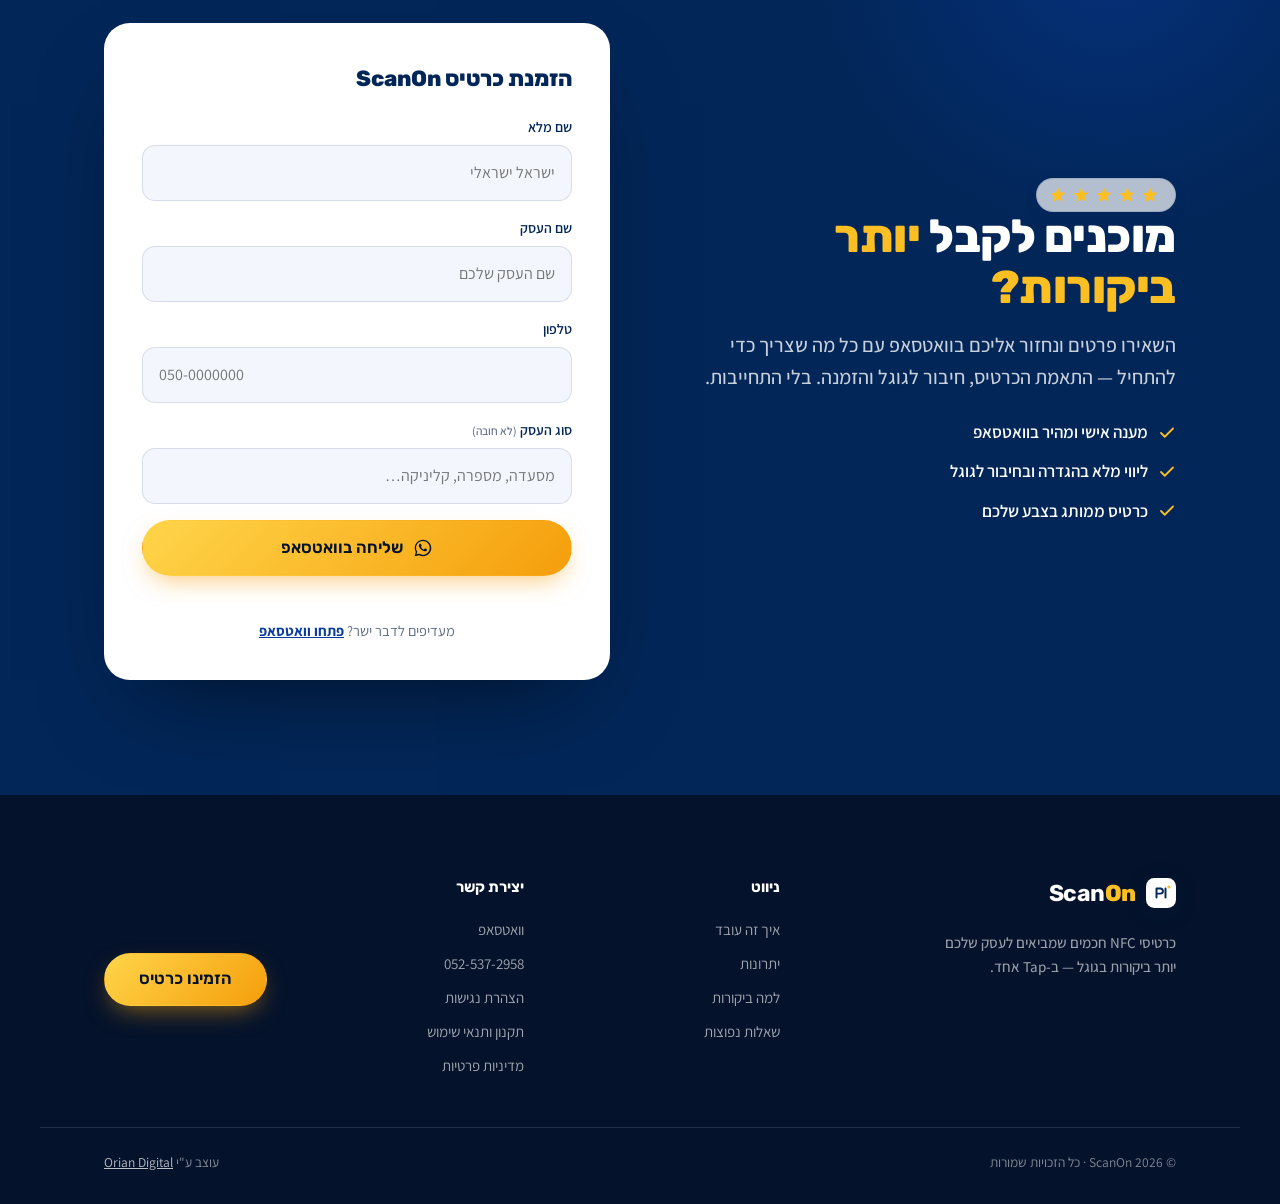
==== commit 4306f925: "Update NFC card artwork to the new design (blue + black) Replaced both card images everywhere they a" ====
--- a/index.html
+++ b/index.html
@@ -26,7 +26,7 @@
   <script src="assets/framebust.js?v=1"></script>
 <!-- Fonts -->
   <link rel="stylesheet" href="assets/fonts.css?v=1">
-<link rel="stylesheet" href="assets/styles.css?v=5">
+<link rel="stylesheet" href="assets/styles.css?v=6">
 <link rel="icon" href="data:image/svg+xml,%3Csvg xmlns='http://www.w3.org/2000/svg' viewBox='0 0 32 32'%3E%3Crect width='32' height='32' rx='8' fill='%23022658'/%3E%3Cpath d='M11 20V12M11 12h4a3 3 0 0 1 0 6h-4m10-6v8' stroke='white' stroke-width='2.4' fill='none' stroke-linecap='round'/%3E%3Ccircle cx='24' cy='11' r='1.6' fill='%23FBBF24'/%3E%3C/svg%3E">
 
 <script type="application/ld+json">
@@ -139,8 +139,8 @@
       <div class="hero__cardwrap">
         <div class="scene" id="scene">
           <div class="card3d" id="card3d">
-            <div class="face face--front"><img src="assets/img/card-blue.png" alt="כרטיס ScanOn בצבע כחול — Tap אחד ודרגו אותנו בגוגל" width="1000" height="1097" fetchpriority="high"></div>
-            <div class="face face--back"><img src="assets/img/card-black.png" alt="כרטיס ScanOn בצבע שחור — Tap אחד ודרגו אותנו בגוגל" width="1000" height="1097"></div>
+            <div class="face face--front"><img src="assets/img/card-blue.png" alt="כרטיס ScanOn בצבע כחול — Tap אחד ודרגו אותנו בגוגל" width="1000" height="1060" fetchpriority="high"></div>
+            <div class="face face--back"><img src="assets/img/card-black.png" alt="כרטיס ScanOn בצבע שחור — Tap אחד ודרגו אותנו בגוגל" width="1000" height="1060"></div>
             <div class="face face--right"></div>
             <div class="face face--left"></div>
             <div class="face face--top"></div>
@@ -337,8 +337,8 @@
       <a class="btn btn--navy btn--lg magnetic" data-wa data-wa-msg="היי, אשמח לראות אפשרויות מיתוג לכרטיס ScanOn 🙂">בחרו את הכרטיס שלכם</a>
     </div>
     <div class="product__cards will-rise" aria-hidden="true">
-      <div class="pcard pcard--b"><img src="assets/img/card-blue.png" alt="" width="1000" height="1097" loading="lazy"></div>
-      <div class="pcard pcard--k"><img src="assets/img/card-black.png" alt="" width="1000" height="1097" loading="lazy"></div>
+      <div class="pcard pcard--b"><img src="assets/img/card-blue.png" alt="" width="1000" height="1060" loading="lazy"></div>
+      <div class="pcard pcard--k"><img src="assets/img/card-black.png" alt="" width="1000" height="1060" loading="lazy"></div>
     </div>
   </div>
 </section>
--- a/assets/styles.css
+++ b/assets/styles.css
@@ -31,7 +31,7 @@
   --ease-out:cubic-bezier(.16,1,.3,1);
 
   /* 3D card */
-  --cw:320px; --ch:351px; --ct:16px; --card-r:20px;
+  --cw:320px; --ch:339px; --ct:16px; --card-r:20px;
 }
 
 html{ -webkit-text-size-adjust:100%; scroll-behavior:auto }
@@ -271,7 +271,7 @@
 .dot{ width:16px; height:16px; border-radius:50%; flex-shrink:0; box-shadow:0 3px 8px rgba(0,0,0,.2) }
 .dot--blue{ background:var(--navy-2) } .dot--black{ background:#1f1f1f } .dot--gold{ background:var(--gold) }
 .product__cards{ position:relative; display:flex; align-items:center; justify-content:center; min-height:clamp(300px,40vw,440px) }
-.pcard{ position:relative; flex:0 0 auto; width:clamp(150px,40%,210px); aspect-ratio:1000/1097; border-radius:20px; overflow:hidden;
+.pcard{ position:relative; flex:0 0 auto; width:clamp(150px,40%,210px); aspect-ratio:1000/1060; border-radius:20px; overflow:hidden;
   box-shadow:0 40px 80px -40px rgba(2,38,88,.6); transition:transform .55s var(--ease-out) }
 .pcard img{ width:100%; height:100%; object-fit:cover; display:block }
 .pcard--k{ transform:rotate(6deg) translateX(14%); z-index:1 }
@@ -481,7 +481,7 @@
   .foot__brand{ grid-column:1 / -1 } .foot__cta{ grid-column:1 / -1; justify-self:start }
 }
 @media (max-width:640px){
-  :root{ --cw:250px; --ch:274px; --ct:13px; --nav-h:66px }
+  :root{ --cw:250px; --ch:265px; --ct:13px; --nav-h:66px }
   .nav__links{ display:none } .nav .btn--nav{ display:none } .nav__burger{ display:block }
   .prob-grid,.steps__list,.stats{ grid-template-columns:1fr }
   /* benefits stay 2-up on phones — 6 tiles read better as a tidy 2×3 grid */
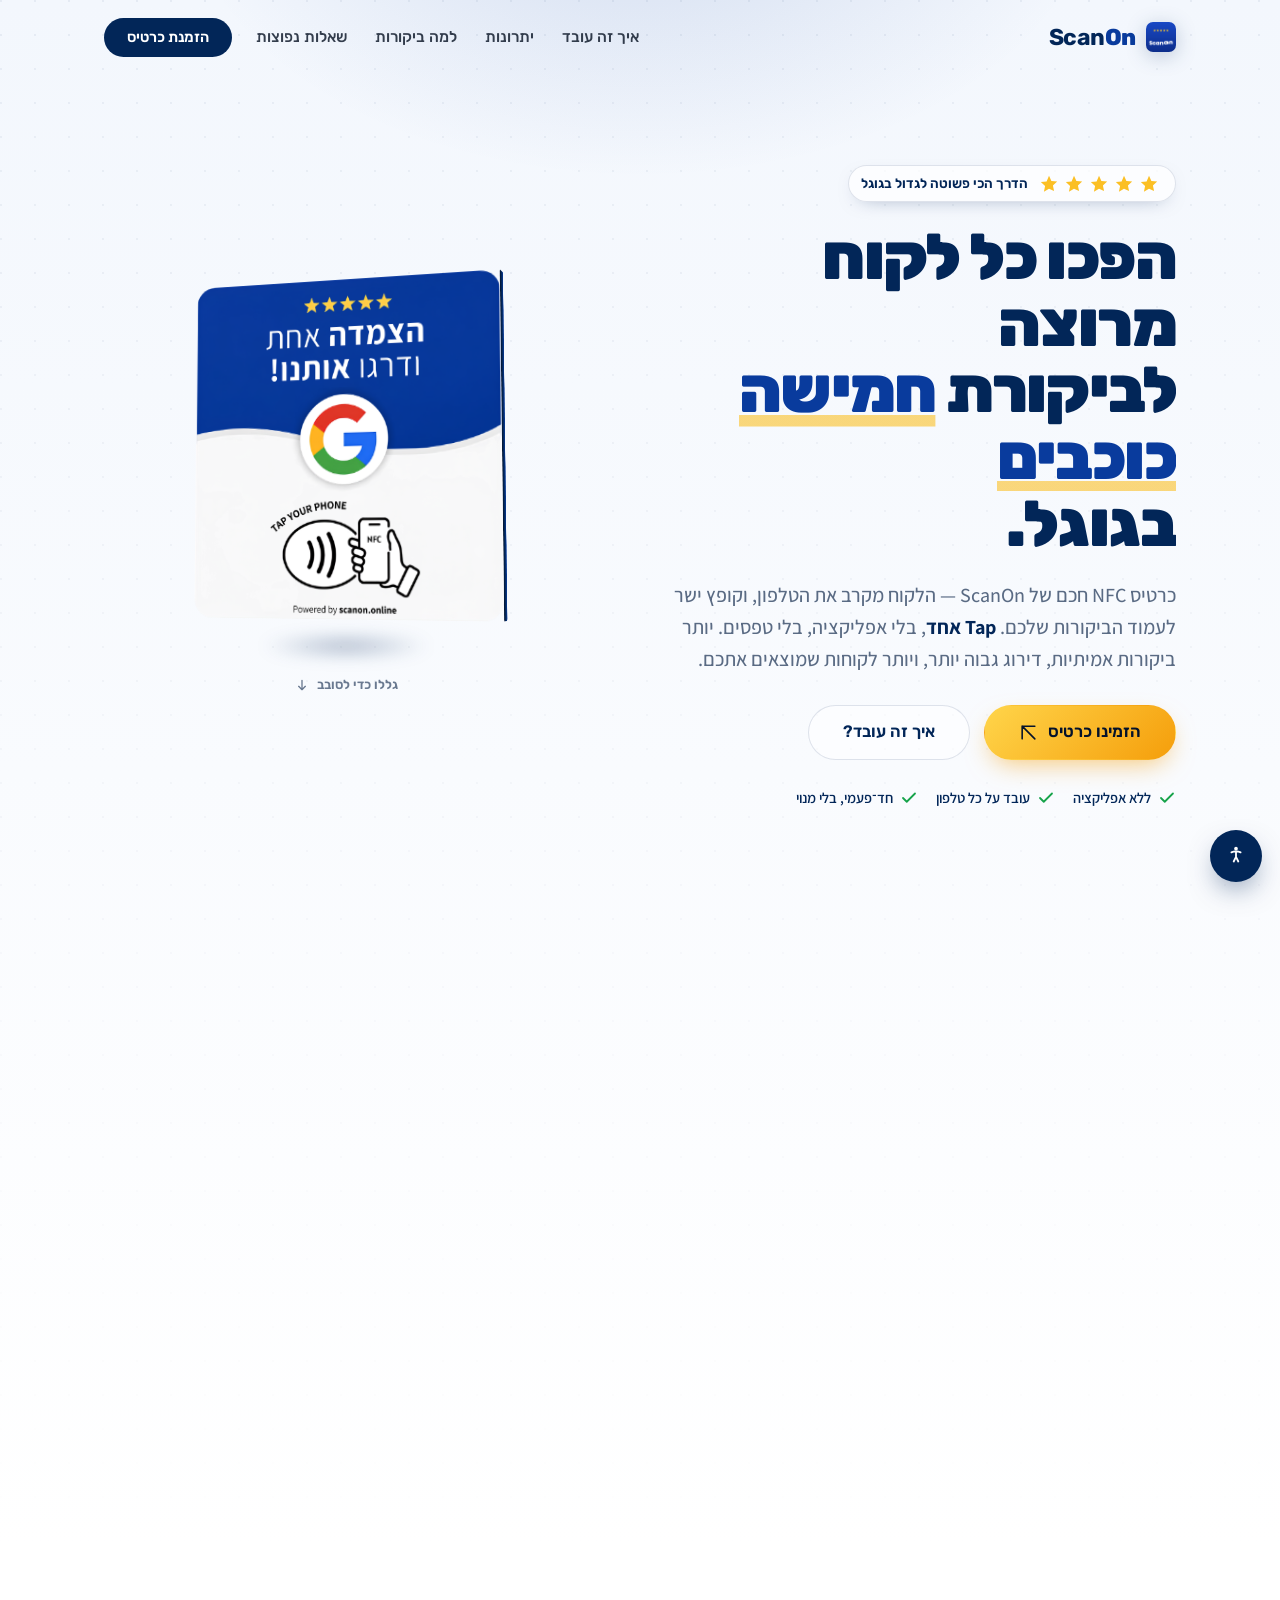
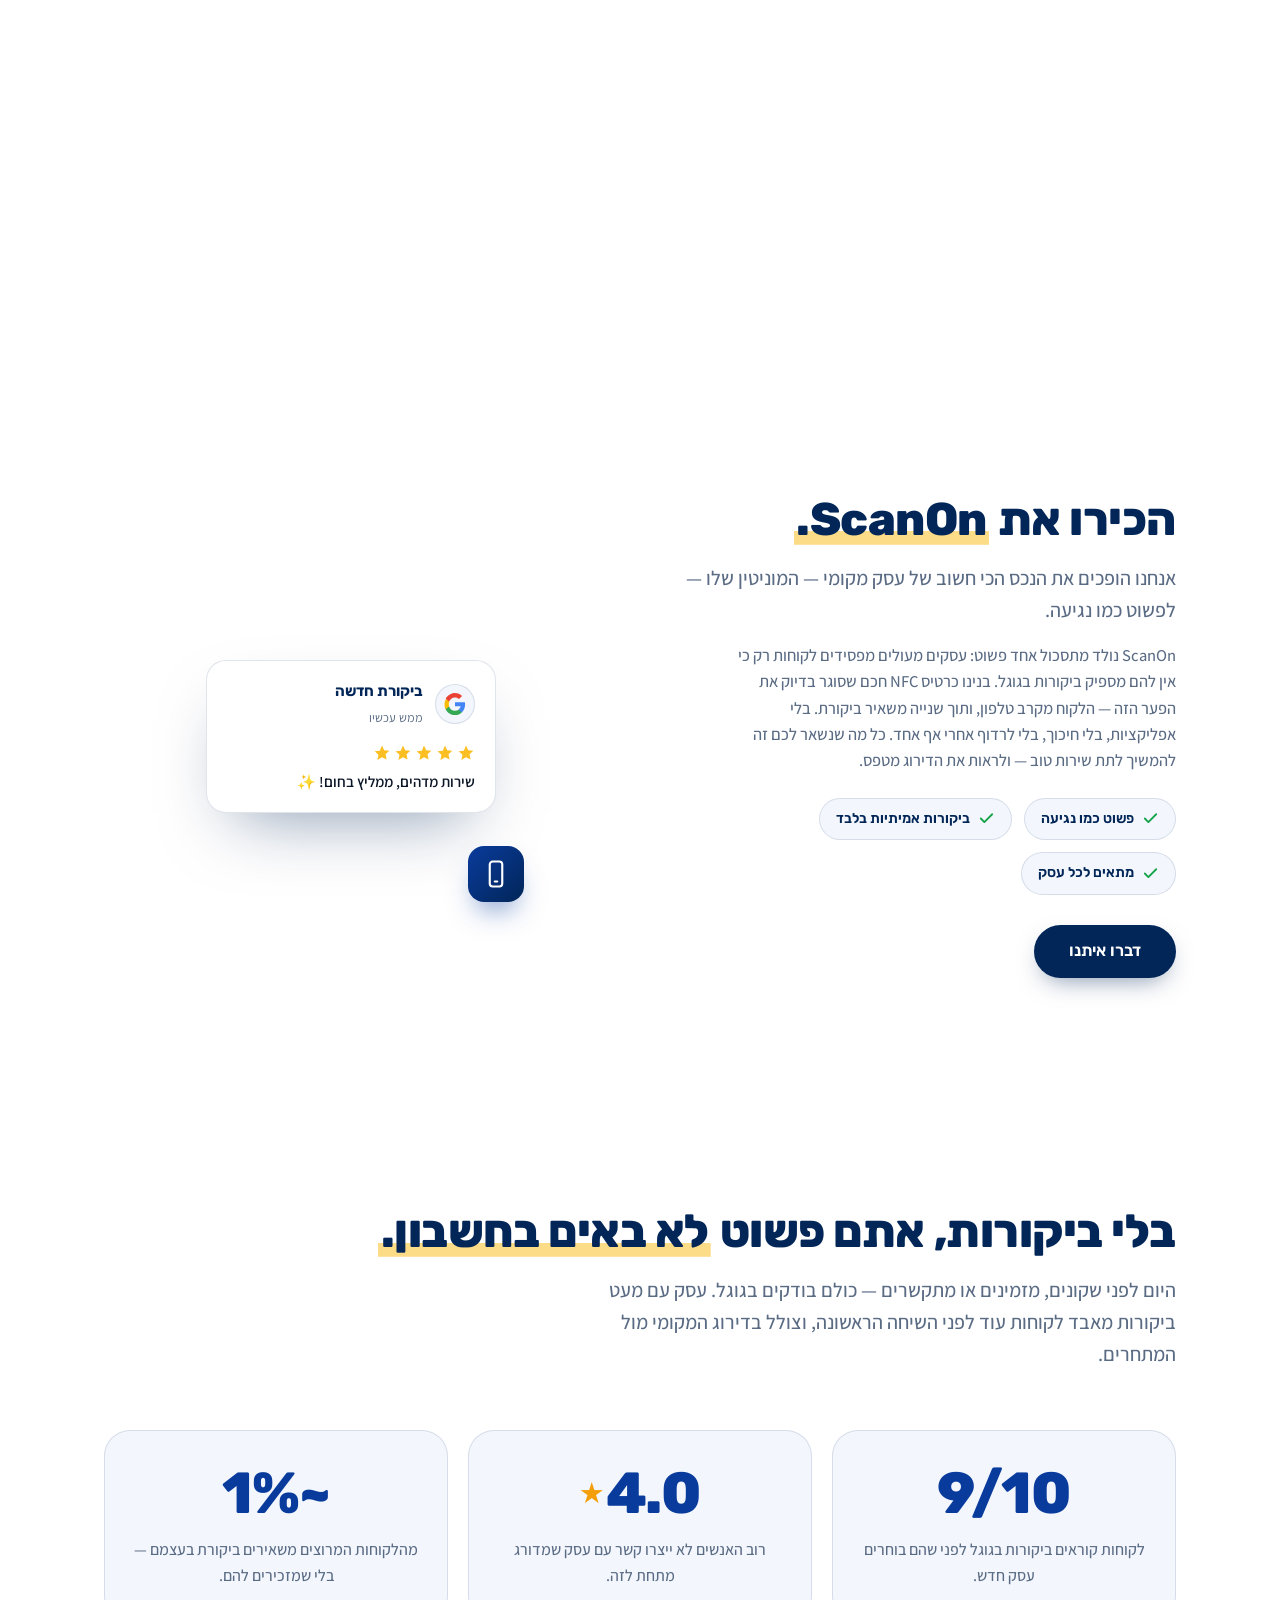
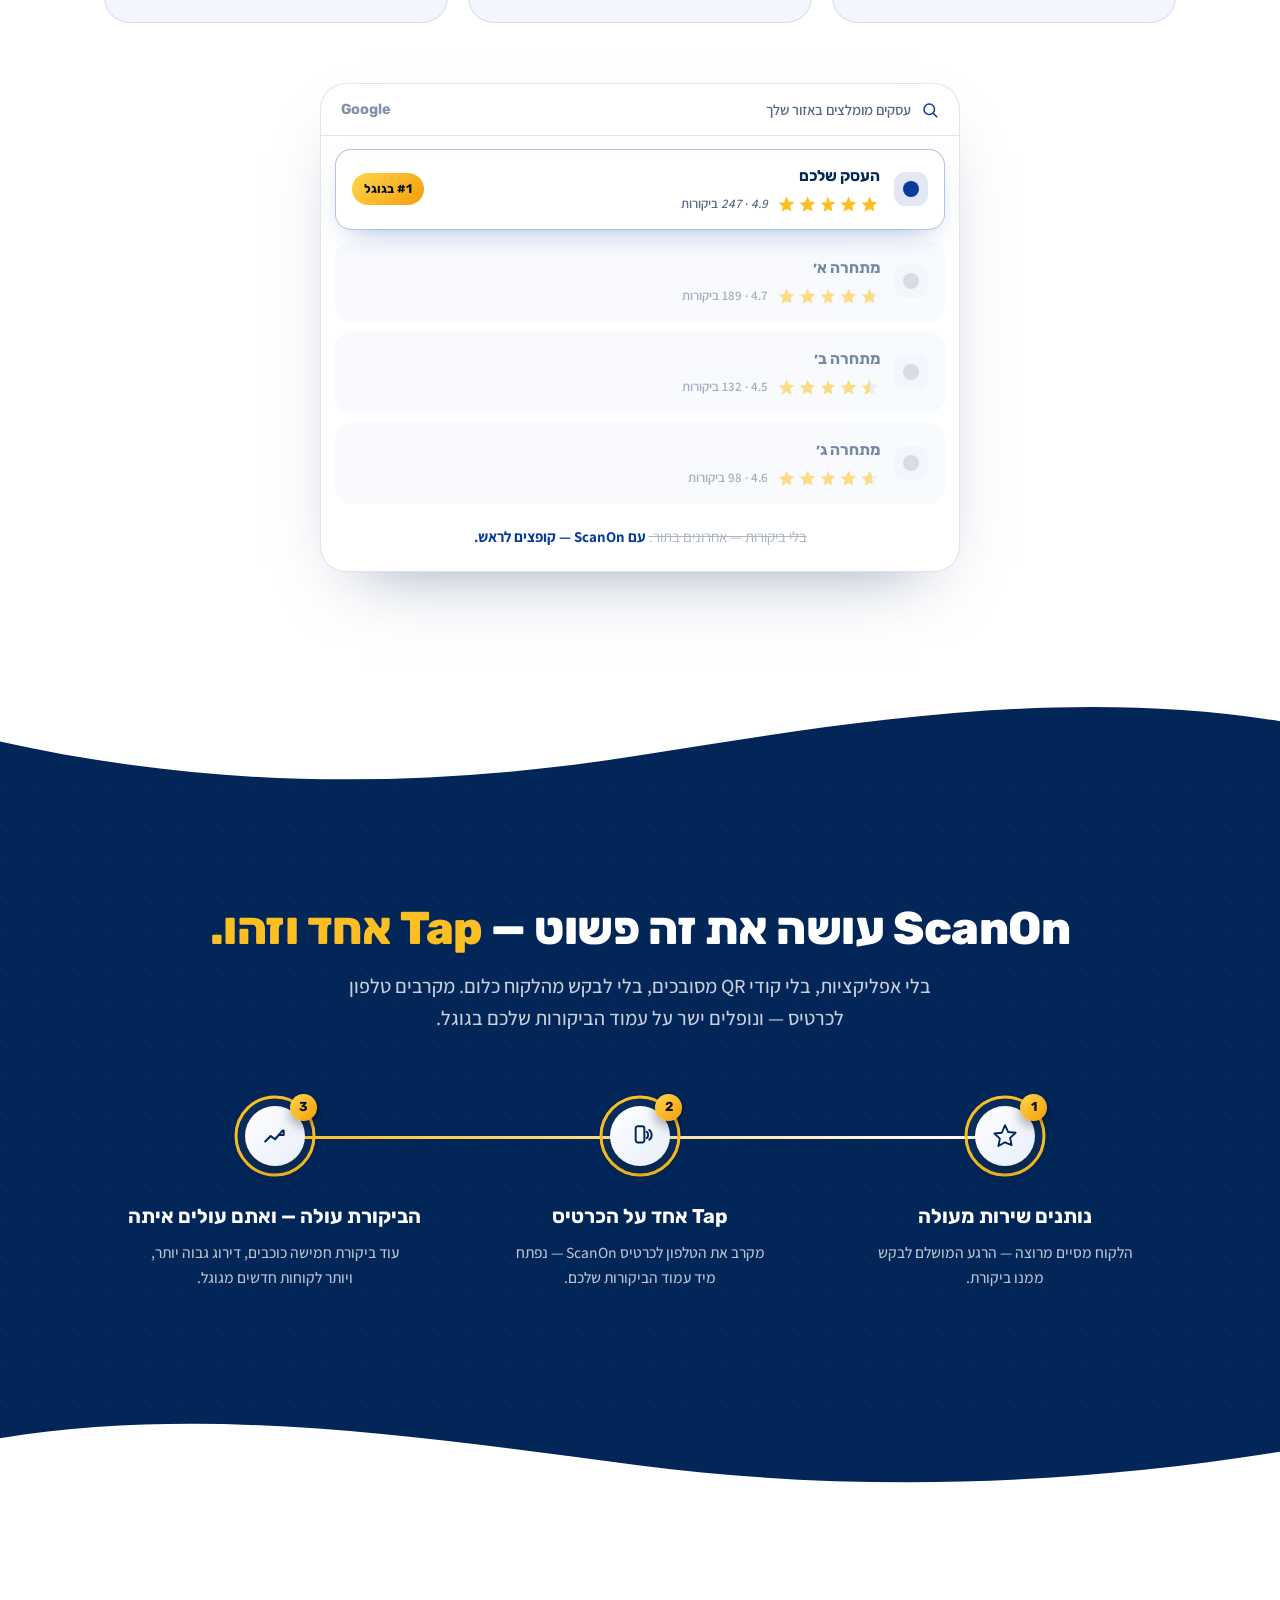
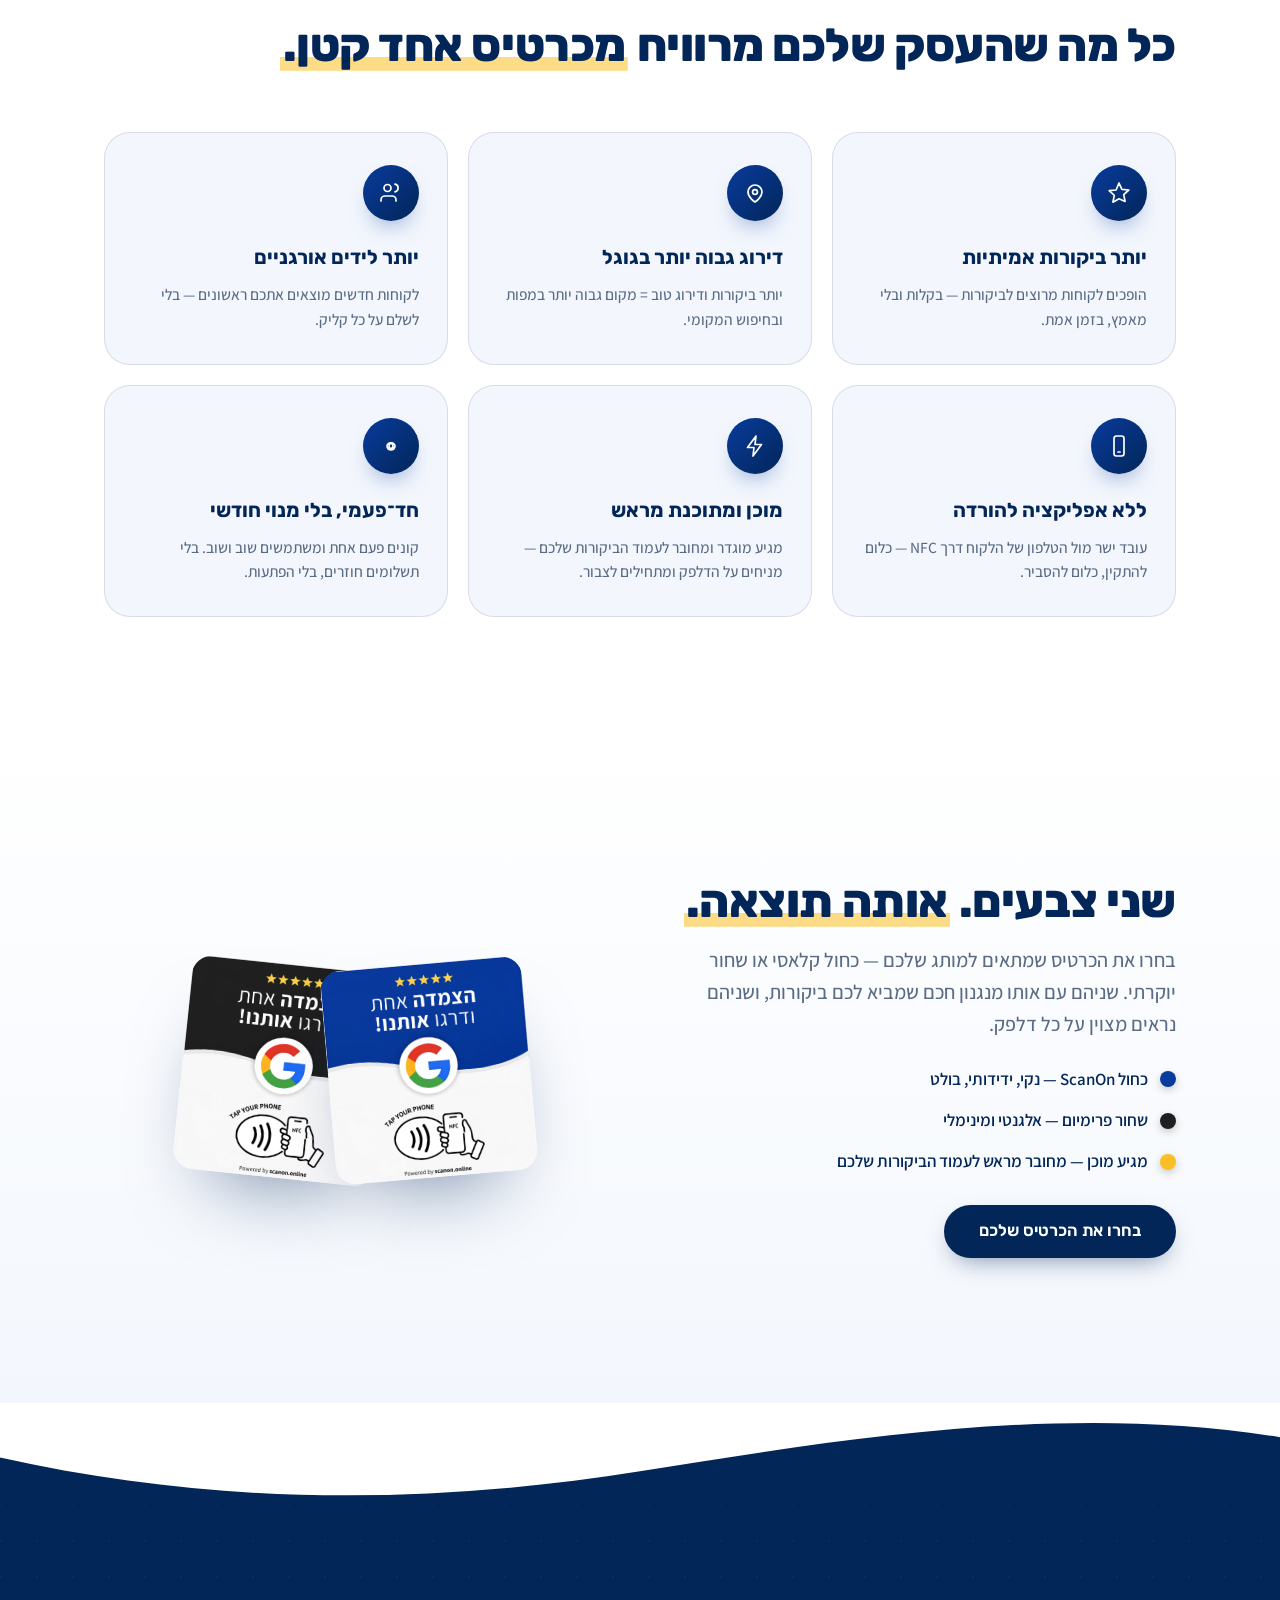
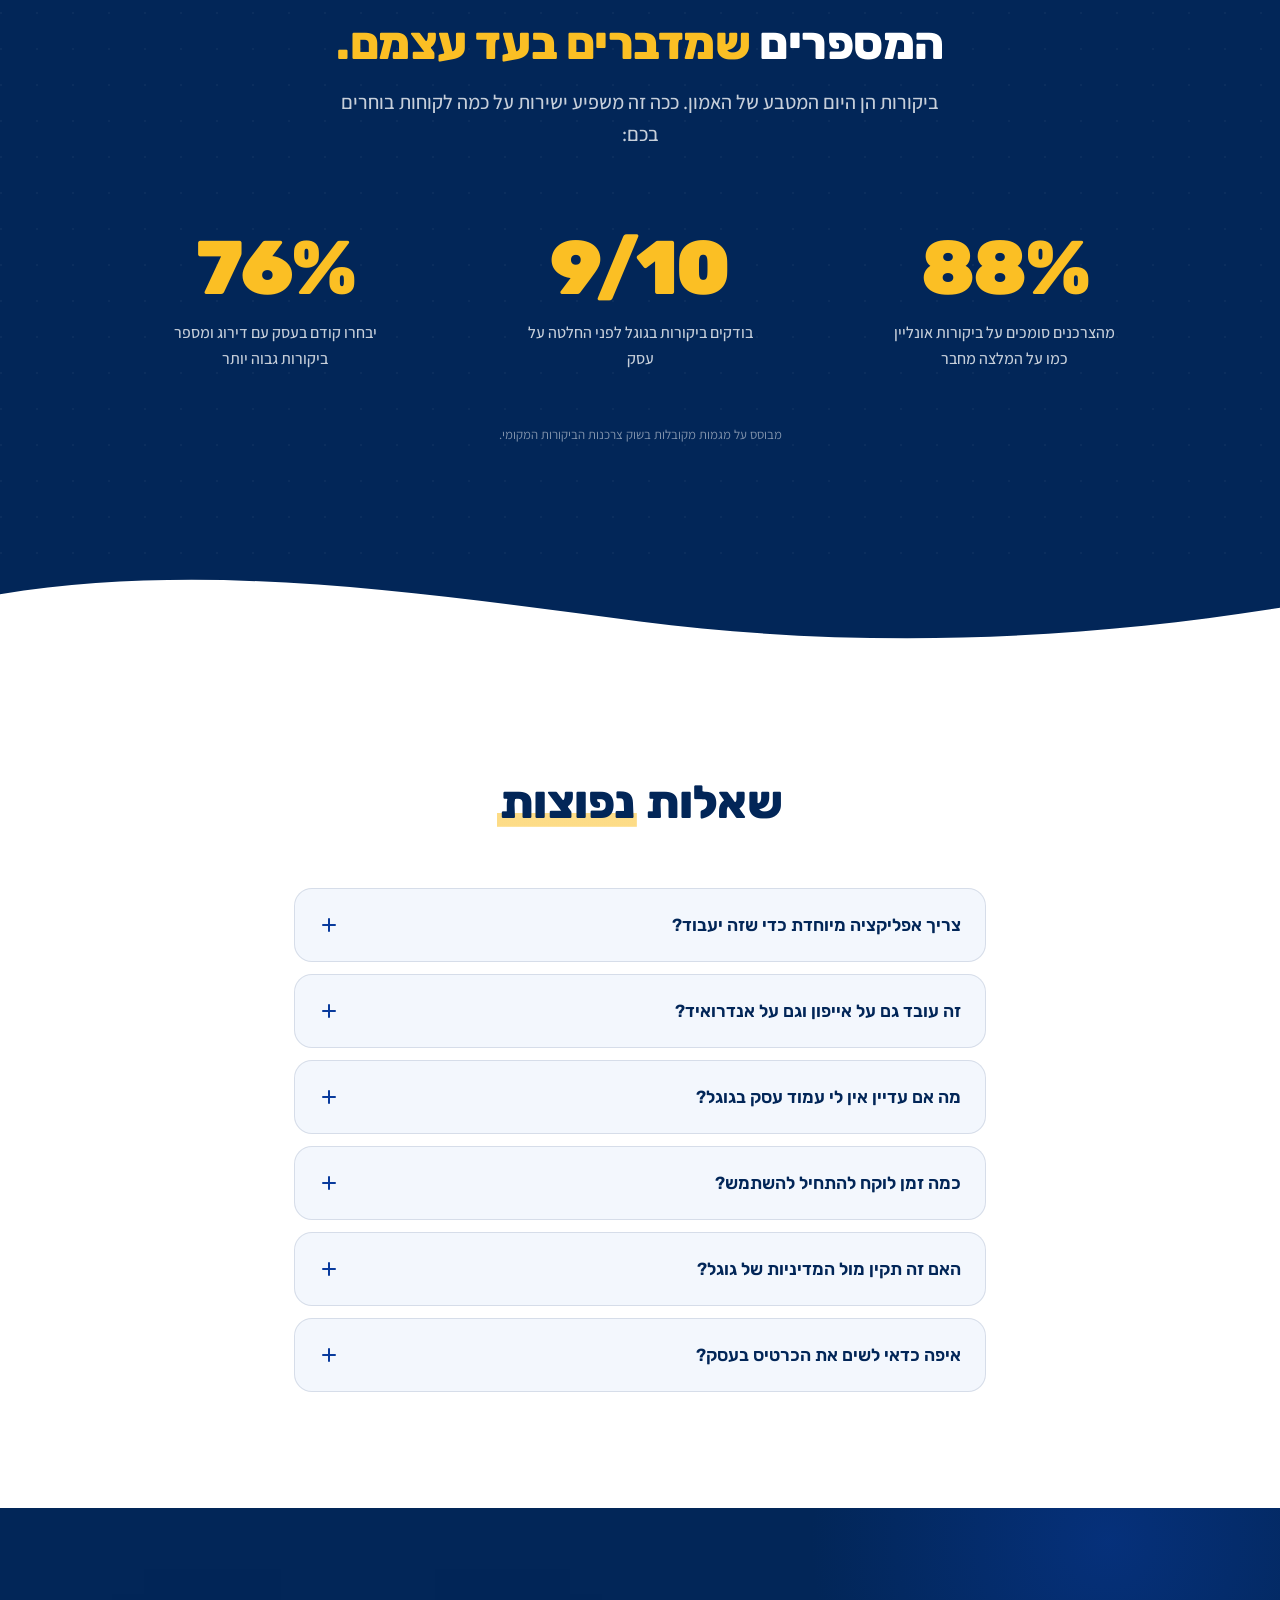
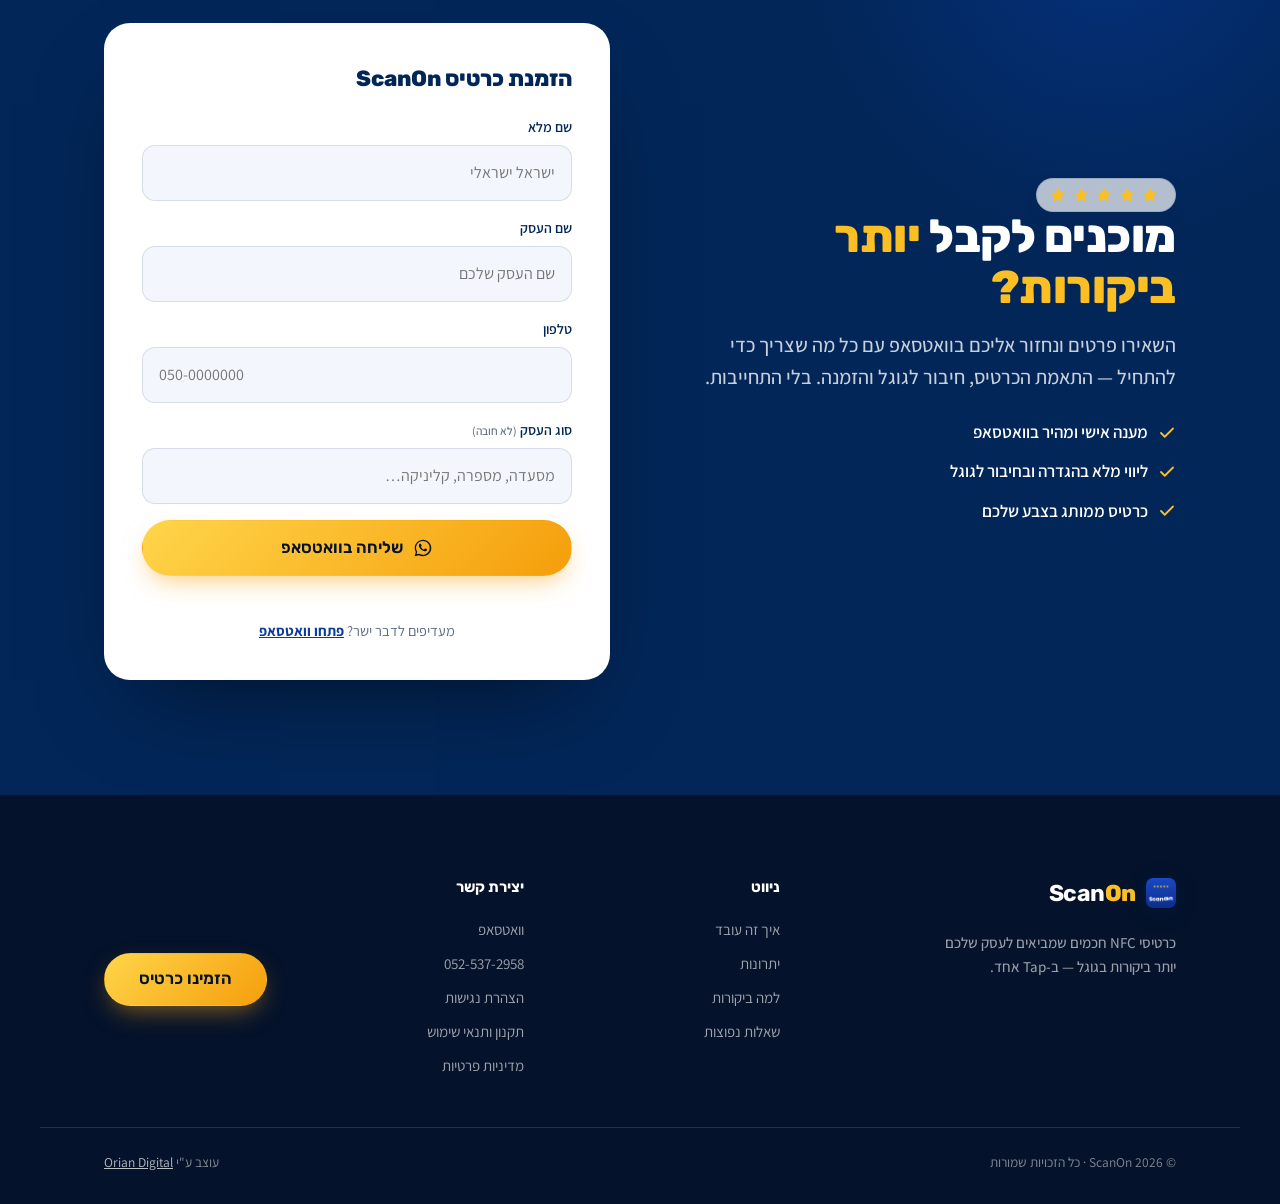
==== commit 5e54aace: "לוגו חדש ופייביקון בכל האתר הלוגו החדש (רקע כחול, 5 כוכבים זהב, "Scan" + פס חיפוש לבן במקום ה-"o" + " ====
--- a/index.html
+++ b/index.html
@@ -27,7 +27,7 @@
 <!-- Fonts -->
   <link rel="stylesheet" href="assets/fonts.css?v=1">
 <link rel="stylesheet" href="assets/styles.css?v=6">
-<link rel="icon" href="data:image/svg+xml,%3Csvg xmlns='http://www.w3.org/2000/svg' viewBox='0 0 32 32'%3E%3Crect width='32' height='32' rx='8' fill='%23022658'/%3E%3Cpath d='M11 20V12M11 12h4a3 3 0 0 1 0 6h-4m10-6v8' stroke='white' stroke-width='2.4' fill='none' stroke-linecap='round'/%3E%3Ccircle cx='24' cy='11' r='1.6' fill='%23FBBF24'/%3E%3C/svg%3E">
+<link rel="icon" href="assets/img/logo.png" type="image/png">
 
 <script type="application/ld+json">
 {
@@ -48,7 +48,7 @@
 <div class="loader" id="loader">
   <div class="loader__in">
     <span class="loader__mark" aria-hidden="true">
-      <svg viewBox="0 0 40 40" width="48" height="48"><rect width="40" height="40" rx="11" fill="#fff"/><path d="M14 26V14h5.2a3.4 3.4 0 0 1 0 6.8H14M26 14v12" stroke="var(--navy)" stroke-width="2.6" fill="none" stroke-linecap="round" stroke-linejoin="round"/><circle cx="30.5" cy="12" r="2" fill="var(--gold)"/></svg>
+      <img src="assets/img/logo.png" alt="" width="48" height="48" style="border-radius:11px;display:block">
       <span class="loader__ring"></span><span class="loader__ring"></span>
     </span>
     <span class="loader__name">Scan<b>On</b></span>
@@ -75,7 +75,7 @@
   <div class="shell nav__in">
     <a class="brand" href="#hero" aria-label="ScanOn — לדף הבית">
       <span class="brand__mark" aria-hidden="true">
-        <svg viewBox="0 0 40 40" width="30" height="30"><rect width="40" height="40" rx="11" fill="var(--navy)"/><path d="M14 26V14h5.2a3.4 3.4 0 0 1 0 6.8H14M26 14v12" stroke="#fff" stroke-width="2.6" fill="none" stroke-linecap="round" stroke-linejoin="round"/><circle cx="30.5" cy="12" r="2" fill="var(--gold)"/></svg>
+        <img src="assets/img/logo.png" alt="" width="30" height="30" style="border-radius:7px;display:block">
       </span>
       <span class="brand__name">Scan<b>On</b></span>
     </a>
@@ -421,7 +421,7 @@
   <div class="shell foot__in">
     <div class="foot__brand">
       <a class="brand brand--light" href="#hero" aria-label="ScanOn">
-        <span class="brand__mark" aria-hidden="true"><svg viewBox="0 0 40 40" width="30" height="30"><rect width="40" height="40" rx="11" fill="#fff"/><path d="M14 26V14h5.2a3.4 3.4 0 0 1 0 6.8H14M26 14v12" stroke="var(--navy)" stroke-width="2.6" fill="none" stroke-linecap="round" stroke-linejoin="round"/><circle cx="30.5" cy="12" r="2" fill="var(--gold)"/></svg></span>
+        <span class="brand__mark" aria-hidden="true"><img src="assets/img/logo.png" alt="" width="30" height="30" style="border-radius:7px;display:block"></span>
         <span class="brand__name">Scan<b>On</b></span>
       </a>
       <p>כרטיסי NFC חכמים שמביאים לעסק שלכם יותר ביקורות בגוגל — ב-Tap אחד.</p>
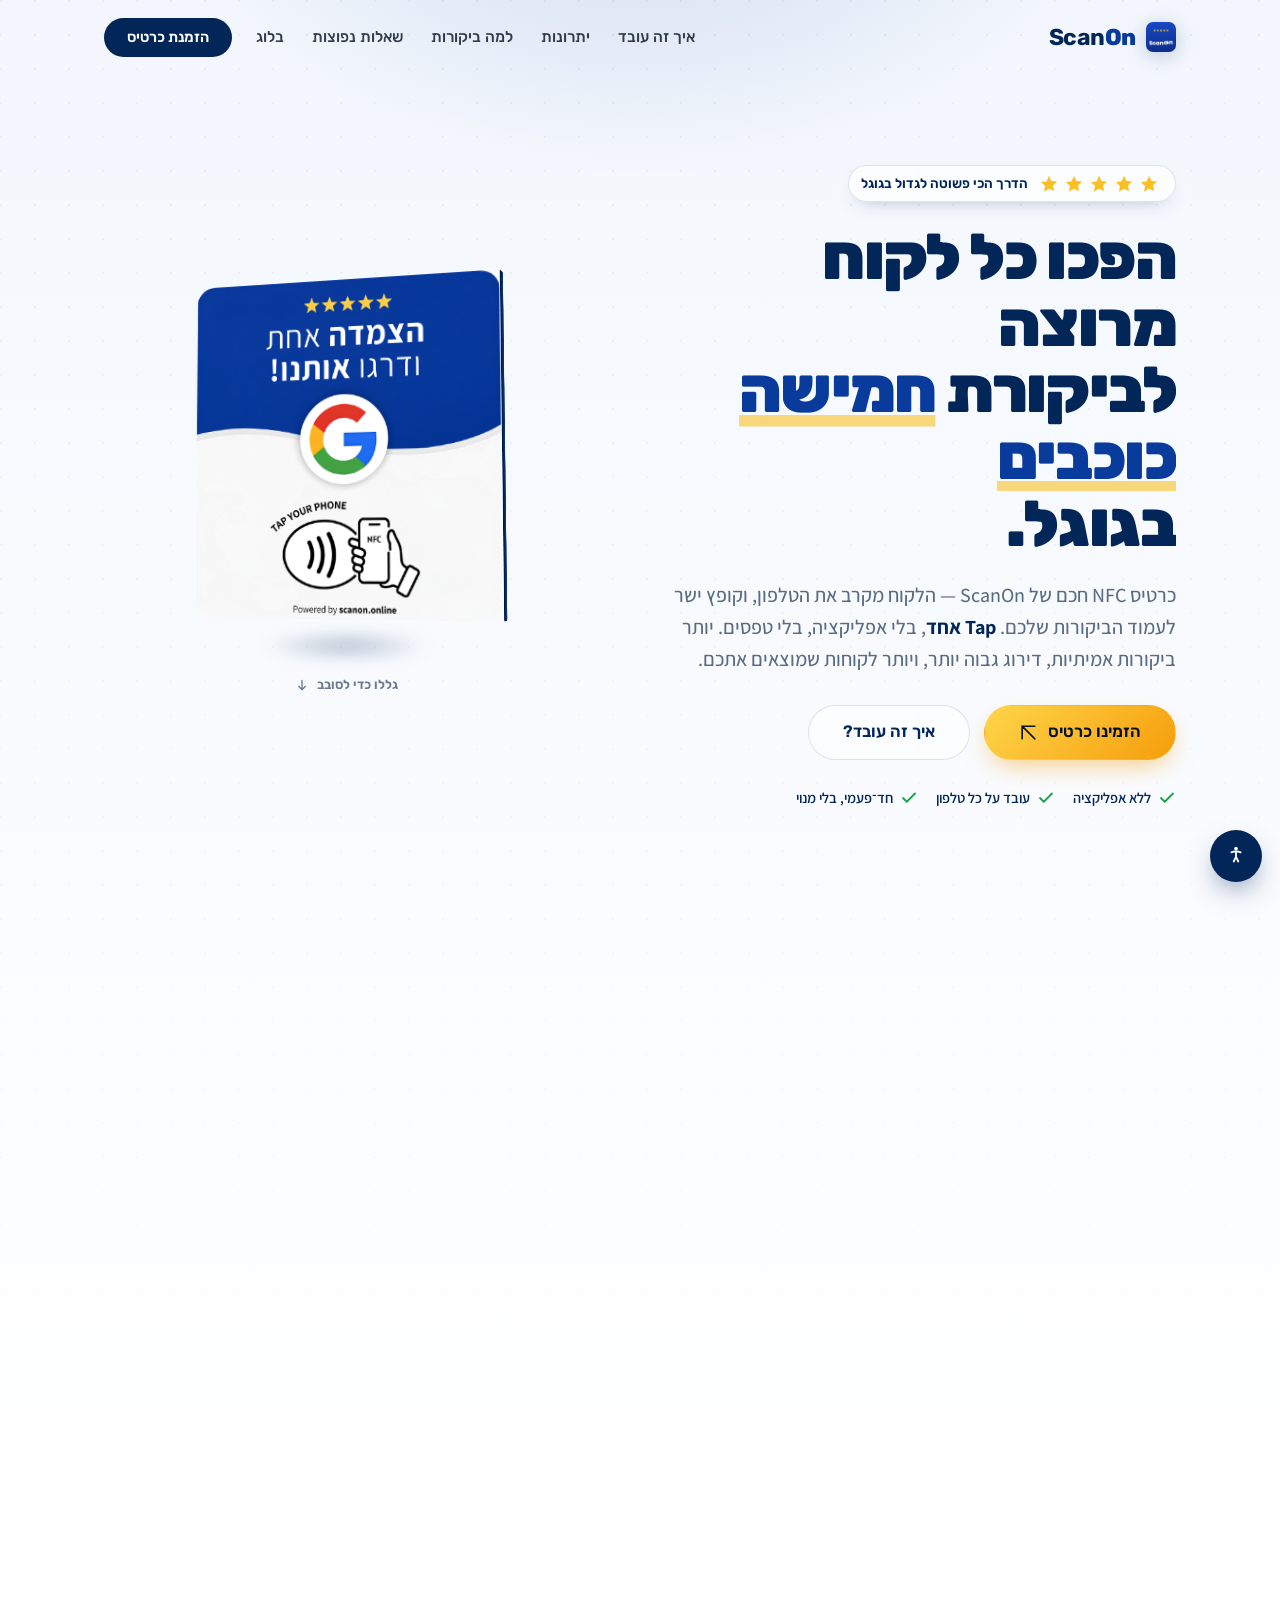
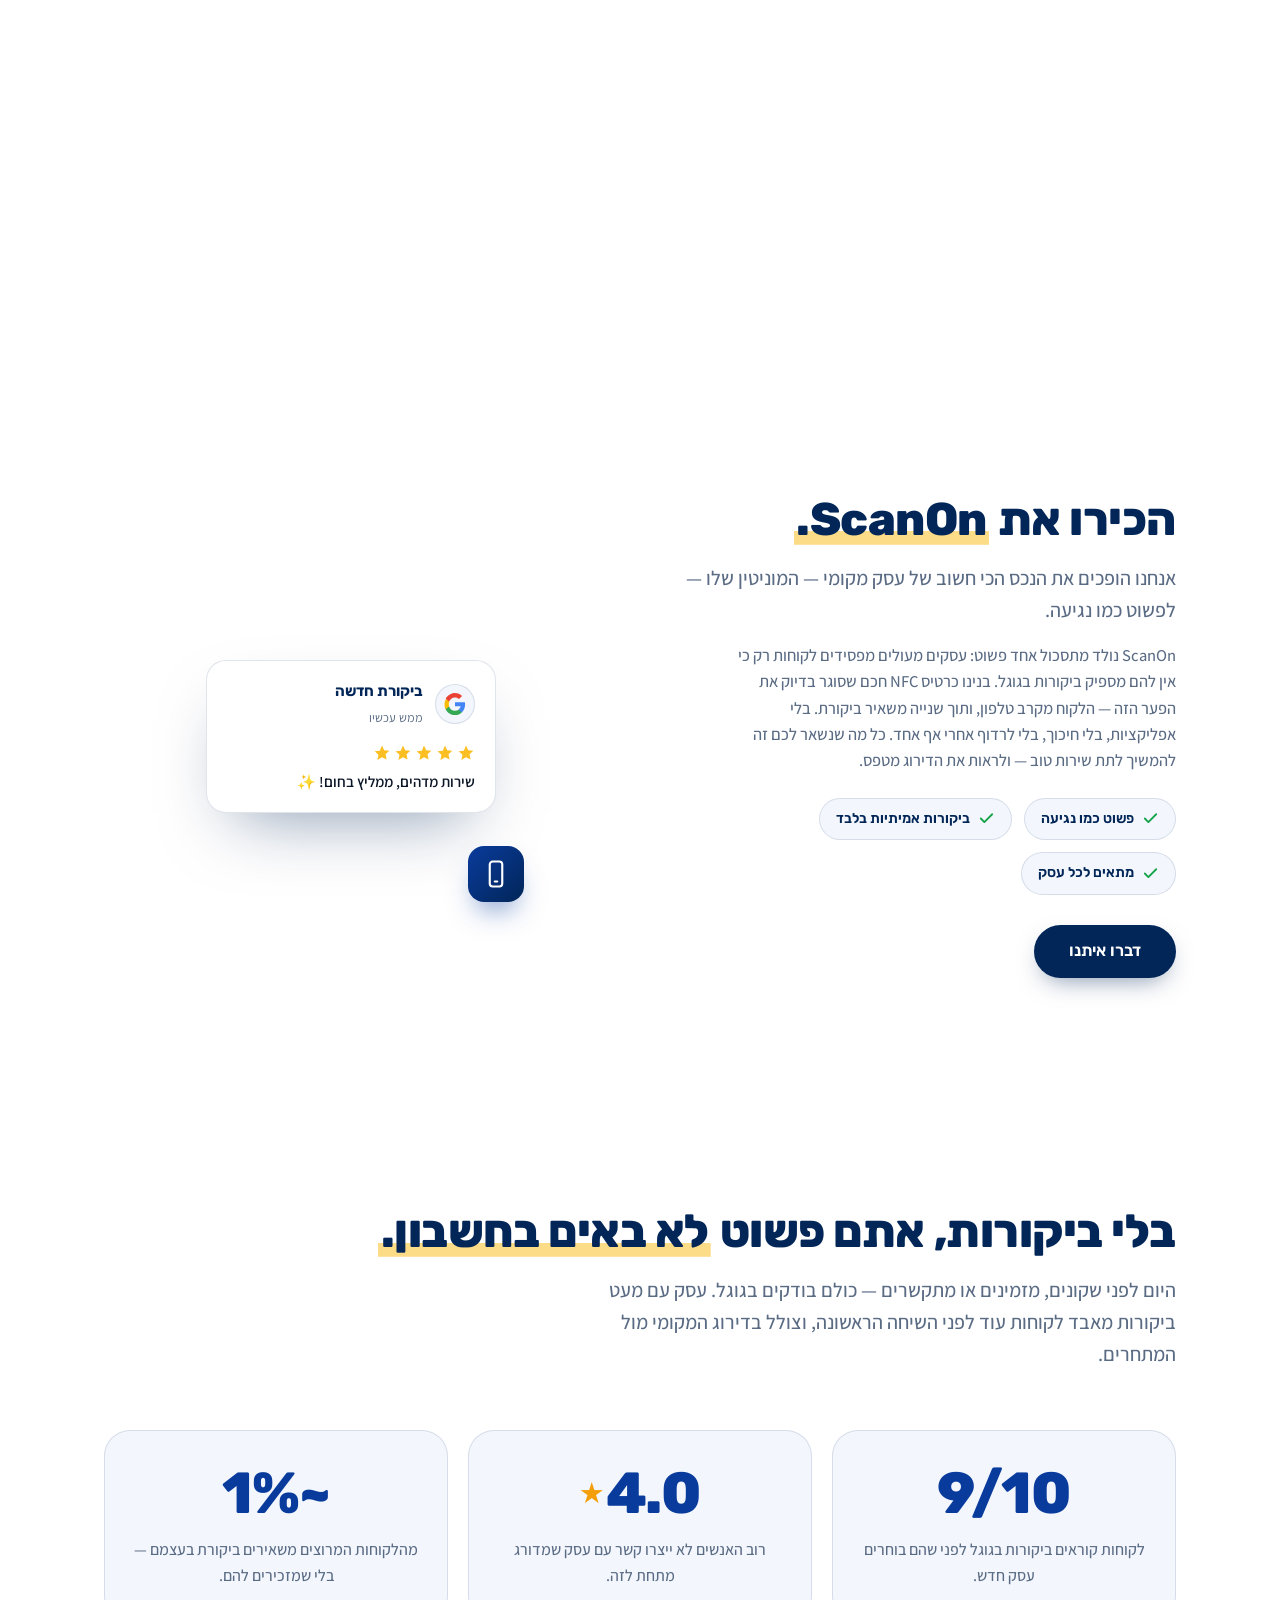
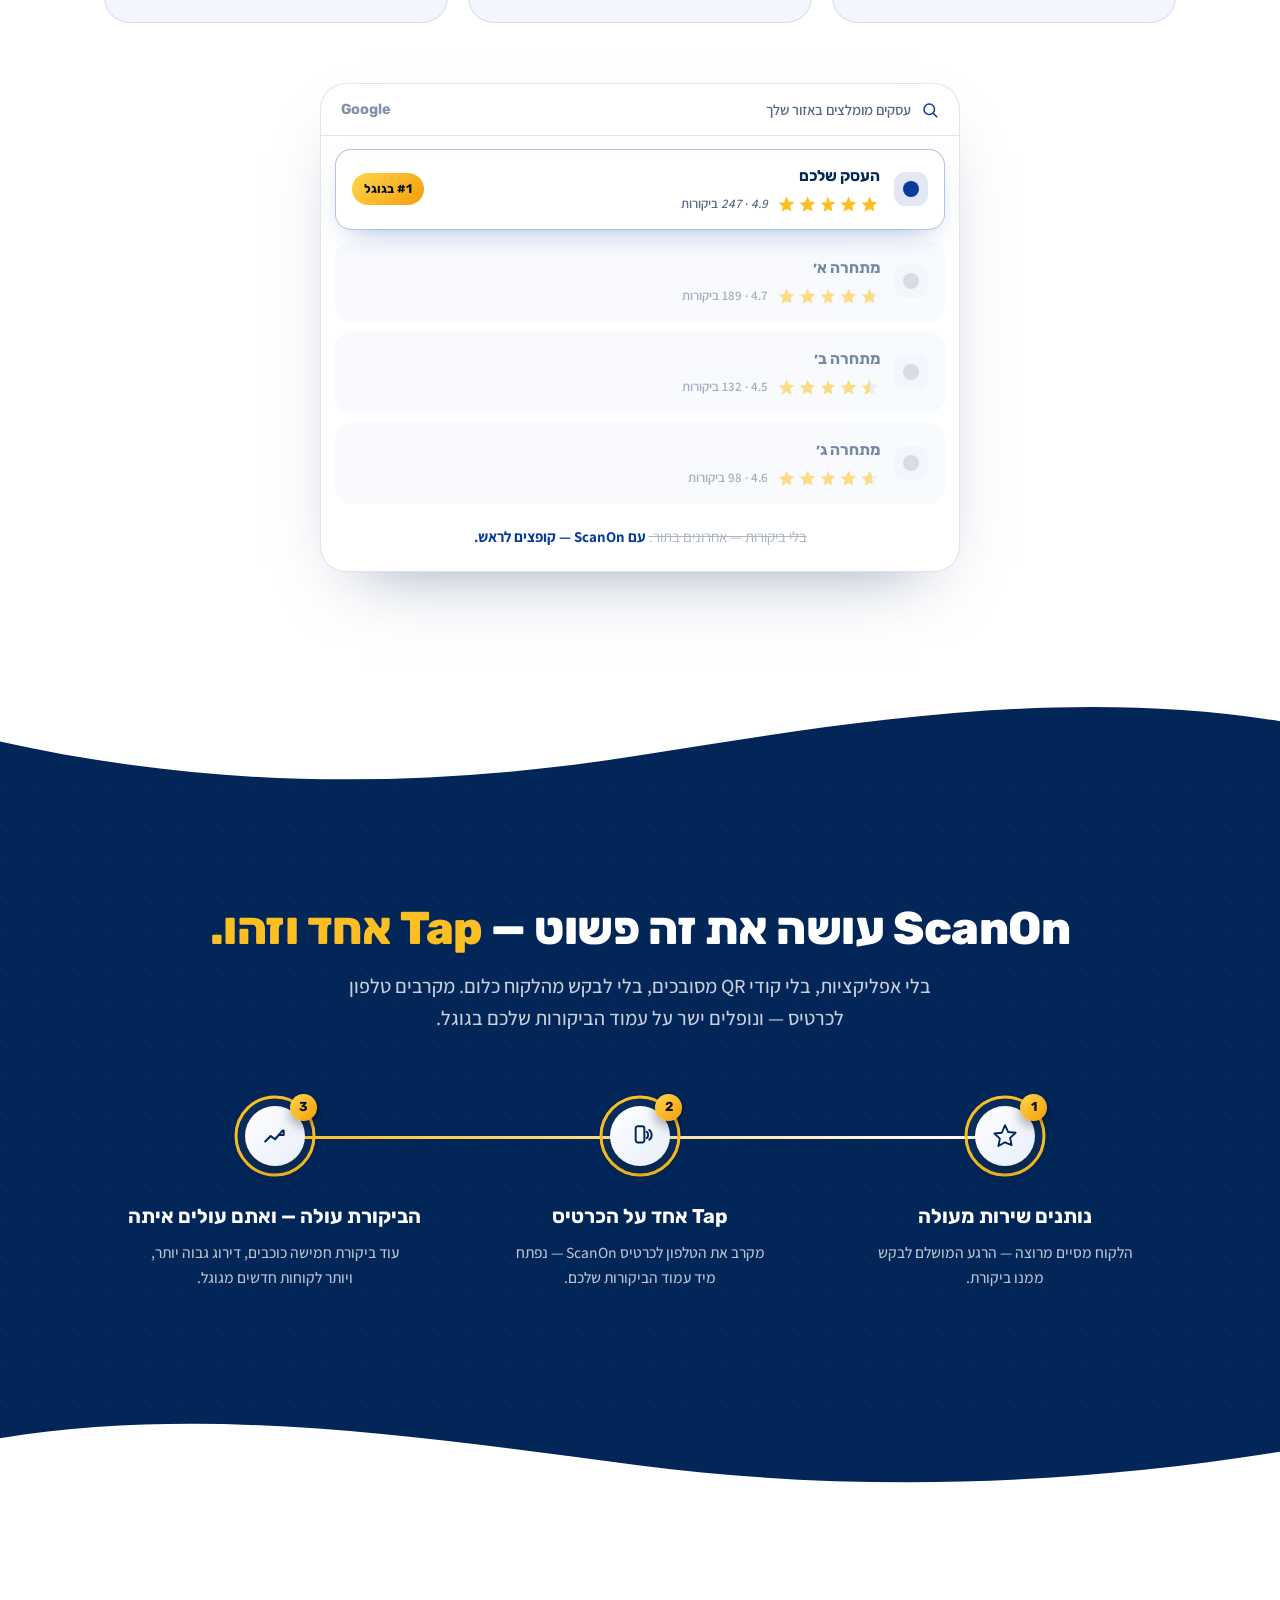
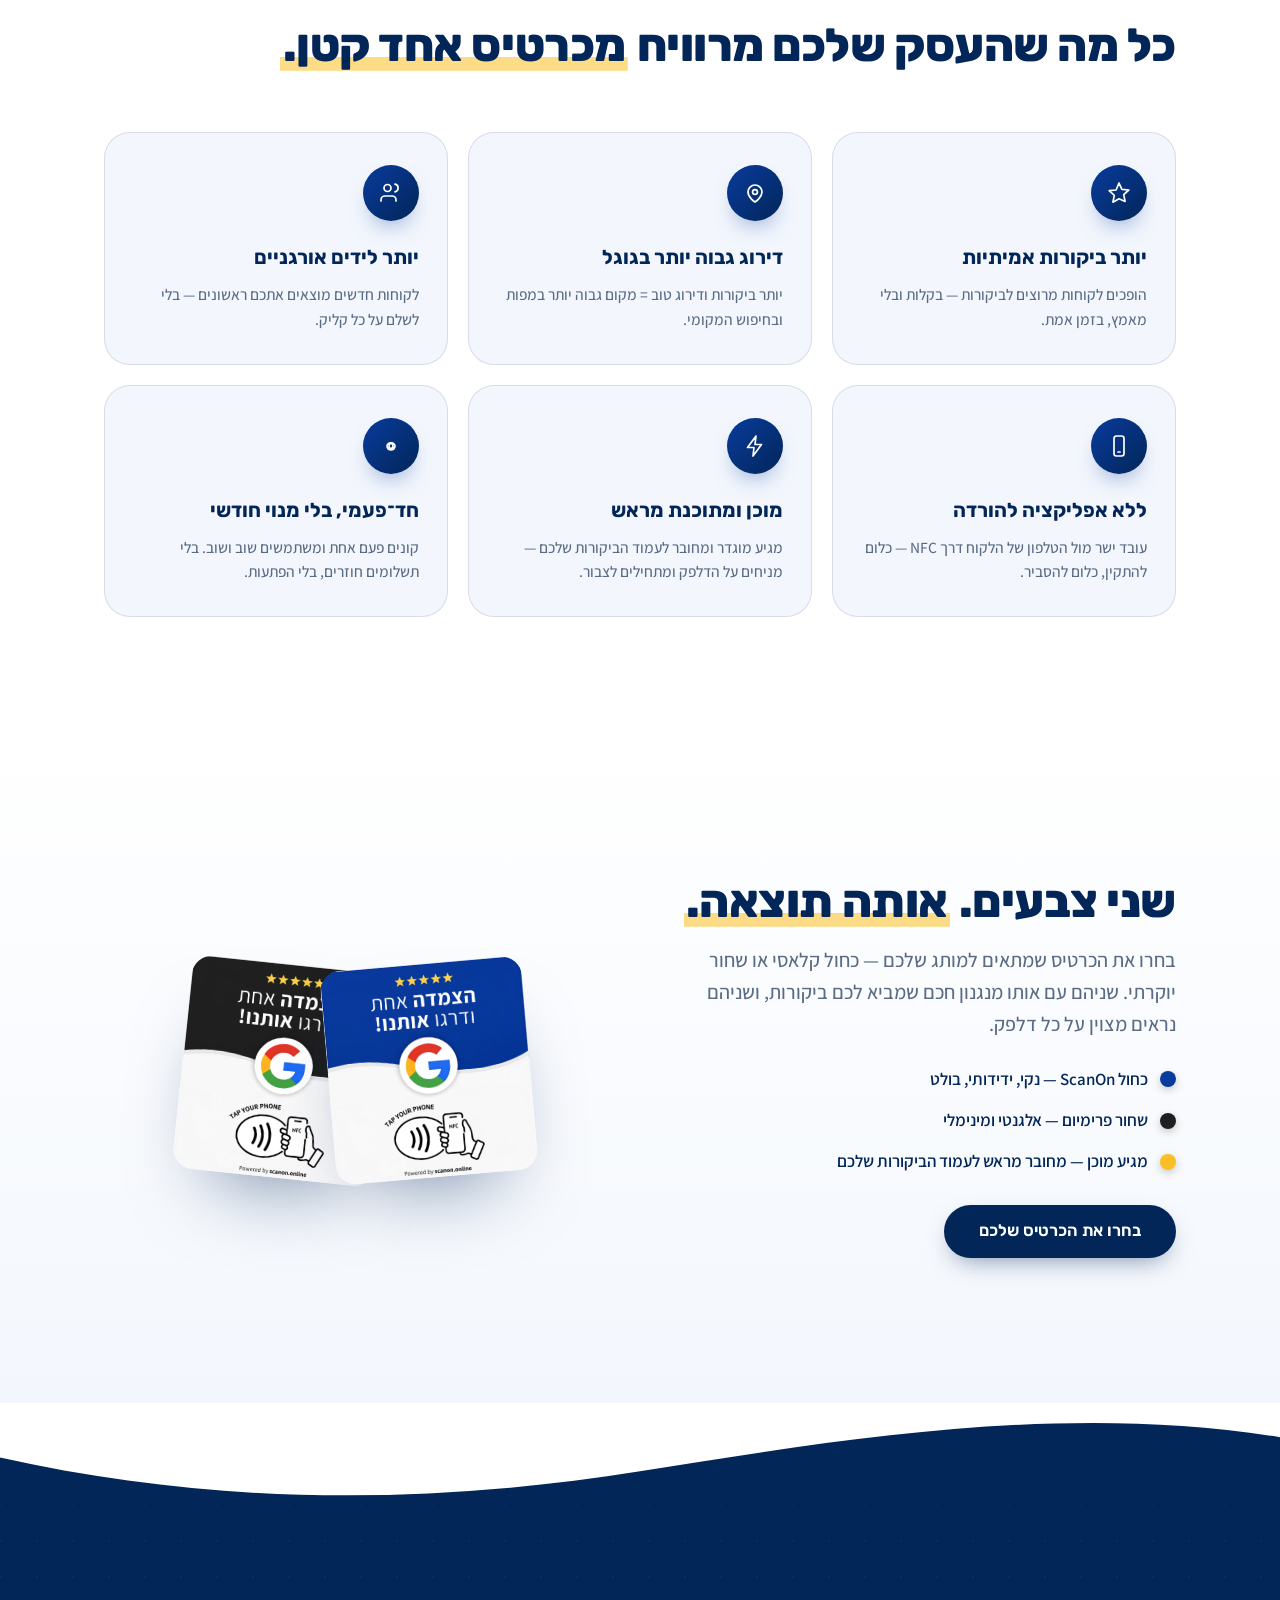
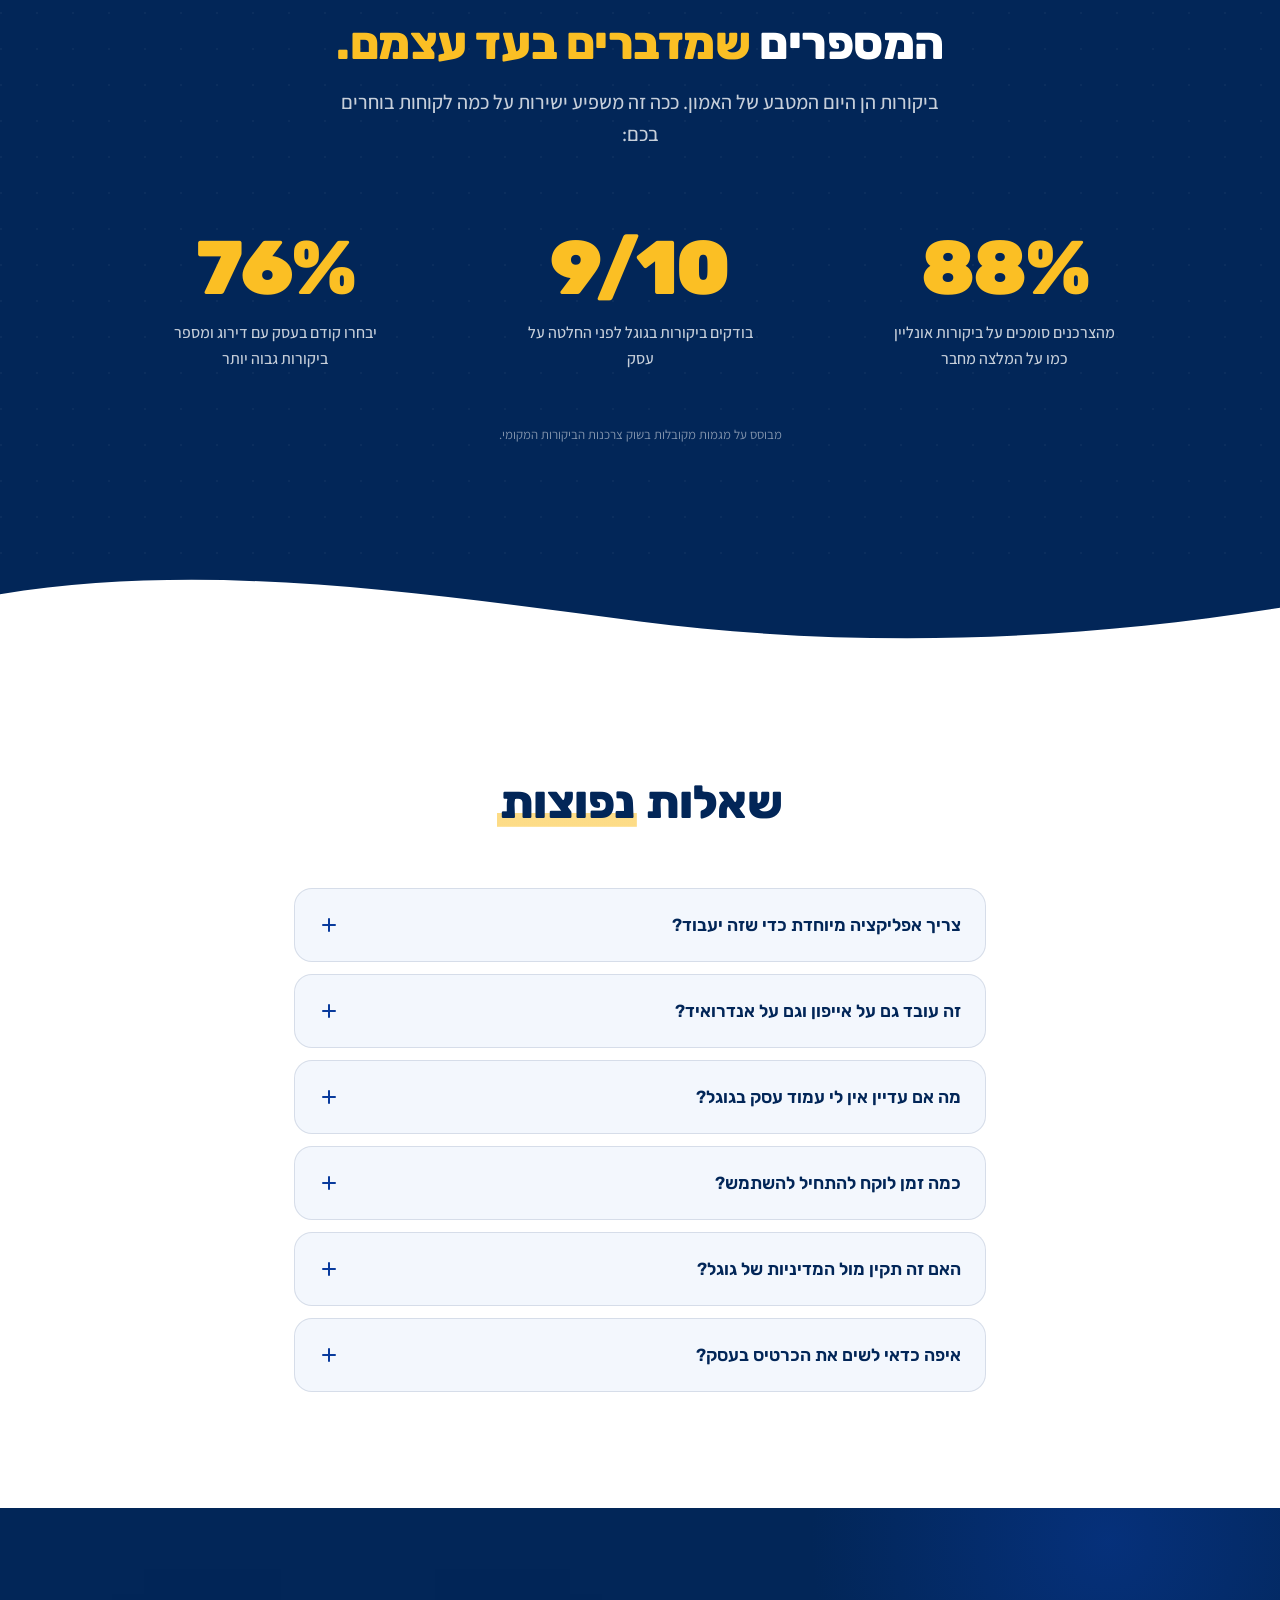
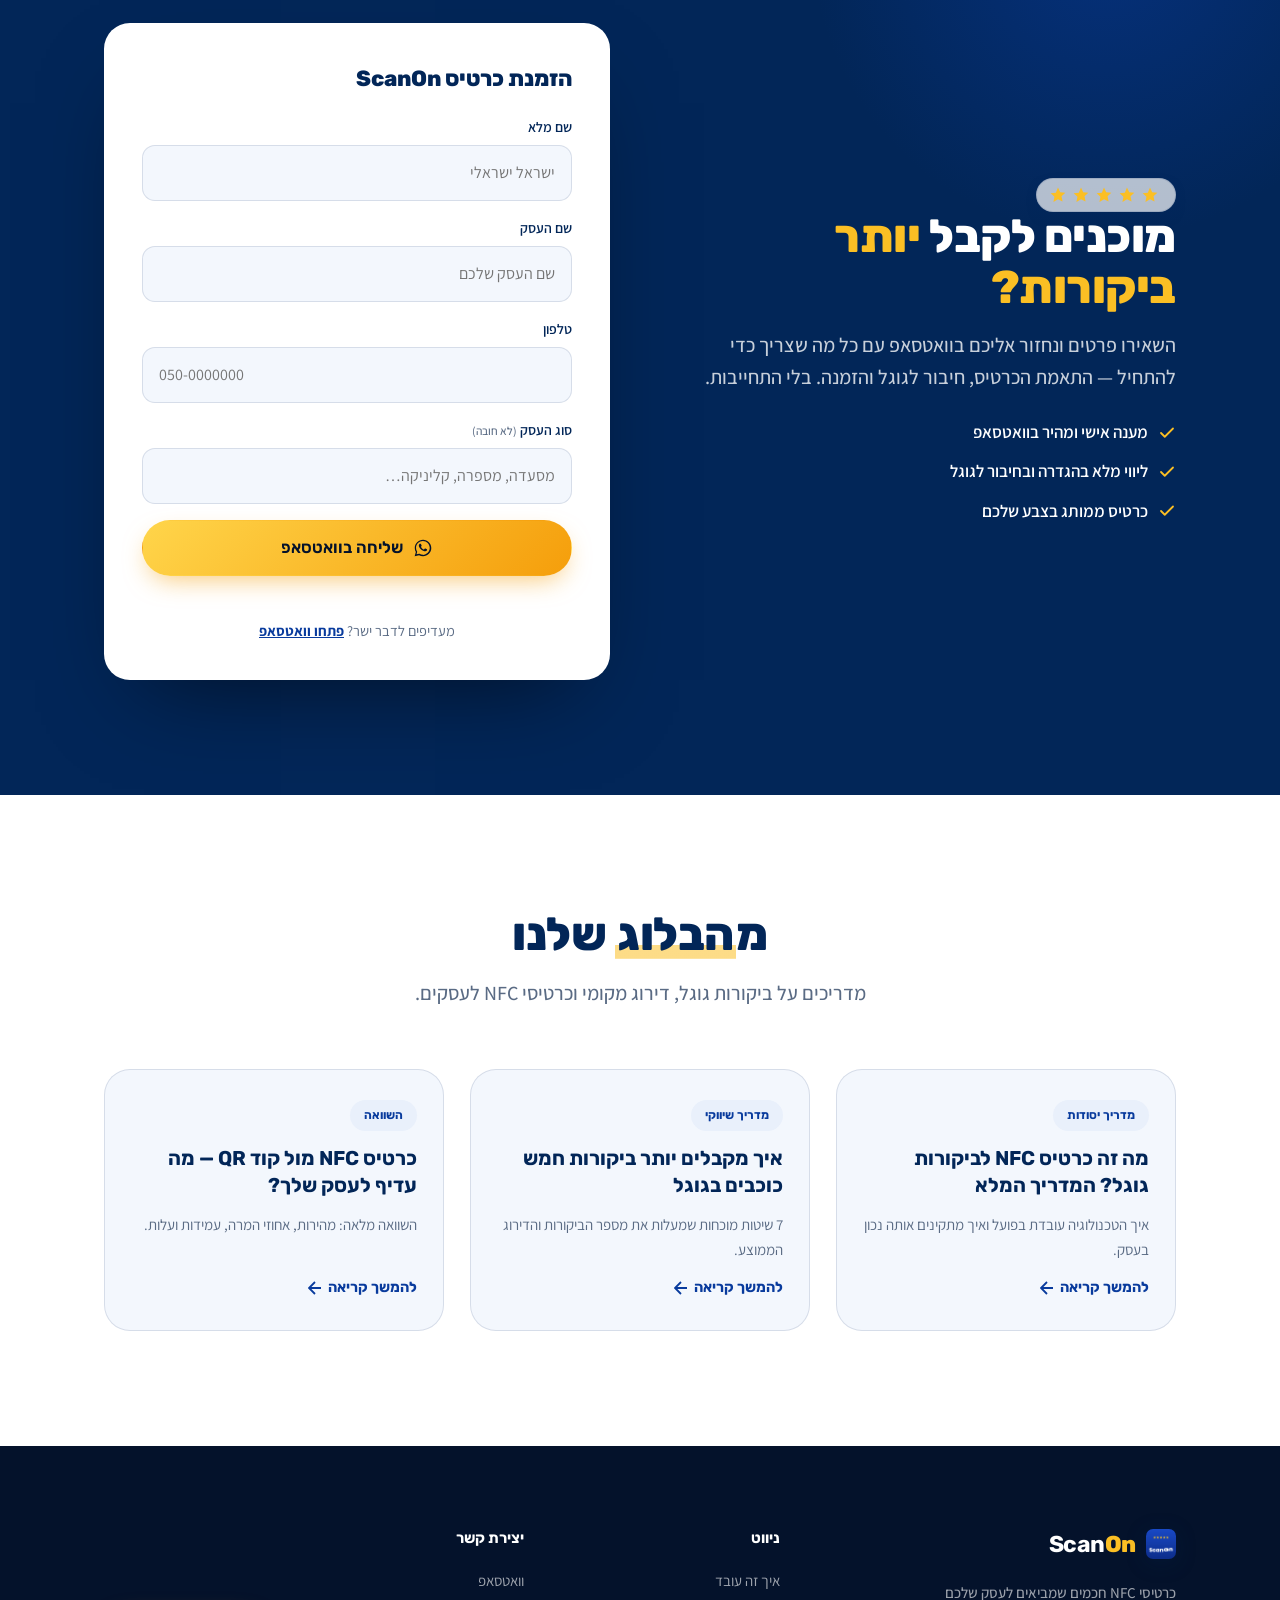
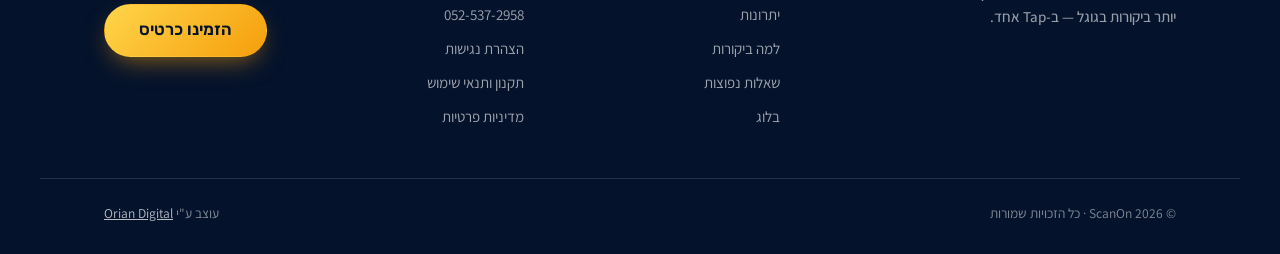
==== commit 90848b3d: "Add SEO blog with 3 NFC/reviews posts, fix canonical domain - New blog: index page + 3 articles (wha" ====
--- a/index.html
+++ b/index.html
@@ -6,7 +6,7 @@
 <title>ScanOn · יותר ביקורות בגוגל ב-Tap אחד | כרטיסי NFC לעסקים</title>
 <meta name="description" content="ScanOn — כרטיס NFC חכם שמביא לעסק שלכם יותר ביקורות חמישה כוכבים בגוגל. הלקוח מקרב את הטלפון, קופץ ישר לעמוד הביקורות. יותר דירוג, יותר חשיפה, יותר לקוחות. ללא אפליקציה.">
 <meta name="theme-color" content="#022658">
-<link rel="canonical" href="https://scanon.co.il/">
+<link rel="canonical" href="https://scanon.online/">
 
 <!-- Open Graph -->
 <meta property="og:type" content="website">
@@ -26,7 +26,7 @@
   <script src="assets/framebust.js?v=1"></script>
 <!-- Fonts -->
   <link rel="stylesheet" href="assets/fonts.css?v=1">
-<link rel="stylesheet" href="assets/styles.css?v=6">
+<link rel="stylesheet" href="assets/styles.css?v=7">
 <link rel="icon" href="assets/img/logo.png" type="image/png">
 
 <script type="application/ld+json">
@@ -84,6 +84,7 @@
       <a href="#benefits">יתרונות</a>
       <a href="#why">למה ביקורות</a>
       <a href="#faq">שאלות נפוצות</a>
+      <a href="blog.html">בלוג</a>
     </nav>
     <a class="btn btn--nav" data-wa data-wa-msg="היי, אשמח לפרטים על כרטיס ScanOn לעסק שלי 🙂">הזמנת כרטיס</a>
     <button class="nav__burger" aria-label="פתיחת תפריט" aria-expanded="false" aria-controls="drawer"><span></span><span></span></button>
@@ -97,6 +98,7 @@
     <a href="#benefits">יתרונות</a>
     <a href="#why">למה ביקורות</a>
     <a href="#faq">שאלות נפוצות</a>
+    <a href="blog.html">בלוג</a>
     <a class="btn btn--gold btn--lg" data-wa data-wa-msg="היי, אשמח לפרטים על כרטיס ScanOn לעסק שלי 🙂">הזמנת כרטיס</a>
   </nav>
 </div>
@@ -414,6 +416,36 @@
   </div>
 </section>
 
+<!-- ===== BLOG TEASER ===== -->
+<section class="sec" id="blog-teaser">
+  <div class="shell">
+    <div class="sec-head sec-head--center will-rise">
+      <h2 class="h2">מ<span class="u">הבלוג</span> שלנו</h2>
+      <p class="lede">מדריכים על ביקורות גוגל, דירוג מקומי וכרטיסי NFC לעסקים.</p>
+    </div>
+    <div class="blog__grid">
+      <a class="post-card will-rise" href="blog-what-is-nfc-review-card.html">
+        <span class="post-card__tag">מדריך יסודות</span>
+        <h3>מה זה כרטיס NFC לביקורות גוגל? המדריך המלא</h3>
+        <p>איך הטכנולוגיה עובדת בפועל ואיך מתקינים אותה נכון בעסק.</p>
+        <span class="post-card__more">להמשך קריאה<svg viewBox="0 0 14 14" width="14" height="14" fill="none" stroke="currentColor" stroke-width="1.8" aria-hidden="true"><path d="M1 7h12M7 1l6 6-6 6"/></svg></span>
+      </a>
+      <a class="post-card will-rise" href="blog-more-google-reviews-guide.html">
+        <span class="post-card__tag">מדריך שיווקי</span>
+        <h3>איך מקבלים יותר ביקורות חמש כוכבים בגוגל</h3>
+        <p>7 שיטות מוכחות שמעלות את מספר הביקורות והדירוג הממוצע.</p>
+        <span class="post-card__more">להמשך קריאה<svg viewBox="0 0 14 14" width="14" height="14" fill="none" stroke="currentColor" stroke-width="1.8" aria-hidden="true"><path d="M1 7h12M7 1l6 6-6 6"/></svg></span>
+      </a>
+      <a class="post-card will-rise" href="blog-nfc-vs-qr-code.html">
+        <span class="post-card__tag">השוואה</span>
+        <h3>כרטיס NFC מול קוד QR — מה עדיף לעסק שלך?</h3>
+        <p>השוואה מלאה: מהירות, אחוזי המרה, עמידות ועלות.</p>
+        <span class="post-card__more">להמשך קריאה<svg viewBox="0 0 14 14" width="14" height="14" fill="none" stroke="currentColor" stroke-width="1.8" aria-hidden="true"><path d="M1 7h12M7 1l6 6-6 6"/></svg></span>
+      </a>
+    </div>
+  </div>
+</section>
+
 </main>
 
 <!-- ===== FOOTER ===== -->
@@ -432,6 +464,7 @@
       <a href="#benefits">יתרונות</a>
       <a href="#why">למה ביקורות</a>
       <a href="#faq">שאלות נפוצות</a>
+      <a href="blog.html">בלוג</a>
     </nav>
     <div class="foot__col">
       <h4>יצירת קשר</h4>
--- a/assets/styles.css
+++ b/assets/styles.css
@@ -465,6 +465,44 @@
 .legal__wrap a{ color:var(--navy-2); font-weight:600; text-decoration:underline }
 .legal__wrap strong{ color:var(--navy); font-weight:700 }
 
+/* ---------- Blog index ---------- */
+.blog__wrap{ max-width:1100px }
+.blog__head{ max-width:660px }
+.blog__head h1{ font-family:var(--f-display); font-weight:800; font-size:clamp(30px,5vw,46px); color:var(--navy); margin-top:18px; letter-spacing:-.01em }
+.blog__head p{ margin-top:14px; color:var(--muted); font-size:16.5px; line-height:1.75 }
+.blog__grid{ margin-top:50px; display:grid; grid-template-columns:repeat(3,1fr); gap:26px }
+.post-card{ background:var(--paper); border:1px solid var(--line); border-radius:var(--r-lg); padding:30px 26px; display:flex; flex-direction:column; gap:14px; transition:transform .3s var(--ease-out), box-shadow .3s, border-color .3s }
+.post-card:hover{ transform:translateY(-6px); box-shadow:0 26px 50px -30px rgba(2,38,88,.35); border-color:transparent }
+.post-card__ic{ width:52px; height:52px; border-radius:15px; display:grid; place-items:center; color:#fff; background:linear-gradient(135deg,var(--navy-2),var(--navy)); box-shadow:0 12px 26px -14px rgba(9,59,157,.8) }
+.post-card__tag{ align-self:flex-start; font-family:var(--f-display); font-weight:700; font-size:12px; color:var(--navy-2); background:var(--paper-2); padding:6px 14px; border-radius:99px }
+.post-card h2,.post-card h3{ font-family:var(--f-display); font-weight:700; font-size:20px; color:var(--navy); line-height:1.35 }
+.post-card p{ color:var(--muted); font-size:15px; line-height:1.65; flex:1 }
+.post-card__meta{ font-size:13px; font-weight:600; color:var(--muted) }
+.post-card__more{ font-family:var(--f-display); font-weight:700; font-size:14.5px; color:var(--navy-2); display:inline-flex; align-items:center; gap:6px; transition:gap .25s }
+.post-card__more svg{ transform:scaleX(-1) }
+.post-card:hover .post-card__more{ gap:10px }
+@media (max-width:900px){ .blog__grid{ grid-template-columns:1fr } }
+
+/* ---------- Blog article ---------- */
+.article__wrap{ max-width:740px }
+.article__tag{ display:inline-flex; align-items:center; font-family:var(--f-display); font-weight:700; font-size:12.5px; color:var(--navy-2); background:var(--paper-2); padding:6px 14px; border-radius:99px }
+.article__meta{ display:flex; flex-wrap:wrap; gap:14px; margin-top:14px; color:var(--muted); font-size:14px; font-weight:600 }
+.article__lede{ margin-top:26px; font-size:19px; line-height:1.75; color:var(--navy); font-weight:600 }
+.article__wrap h2{ scroll-margin-top:100px }
+.article__toc{ margin-top:34px; background:var(--paper); border:1px solid var(--line); border-radius:var(--r); padding:22px 24px }
+.article__toc h3{ font-family:var(--f-display); font-weight:700; font-size:15px; color:var(--navy); margin-bottom:12px }
+.article__toc ol{ padding-inline-start:20px; display:flex; flex-direction:column; gap:7px }
+.article__toc a{ color:var(--navy-2); font-weight:600; font-size:14.5px }
+.article__toc a:hover{ text-decoration:underline }
+.article__cta{ margin:44px 0; background:var(--navy); color:#fff; border-radius:var(--r-lg); padding:clamp(26px,4vw,38px); display:flex; flex-wrap:wrap; align-items:center; justify-content:space-between; gap:20px }
+.article__cta h3{ font-family:var(--f-display); font-weight:800; font-size:21px }
+.article__cta p{ margin-top:6px; opacity:.85; font-size:14.5px; max-width:420px }
+.article__faq{ margin-top:14px; display:flex; flex-direction:column; gap:14px }
+.article__nav{ margin-top:60px; padding-top:28px; border-top:1px solid var(--line); display:flex; justify-content:space-between; gap:20px; flex-wrap:wrap }
+.article__nav a{ font-family:var(--f-display); font-weight:600; font-size:14.5px; color:var(--navy-2) }
+.article__more{ margin-top:20px; display:grid; grid-template-columns:1fr 1fr; gap:16px }
+@media (max-width:640px){ .article__more{ grid-template-columns:1fr } .article__cta{ flex-direction:column; align-items:flex-start } }
+
 /* ---------- Responsive ---------- */
 @media (max-width:1000px){
   .hero__grid{ grid-template-columns:1fr; text-align:center; gap:10px; padding-block:20px }
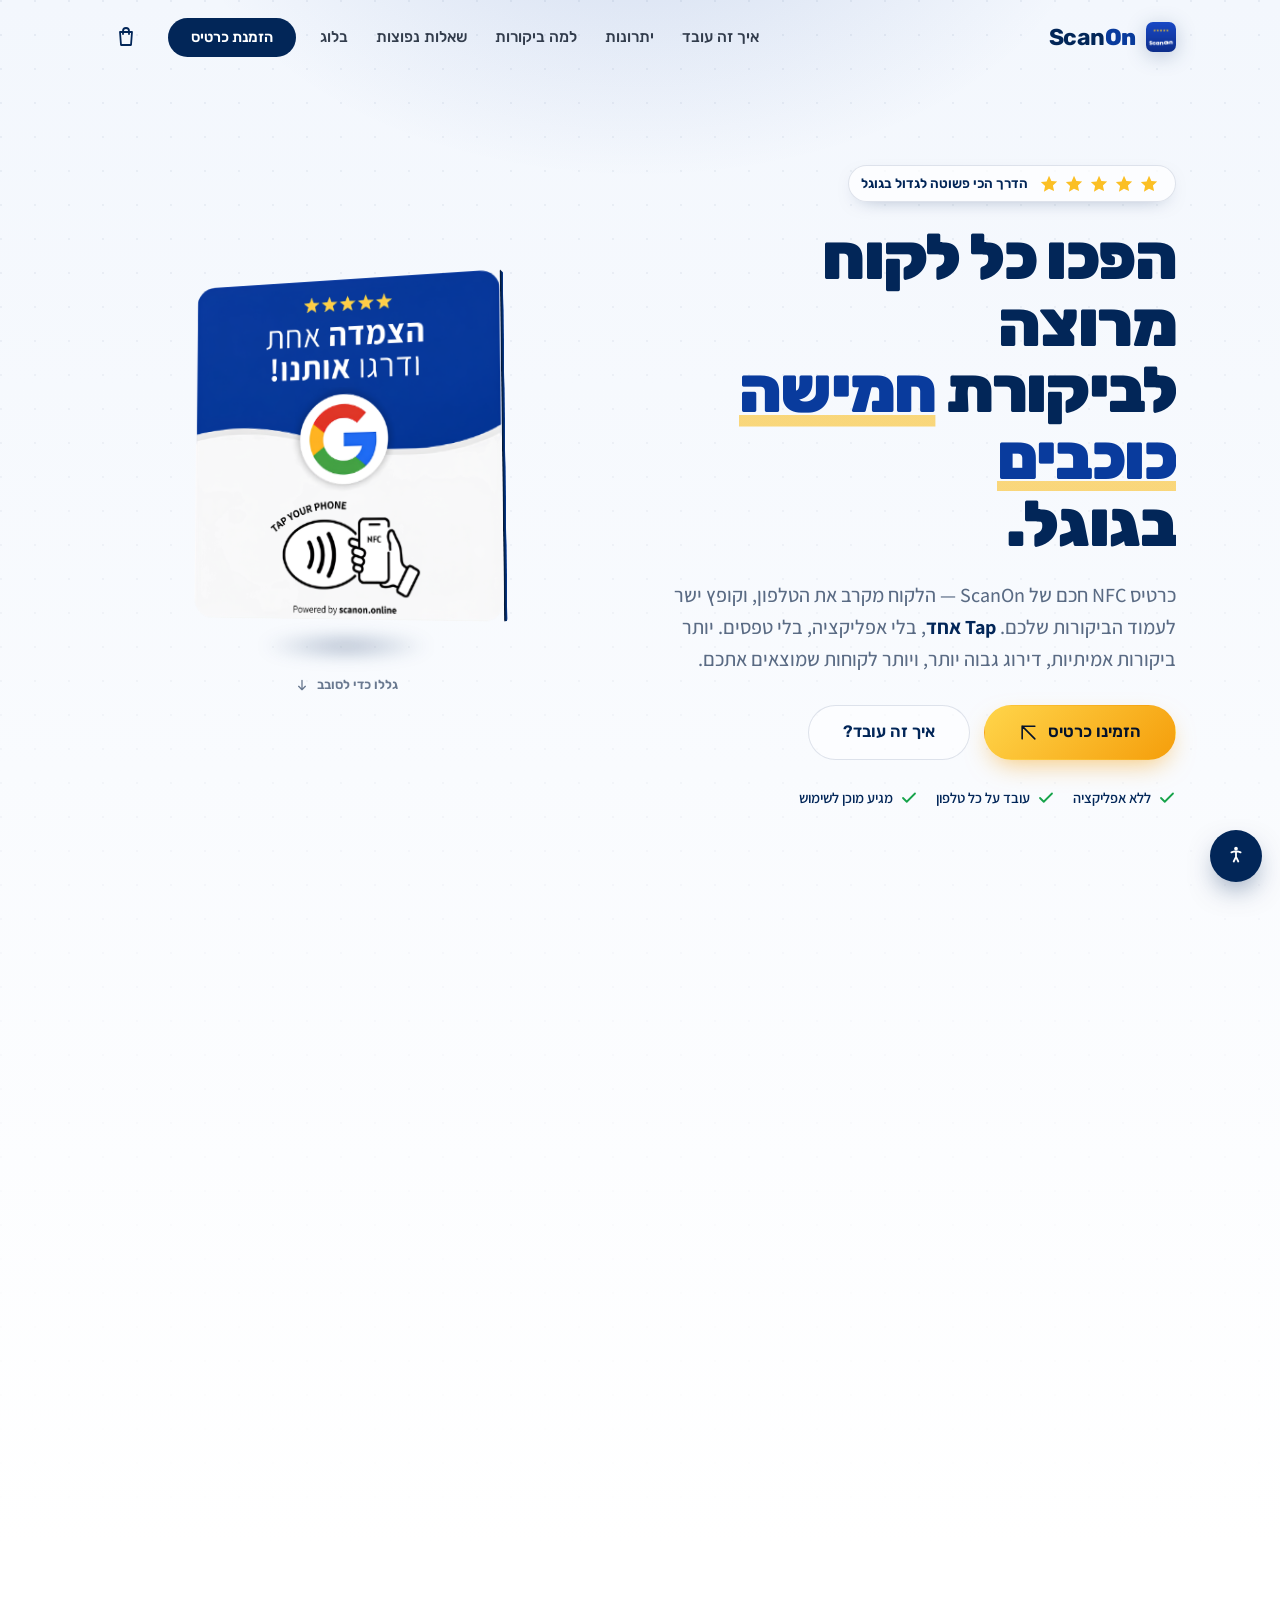
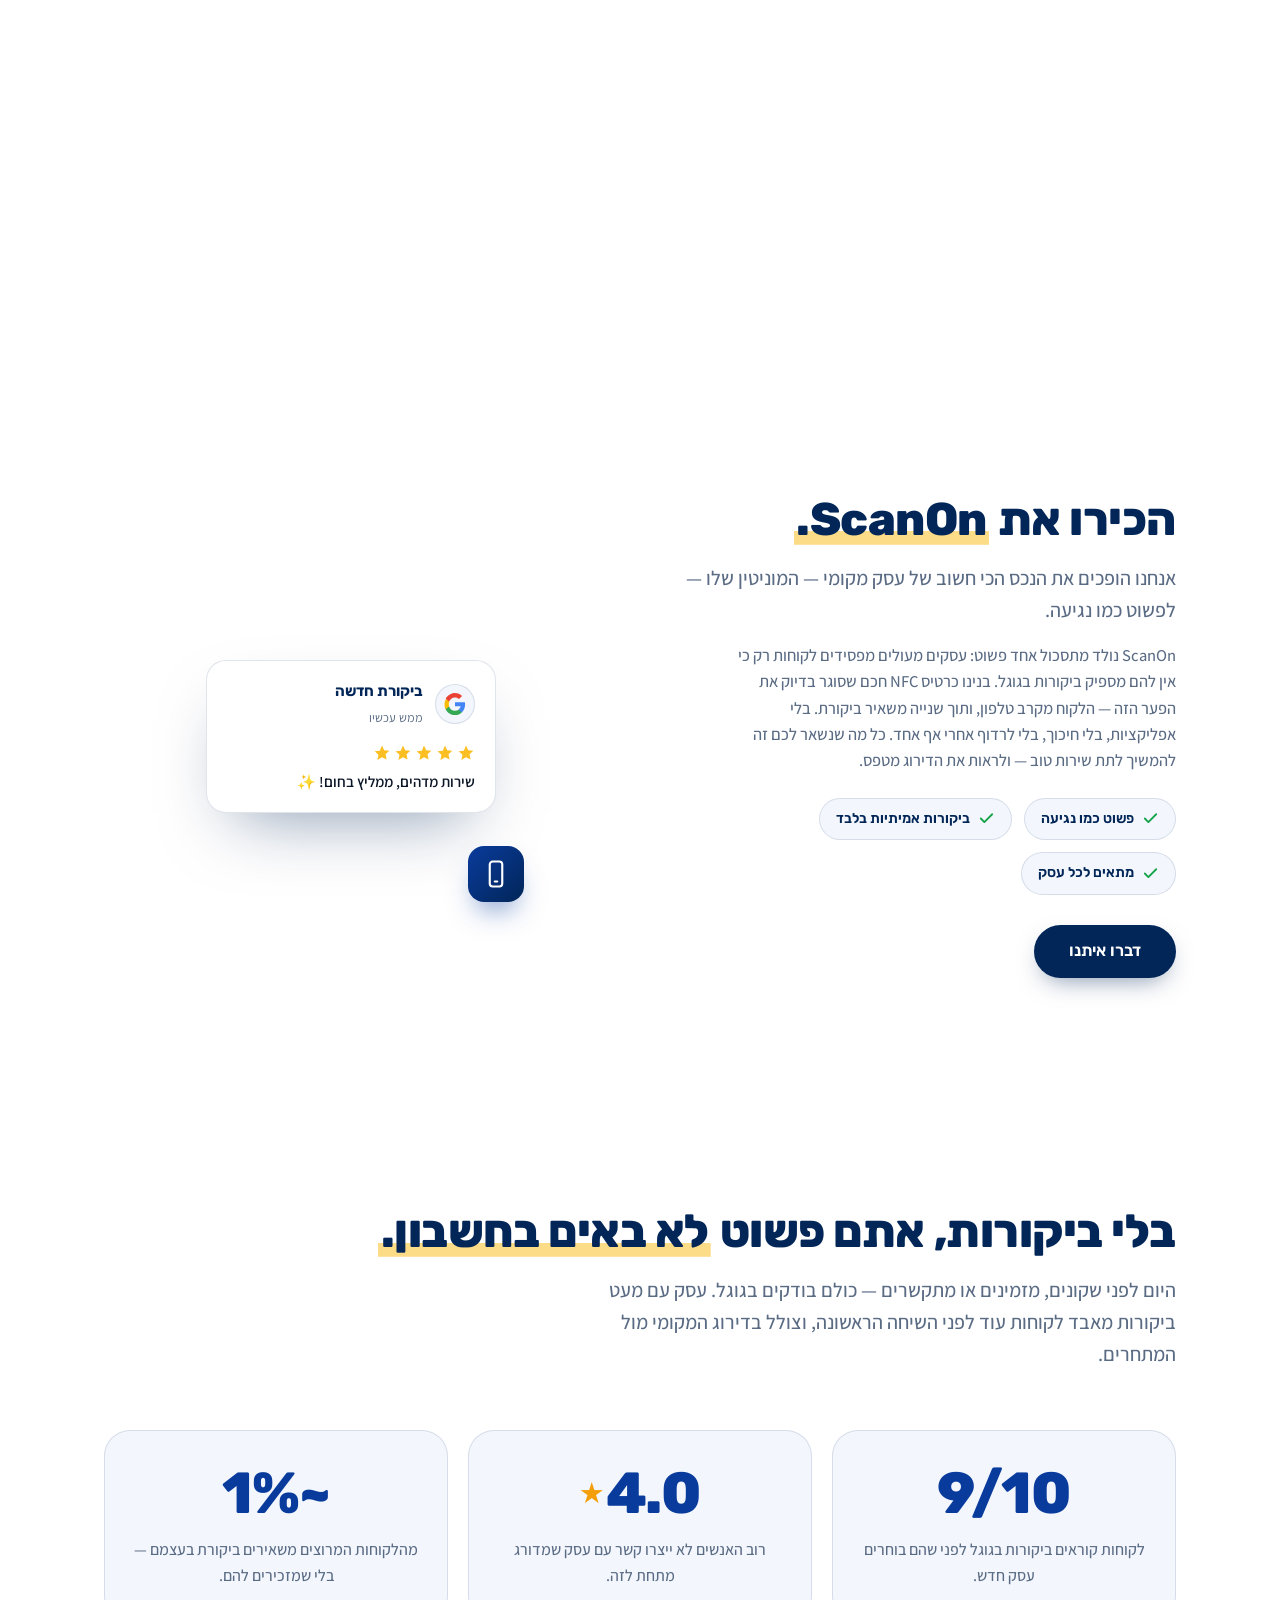
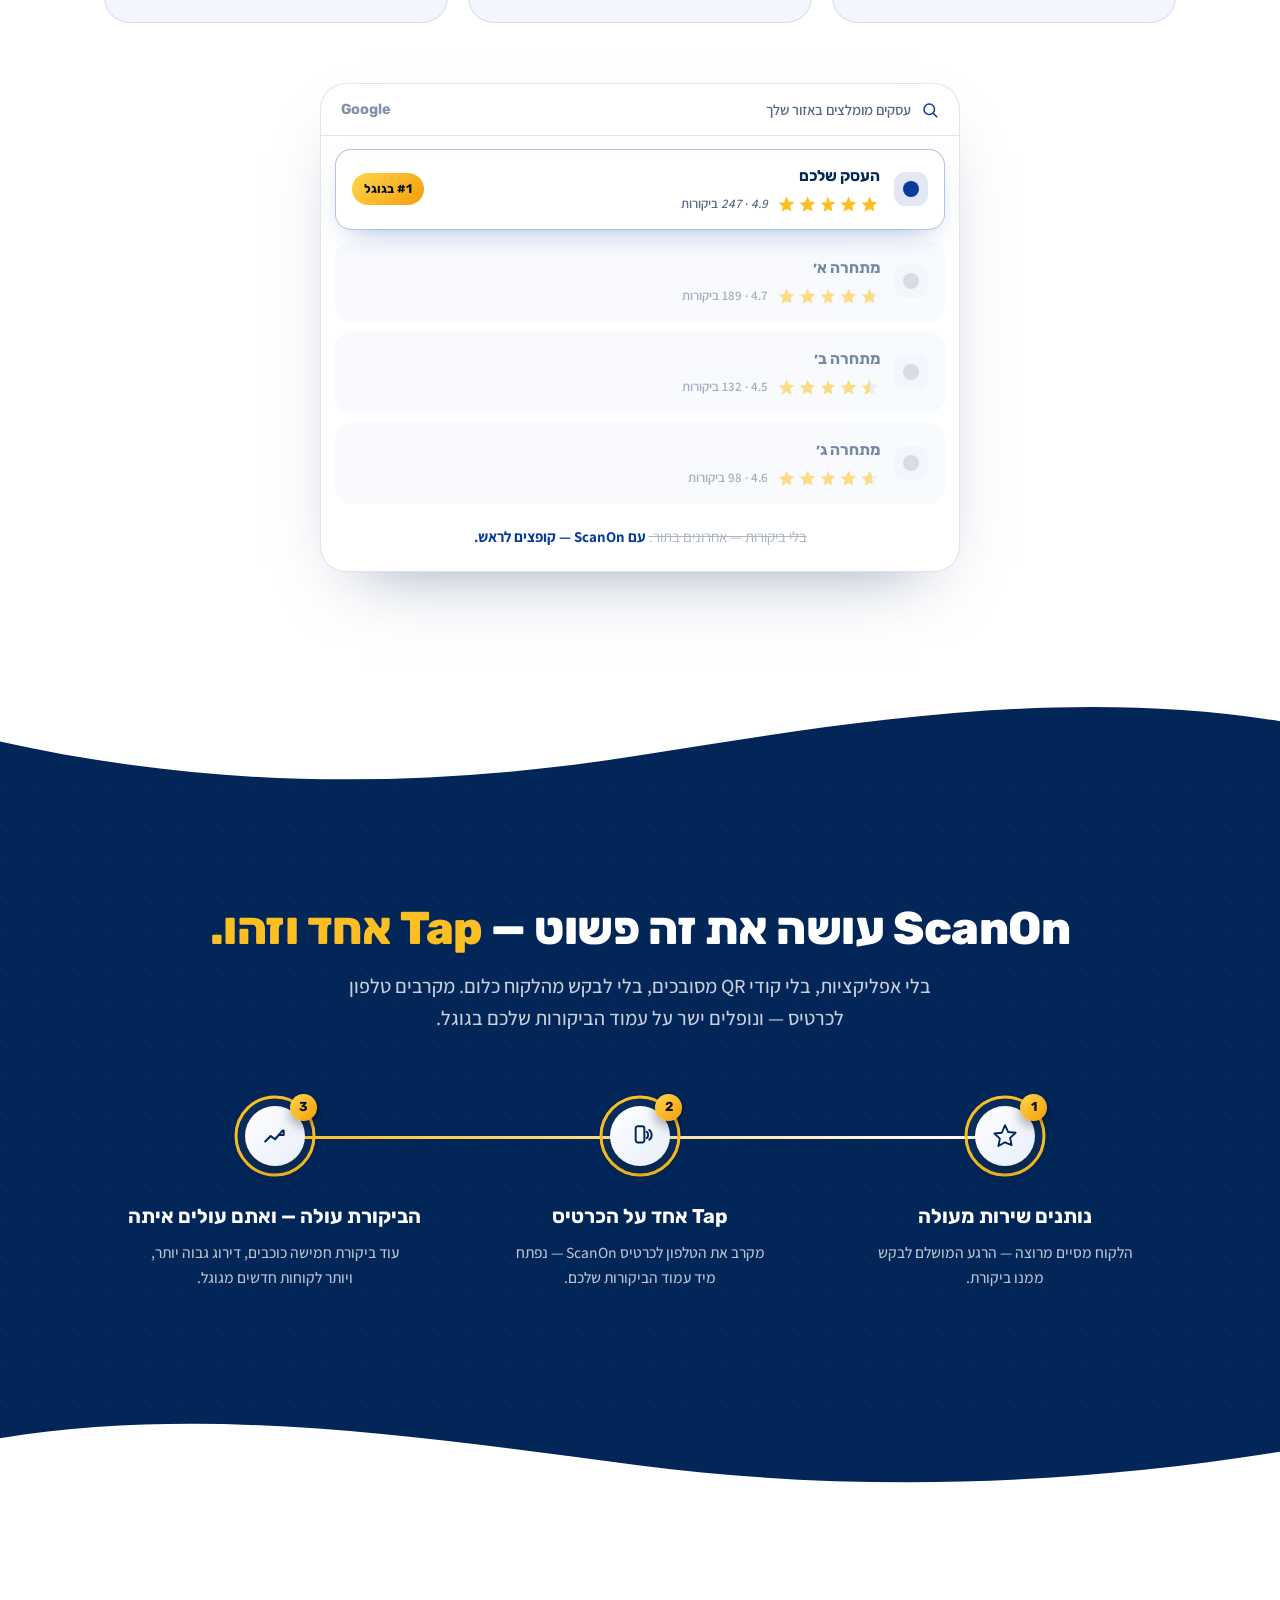
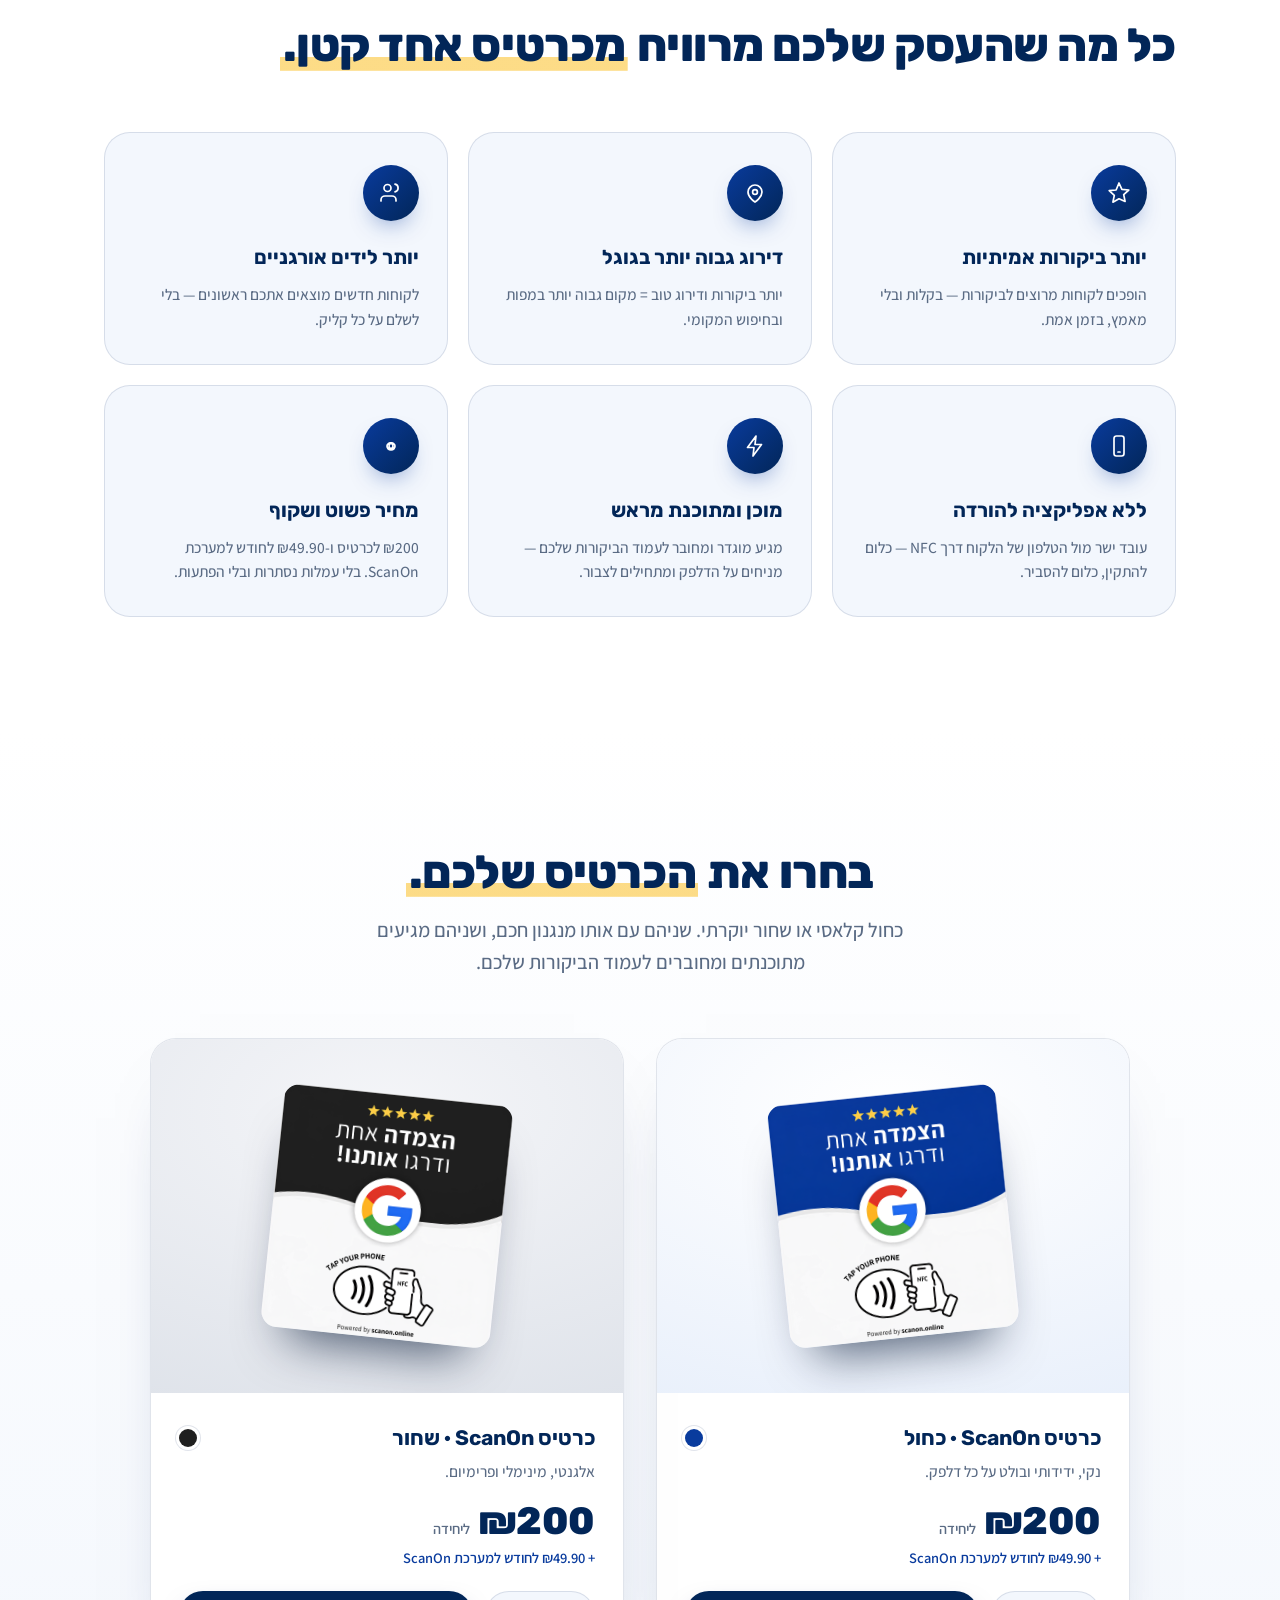
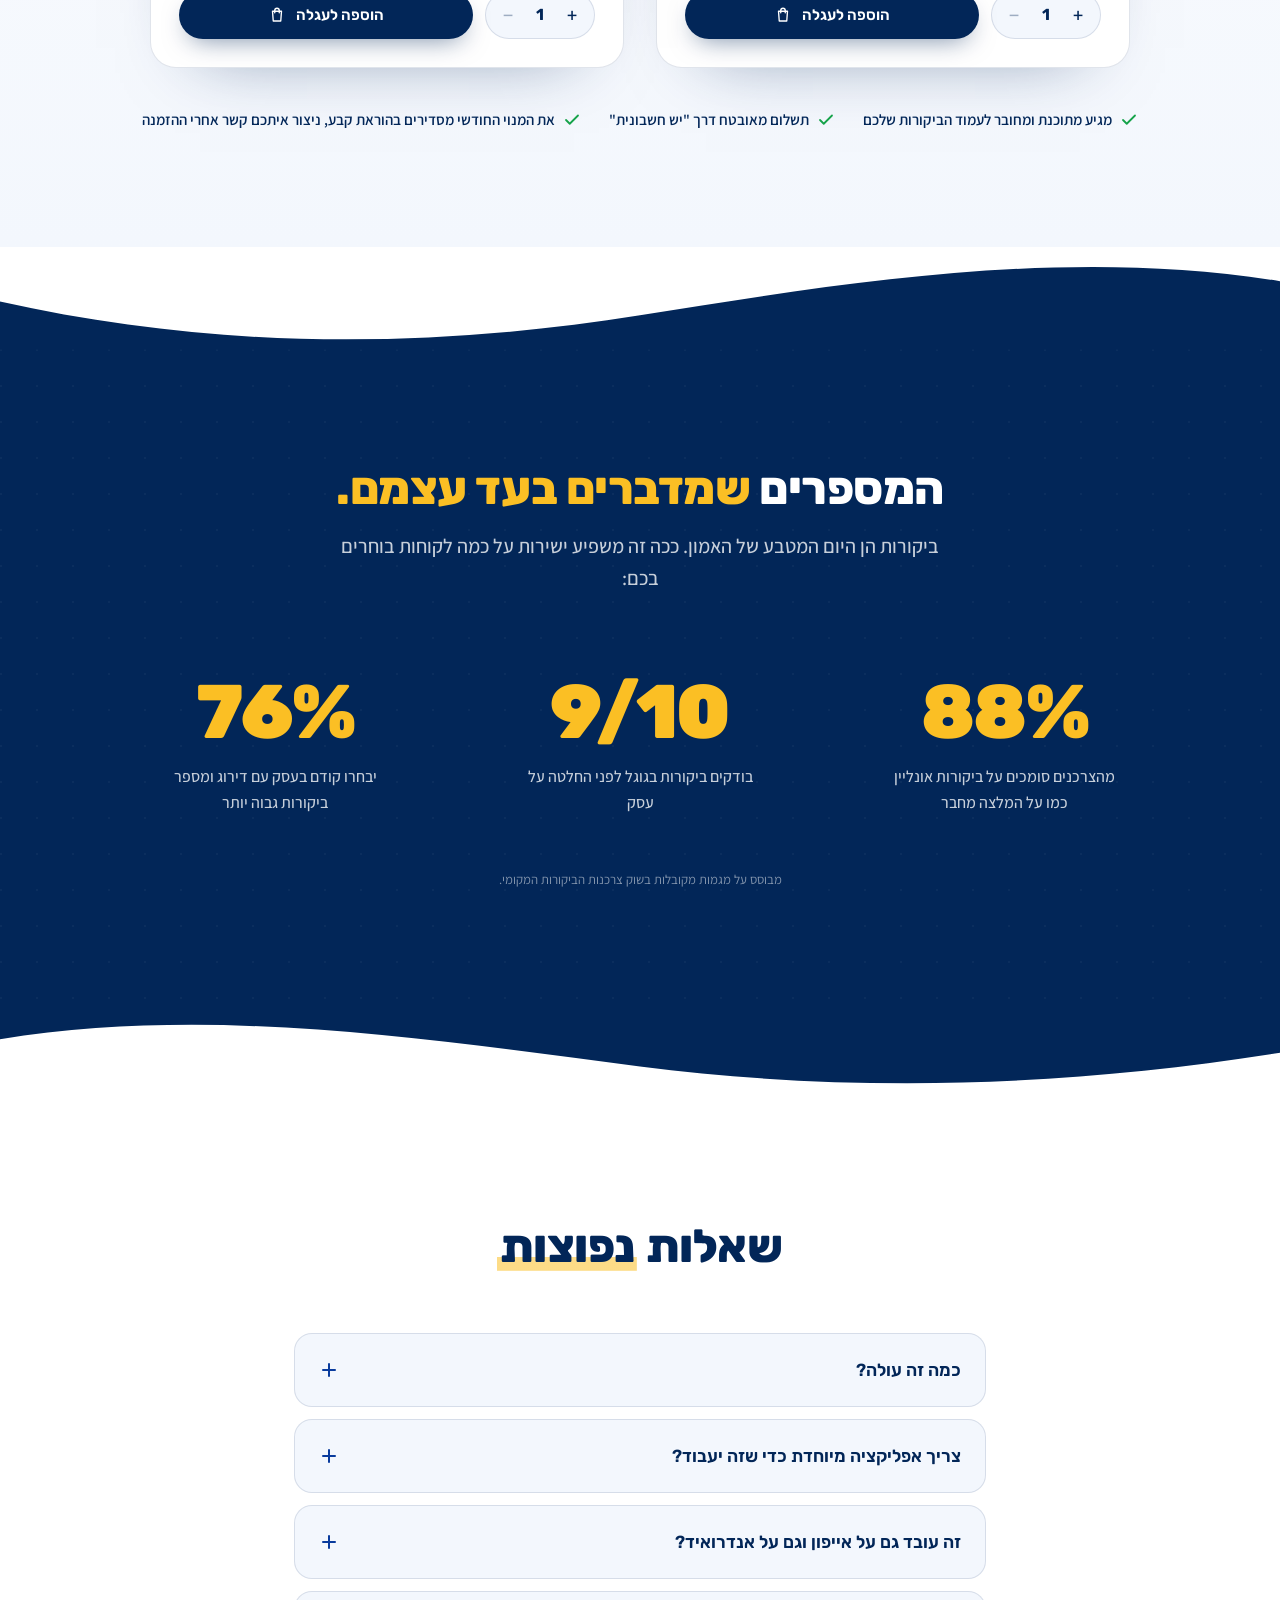
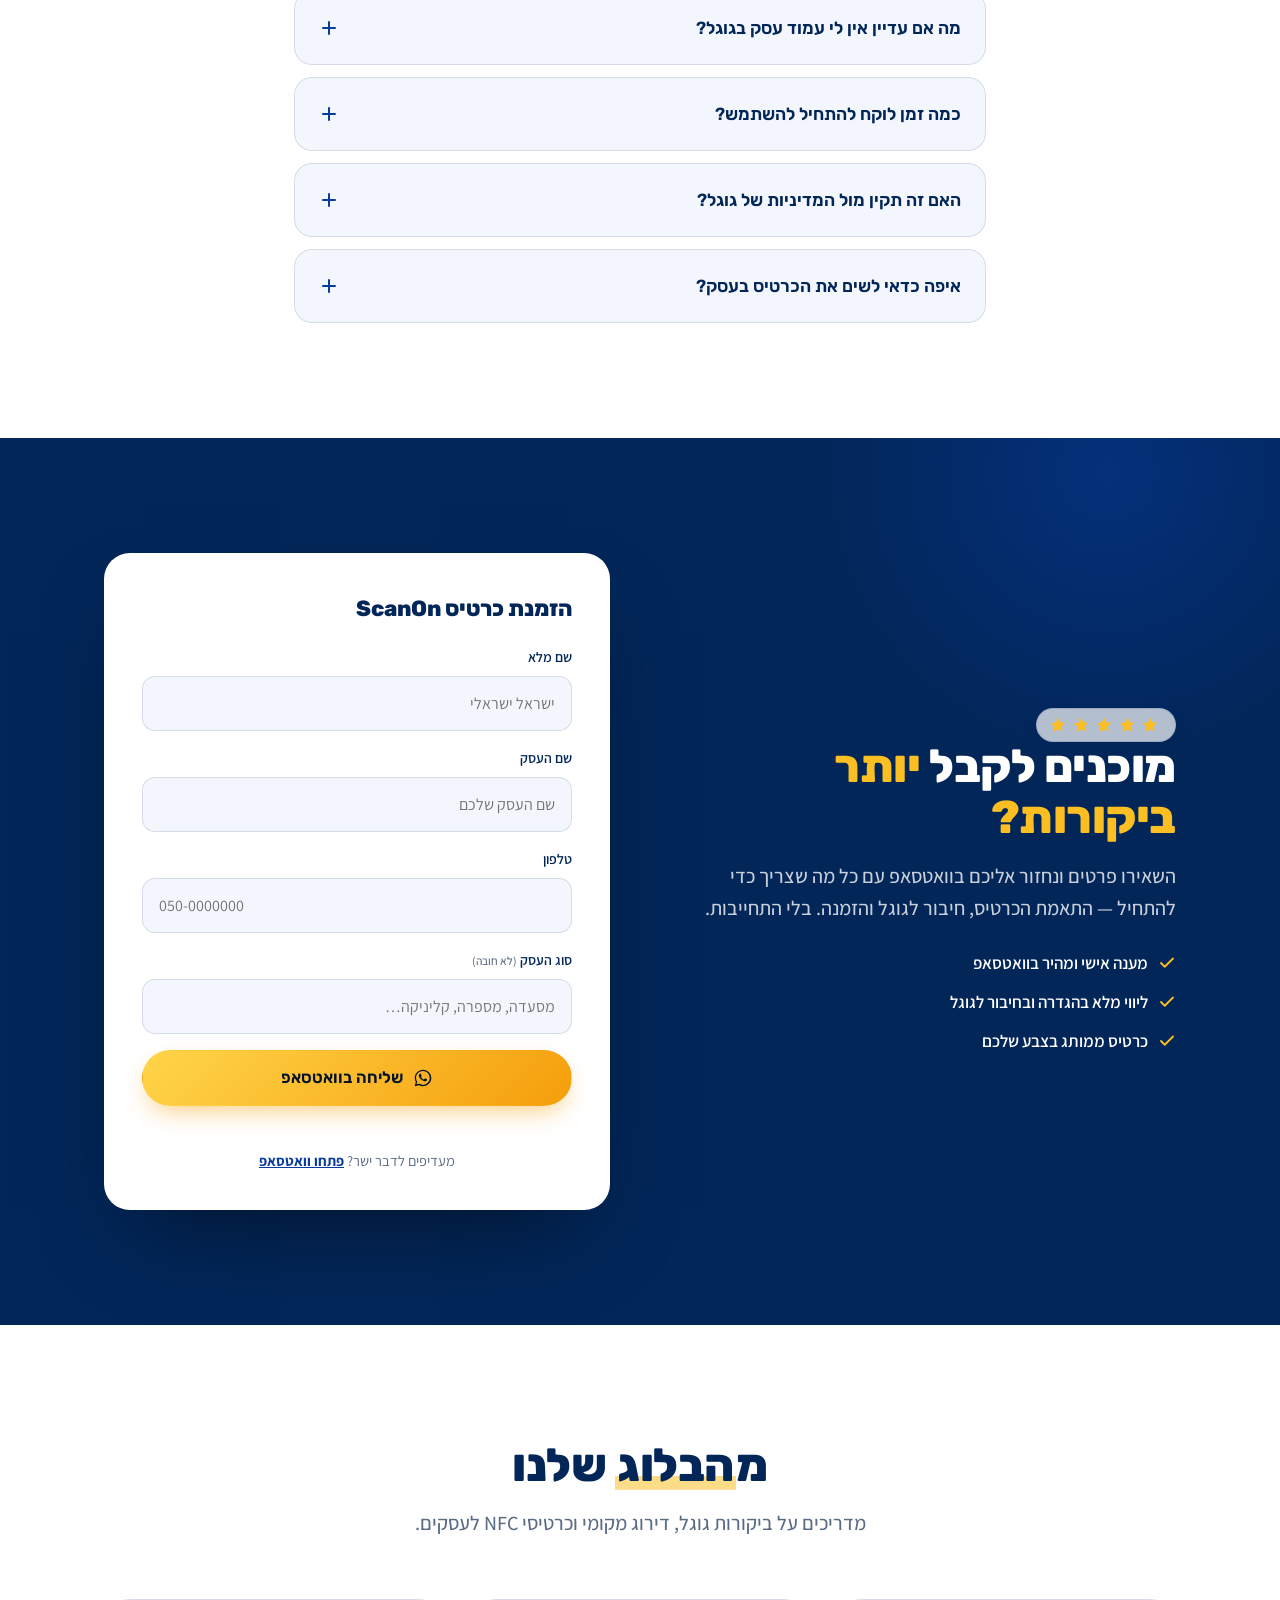
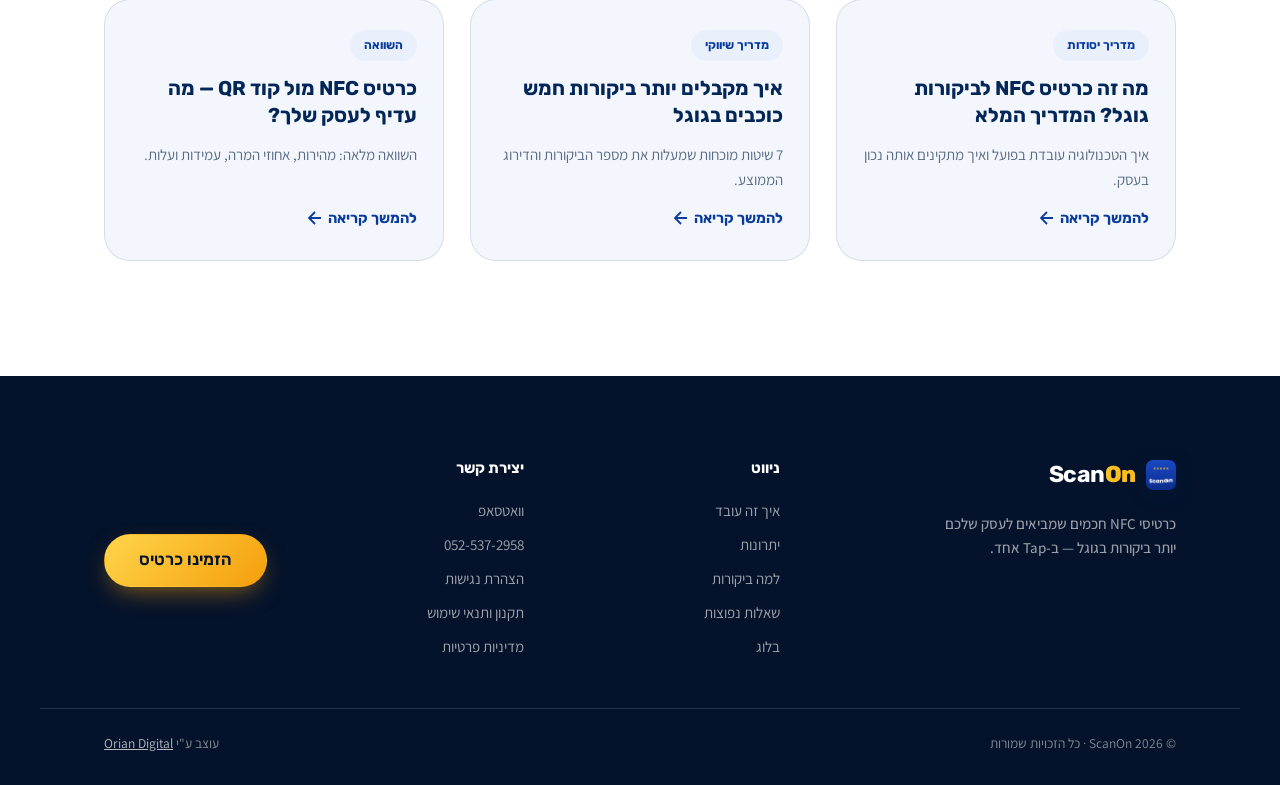
==== commit 496b5d56: "﻿Add shop: two cards at 200 ILS with cart and yeshlee checkout Product cards with quantity and add-t" ====
--- a/index.html
+++ b/index.html
@@ -26,7 +26,7 @@
   <script src="assets/framebust.js?v=1"></script>
 <!-- Fonts -->
   <link rel="stylesheet" href="assets/fonts.css?v=1">
-<link rel="stylesheet" href="assets/styles.css?v=7">
+<link rel="stylesheet" href="assets/styles.css?v=9">
 <link rel="icon" href="assets/img/logo.png" type="image/png">
 
 <script type="application/ld+json">
@@ -37,7 +37,8 @@
   "description":"כרטיס NFC חכם שמפנה לקוחות ישירות לעמוד הביקורות של העסק בגוגל, כדי לצבור יותר ביקורות חמישה כוכבים בקלות.",
   "brand":{"@type":"Brand","name":"ScanOn"},
   "category":"NFC Review Card",
-  "image":"assets/img/card-blue.png"
+  "image":"https://scanon.online/assets/img/card-blue.png",
+  "offers":{"@type":"Offer","price":"200","priceCurrency":"ILS","availability":"https://schema.org/InStock","url":"https://scanon.online/#shop"}
 }
 </script>
 </head>
@@ -86,7 +87,7 @@
       <a href="#faq">שאלות נפוצות</a>
       <a href="blog.html">בלוג</a>
     </nav>
-    <a class="btn btn--nav" data-wa data-wa-msg="היי, אשמח לפרטים על כרטיס ScanOn לעסק שלי 🙂">הזמנת כרטיס</a>
+    <a class="btn btn--nav" href="#shop">הזמנת כרטיס</a>
     <button class="nav__burger" aria-label="פתיחת תפריט" aria-expanded="false" aria-controls="drawer"><span></span><span></span></button>
   </div>
 </header>
@@ -99,7 +100,7 @@
     <a href="#why">למה ביקורות</a>
     <a href="#faq">שאלות נפוצות</a>
     <a href="blog.html">בלוג</a>
-    <a class="btn btn--gold btn--lg" data-wa data-wa-msg="היי, אשמח לפרטים על כרטיס ScanOn לעסק שלי 🙂">הזמנת כרטיס</a>
+    <a class="btn btn--gold btn--lg" href="#shop">הזמנת כרטיס</a>
   </nav>
 </div>
 
@@ -125,7 +126,7 @@
         </h1>
         <p class="hero__lede">כרטיס NFC חכם של ScanOn — הלקוח מקרב את הטלפון, וקופץ ישר לעמוד הביקורות שלכם. <b>Tap אחד</b>, בלי אפליקציה, בלי טפסים. יותר ביקורות אמיתיות, דירוג גבוה יותר, ויותר לקוחות שמוצאים אתכם.</p>
         <div class="hero__cta">
-          <a class="btn btn--gold btn--lg magnetic" data-wa data-wa-msg="היי, אשמח להזמין כרטיס ScanOn לעסק שלי 🙂">
+          <a class="btn btn--gold btn--lg magnetic" href="#shop">
             הזמינו כרטיס
             <svg viewBox="0 0 24 24" width="19" height="19" aria-hidden="true"><path d="M20 4L4 4M4 4l0 16M4 4l16 16" stroke="currentColor" stroke-width="2" fill="none" stroke-linecap="round" stroke-linejoin="round"/></svg>
           </a>
@@ -134,7 +135,7 @@
         <ul class="hero__trust">
           <li><svg viewBox="0 0 24 24" width="18" height="18" aria-hidden="true"><path d="M20 6L9 17l-5-5" stroke="currentColor" stroke-width="2.4" fill="none" stroke-linecap="round" stroke-linejoin="round"/></svg> ללא אפליקציה</li>
           <li><svg viewBox="0 0 24 24" width="18" height="18" aria-hidden="true"><path d="M20 6L9 17l-5-5" stroke="currentColor" stroke-width="2.4" fill="none" stroke-linecap="round" stroke-linejoin="round"/></svg> עובד על כל טלפון</li>
-          <li><svg viewBox="0 0 24 24" width="18" height="18" aria-hidden="true"><path d="M20 6L9 17l-5-5" stroke="currentColor" stroke-width="2.4" fill="none" stroke-linecap="round" stroke-linejoin="round"/></svg> חד־פעמי, בלי מנוי</li>
+          <li><svg viewBox="0 0 24 24" width="18" height="18" aria-hidden="true"><path d="M20 6L9 17l-5-5" stroke="currentColor" stroke-width="2.4" fill="none" stroke-linecap="round" stroke-linejoin="round"/></svg> מגיע מוכן לשימוש</li>
         </ul>
       </div>
 
@@ -318,30 +319,67 @@
       </article>
       <article class="ben will-fade">
         <div class="ben__ic" aria-hidden="true"><svg viewBox="0 0 24 24" width="24" height="24"><path d="M8 12a3 3 0 1 0 0-.01M16 12a3 3 0 1 1 0-.01M8 12c0 2.2 1.6 4 4 4s4-1.8 4-4" stroke="currentColor" stroke-width="1.7" fill="none" stroke-linecap="round"/></svg></div>
-        <h3>חד־פעמי, בלי מנוי חודשי</h3>
-        <p>קונים פעם אחת ומשתמשים שוב ושוב. בלי תשלומים חוזרים, בלי הפתעות.</p>
-      </article>
-    </div>
-  </div>
-</section>
-
-<!-- ===== PRODUCT COLORS ===== -->
-<section class="sec sec--product" id="product">
-  <div class="shell product__in">
-    <div class="product__copy will-rise">
-      <h2 class="h2">שני צבעים. <span class="u">אותה תוצאה.</span></h2>
-      <p class="lede">בחרו את הכרטיס שמתאים למותג שלכם — כחול קלאסי או שחור יוקרתי. שניהם עם אותו מנגנון חכם שמביא לכם ביקורות, ושניהם נראים מצוין על כל דלפק.</p>
-      <ul class="product__pts">
-        <li><span class="dot dot--blue" aria-hidden="true"></span> כחול ScanOn — נקי, ידידותי, בולט</li>
-        <li><span class="dot dot--black" aria-hidden="true"></span> שחור פרימיום — אלגנטי ומינימלי</li>
-        <li><span class="dot dot--gold" aria-hidden="true"></span> מגיע מוכן — מחובר מראש לעמוד הביקורות שלכם</li>
-      </ul>
-      <a class="btn btn--navy btn--lg magnetic" data-wa data-wa-msg="היי, אשמח לראות אפשרויות מיתוג לכרטיס ScanOn 🙂">בחרו את הכרטיס שלכם</a>
-    </div>
-    <div class="product__cards will-rise" aria-hidden="true">
-      <div class="pcard pcard--b"><img src="assets/img/card-blue.png" alt="" width="1000" height="1060" loading="lazy"></div>
-      <div class="pcard pcard--k"><img src="assets/img/card-black.png" alt="" width="1000" height="1060" loading="lazy"></div>
-    </div>
+        <h3>מחיר פשוט ושקוף</h3>
+        <p>₪200 לכרטיס ו-₪49.90 לחודש למערכת ScanOn. בלי עמלות נסתרות ובלי הפתעות.</p>
+      </article>
+    </div>
+  </div>
+</section>
+
+<!-- ===== SHOP ===== -->
+<section class="sec sec--shop" id="shop">
+  <div class="shell">
+    <div class="sec-head sec-head--center will-rise">
+      <h2 class="h2">בחרו את <span class="u">הכרטיס שלכם.</span></h2>
+      <p class="lede">כחול קלאסי או שחור יוקרתי. שניהם עם אותו מנגנון חכם, ושניהם מגיעים מתוכנתים ומחוברים לעמוד הביקורות שלכם.</p>
+    </div>
+    <div class="shop">
+      <article class="prod will-rise" data-sku="blue">
+        <div class="prod__media"><img src="assets/img/card-blue.png" alt="כרטיס ScanOn בצבע כחול" width="1000" height="1060" loading="lazy"></div>
+        <div class="prod__body">
+          <div class="prod__top"><h3>כרטיס ScanOn · כחול</h3><span class="prod__sw prod__sw--blue" aria-hidden="true"></span></div>
+          <p class="prod__desc">נקי, ידידותי ובולט על כל דלפק.</p>
+          <p class="prod__price"><b>₪200</b><span>ליחידה</span></p>
+          <p class="prod__plan">+ ₪49.90 לחודש למערכת ScanOn</p>
+          <div class="prod__buy">
+            <div class="qty" role="group" aria-label="כמות">
+              <button type="button" data-step="1" aria-label="הוספת יחידה">+</button>
+              <span class="qty__n" aria-live="polite">1</span>
+              <button type="button" data-step="-1" aria-label="הפחתת יחידה">−</button>
+            </div>
+            <button type="button" class="btn btn--navy prod__add" data-add="blue">
+              הוספה לעגלה
+              <svg viewBox="0 0 24 24" width="18" height="18" aria-hidden="true"><path d="M6 7h12l-1 13H7L6 7z" stroke="currentColor" stroke-width="1.8" fill="none" stroke-linejoin="round"/><path d="M9 9V6a3 3 0 0 1 6 0v3" stroke="currentColor" stroke-width="1.8" fill="none" stroke-linecap="round"/></svg>
+            </button>
+          </div>
+        </div>
+      </article>
+      <article class="prod will-rise" data-sku="black">
+        <div class="prod__media prod__media--dark"><img src="assets/img/card-black.png" alt="כרטיס ScanOn בצבע שחור" width="1000" height="1060" loading="lazy"></div>
+        <div class="prod__body">
+          <div class="prod__top"><h3>כרטיס ScanOn · שחור</h3><span class="prod__sw prod__sw--black" aria-hidden="true"></span></div>
+          <p class="prod__desc">אלגנטי, מינימלי ופרימיום.</p>
+          <p class="prod__price"><b>₪200</b><span>ליחידה</span></p>
+          <p class="prod__plan">+ ₪49.90 לחודש למערכת ScanOn</p>
+          <div class="prod__buy">
+            <div class="qty" role="group" aria-label="כמות">
+              <button type="button" data-step="1" aria-label="הוספת יחידה">+</button>
+              <span class="qty__n" aria-live="polite">1</span>
+              <button type="button" data-step="-1" aria-label="הפחתת יחידה">−</button>
+            </div>
+            <button type="button" class="btn btn--navy prod__add" data-add="black">
+              הוספה לעגלה
+              <svg viewBox="0 0 24 24" width="18" height="18" aria-hidden="true"><path d="M6 7h12l-1 13H7L6 7z" stroke="currentColor" stroke-width="1.8" fill="none" stroke-linejoin="round"/><path d="M9 9V6a3 3 0 0 1 6 0v3" stroke="currentColor" stroke-width="1.8" fill="none" stroke-linecap="round"/></svg>
+            </button>
+          </div>
+        </div>
+      </article>
+    </div>
+    <ul class="shop__inc will-rise">
+      <li><svg viewBox="0 0 24 24" width="18" height="18" aria-hidden="true"><path d="M20 6L9 17l-5-5" stroke="currentColor" stroke-width="2.4" fill="none" stroke-linecap="round" stroke-linejoin="round"/></svg> מגיע מתוכנת ומחובר לעמוד הביקורות שלכם</li>
+      <li><svg viewBox="0 0 24 24" width="18" height="18" aria-hidden="true"><path d="M20 6L9 17l-5-5" stroke="currentColor" stroke-width="2.4" fill="none" stroke-linecap="round" stroke-linejoin="round"/></svg> תשלום מאובטח דרך "יש חשבונית"</li>
+      <li><svg viewBox="0 0 24 24" width="18" height="18" aria-hidden="true"><path d="M20 6L9 17l-5-5" stroke="currentColor" stroke-width="2.4" fill="none" stroke-linecap="round" stroke-linejoin="round"/></svg> את המנוי החודשי מסדירים בהוראת קבע, ניצור איתכם קשר אחרי ההזמנה</li>
+    </ul>
   </div>
 </section>
 
@@ -370,6 +408,7 @@
       <h2 class="h2">שאלות <span class="u">נפוצות</span></h2>
     </div>
     <div class="faq">
+      <details class="faq__item will-rise"><summary>כמה זה עולה?<span class="faq__x" aria-hidden="true"></span></summary><div class="faq__a"><p>כרטיס ScanOn עולה ₪200 ליחידה, ובנוסף ₪49.90 לחודש למערכת ScanOn. את הכרטיס משלמים באתר בתשלום מאובטח, ואת המנוי החודשי מסדירים בהוראת קבע: ניצור איתכם קשר אחרי ההזמנה כדי להשלים את זה.</p></div></details>
       <details class="faq__item will-rise"><summary>צריך אפליקציה מיוחדת כדי שזה יעבוד?<span class="faq__x" aria-hidden="true"></span></summary><div class="faq__a"><p>לא. טכנולוגיית ה-NFC מובנית כבר בטלפון של הלקוח. הוא פשוט מקרב את המכשיר לכרטיס — ועמוד הביקורות שלכם נפתח אוטומטית. שום דבר להתקין.</p></div></details>
       <details class="faq__item will-rise"><summary>זה עובד גם על אייפון וגם על אנדרואיד?<span class="faq__x" aria-hidden="true"></span></summary><div class="faq__a"><p>כן. הכרטיס עובד על הרוב המוחלט של הטלפונים מהשנים האחרונות — אייפון ואנדרואיד כאחד. באייפון הקריאה אוטומטית לגמרי, בלי שום פעולה מיוחדת.</p></div></details>
       <details class="faq__item will-rise"><summary>מה אם עדיין אין לי עמוד עסק בגוגל?<span class="faq__x" aria-hidden="true"></span></summary><div class="faq__a"><p>אין בעיה — נעזור לכם להקים ולחבר את פרופיל Google Business, ונכוון את הכרטיס ישר לעמוד הביקורות שלכם. אתם מקבלים הכל מוכן לשימוש.</p></div></details>
@@ -474,7 +513,7 @@
       <a href="terms.html">תקנון ותנאי שימוש</a>
       <a href="privacy.html">מדיניות פרטיות</a>
     </div>
-    <a class="btn btn--gold btn--lg foot__cta magnetic" data-wa data-wa-msg="היי, אשמח להזמין כרטיס ScanOn לעסק שלי 🙂">הזמינו כרטיס</a>
+    <a class="btn btn--gold btn--lg foot__cta magnetic" href="#shop">הזמינו כרטיס</a>
   </div>
   <div class="shell foot__base">
     <span>© <span data-year>2026</span> ScanOn · כל הזכויות שמורות</span>
@@ -483,15 +522,15 @@
 </footer>
 
 <!-- Sticky mobile CTA -->
-<a class="mcta" data-wa data-wa-msg="היי, אשמח להזמין כרטיס ScanOn לעסק שלי 🙂" aria-hidden="true">
-  <svg viewBox="0 0 24 24" width="20" height="20" aria-hidden="true"><path d="M12.04 2C6.58 2 2.13 6.45 2.13 11.91c0 1.75.46 3.45 1.32 4.95L2 22l5.25-1.38c1.45.79 3.08 1.21 4.79 1.21 5.46 0 9.91-4.45 9.91-9.91S17.5 2 12.04 2z" fill="currentColor"/></svg>
-  הזמינו כרטיס — דברו איתנו
+<a class="mcta" href="#shop" aria-hidden="true" tabindex="-1">
+  <svg viewBox="0 0 24 24" width="20" height="20" aria-hidden="true"><path d="M6 7h12l-1 13H7L6 7z" stroke="currentColor" stroke-width="1.9" fill="none" stroke-linejoin="round"/><path d="M9 9V6a3 3 0 0 1 6 0v3" stroke="currentColor" stroke-width="1.9" fill="none" stroke-linecap="round"/></svg>
+  <span class="mcta__t">לרכישת כרטיס · ₪200</span>
 </a>
 
 <script src="assets/vendor/gsap.min.js"></script>
 <script src="assets/vendor/ScrollTrigger.min.js"></script>
 <script src="assets/vendor/SplitText.min.js"></script>
 <script src="assets/vendor/lenis.min.js"></script>
-<script src="assets/app.js?v=4"></script>
+<script src="assets/app.js?v=5"></script>
 </body>
 </html>
--- a/assets/styles.css
+++ b/assets/styles.css
@@ -263,21 +263,101 @@
 .ben h3{ font-family:var(--f-display); font-weight:700; font-size:20px; color:var(--navy); margin-top:20px }
 .ben p{ color:var(--muted); margin-top:9px; font-weight:500; font-size:15.5px }
 
-/* ---------- PRODUCT COLORS ---------- */
-.sec--product{ background:linear-gradient(180deg,var(--white),var(--paper)) }
-.product__in{ display:grid; grid-template-columns:1fr 1fr; align-items:center; gap:clamp(30px,5vw,64px) }
-.product__pts{ list-style:none; margin:26px 0 30px; display:flex; flex-direction:column; gap:14px; font-weight:600; color:var(--navy) }
-.product__pts li{ display:flex; align-items:center; gap:12px }
-.dot{ width:16px; height:16px; border-radius:50%; flex-shrink:0; box-shadow:0 3px 8px rgba(0,0,0,.2) }
-.dot--blue{ background:var(--navy-2) } .dot--black{ background:#1f1f1f } .dot--gold{ background:var(--gold) }
-.product__cards{ position:relative; display:flex; align-items:center; justify-content:center; min-height:clamp(300px,40vw,440px) }
-.pcard{ position:relative; flex:0 0 auto; width:clamp(150px,40%,210px); aspect-ratio:1000/1060; border-radius:20px; overflow:hidden;
-  box-shadow:0 40px 80px -40px rgba(2,38,88,.6); transition:transform .55s var(--ease-out) }
-.pcard img{ width:100%; height:100%; object-fit:cover; display:block }
-.pcard--k{ transform:rotate(6deg) translateX(14%); z-index:1 }
-.pcard--b{ transform:rotate(-5deg) translateX(-14%); z-index:2 }
-.product__cards:hover .pcard--b{ transform:rotate(-8deg) translateX(-16%) translateY(-8px) }
-.product__cards:hover .pcard--k{ transform:rotate(9deg) translateX(16%) translateY(-8px) }
+/* ---------- SHOP ---------- */
+.sec--shop{ background:linear-gradient(180deg,var(--white),var(--paper)) }
+.shop{ display:grid; grid-template-columns:1fr 1fr; gap:clamp(18px,3vw,32px); max-width:980px; margin-inline:auto }
+.prod{ background:#fff; border:1px solid var(--line); border-radius:var(--r-lg); overflow:hidden; display:flex; flex-direction:column;
+  box-shadow:0 30px 70px -50px rgba(2,38,88,.55); transition:box-shadow .4s, border-color .4s }
+.prod:hover{ border-color:rgba(9,59,157,.28); box-shadow:0 40px 80px -44px rgba(2,38,88,.6) }
+.prod__media{ position:relative; aspect-ratio:4/3; display:grid; place-items:center; overflow:hidden;
+  background:radial-gradient(120% 90% at 50% 20%,#fff 0%,var(--paper-2) 100%) }
+.prod__media--dark{ background:radial-gradient(120% 90% at 50% 20%,#f4f5f8 0%,#dfe3ea 100%) }
+.prod__media img{ width:min(52%,230px); height:auto; aspect-ratio:1000/1060; border-radius:16px; transform:rotate(-6deg); box-shadow:0 34px 50px -26px rgba(2,20,50,.7);
+  transition:transform .7s var(--ease-out) }
+.prod__media--dark img{ transform:rotate(6deg) }
+.prod:hover .prod__media img{ transform:rotate(0) translateY(-8px) }
+.prod__body{ padding:clamp(20px,2.4vw,28px); display:flex; flex-direction:column; flex:1 }
+.prod__top{ display:flex; align-items:center; justify-content:space-between; gap:12px }
+.prod__top h3{ font-family:var(--f-display); font-weight:700; font-size:clamp(18px,1.8vw,21px); color:var(--navy) }
+.prod__sw{ width:18px; height:18px; border-radius:50%; flex-shrink:0; box-shadow:0 0 0 3px #fff, 0 0 0 4px var(--line) }
+.prod__sw--blue{ background:var(--navy-2) } .prod__sw--black{ background:#1f1f1f }
+.prod__desc{ color:var(--muted); font-weight:500; font-size:15.5px; margin-top:4px }
+.prod__price{ display:flex; align-items:baseline; gap:8px; margin-top:18px }
+.prod__price b{ font-family:var(--f-display); font-weight:800; font-size:clamp(30px,3.4vw,38px); color:var(--navy); line-height:1; letter-spacing:-.01em }
+.prod__price span{ color:var(--muted); font-weight:600; font-size:14.5px }
+.prod__plan{ margin-top:6px; font-weight:600; font-size:14.5px; color:var(--navy-2) }
+.prod__buy{ display:flex; gap:12px; margin-top:auto; padding-top:22px }
+.prod__add{ flex:1 }
+.prod__add.is-added{ background:#16a34a }
+.qty{ display:inline-flex; align-items:center; border:1.6px solid var(--line); border-radius:999px; padding:3px; flex-shrink:0; background:var(--paper) }
+.qty button{ width:38px; height:38px; border-radius:50%; font-size:20px; font-weight:600; color:var(--navy); line-height:1; transition:background .2s }
+.qty button:hover{ background:#fff }
+.qty button:disabled{ opacity:.35; cursor:default; background:none }
+.qty__n{ min-width:26px; text-align:center; font-family:var(--f-display); font-weight:700; font-size:16px; color:var(--navy) }
+.shop__inc{ list-style:none; display:flex; flex-wrap:wrap; justify-content:center; gap:10px 28px; margin-top:clamp(28px,4vw,40px);
+  font-weight:600; font-size:15px; color:var(--navy) }
+.shop__inc li{ display:flex; align-items:center; gap:8px } .shop__inc svg{ color:#16a34a; flex-shrink:0 }
+
+/* ---------- Cart ---------- */
+.nav__cart{ position:relative; width:44px; height:44px; border-radius:12px; display:grid; place-items:center; color:var(--navy); flex-shrink:0; transition:background .25s }
+.nav__cart:hover{ background:var(--paper-2) }
+.nav__cart-n{ position:absolute; top:3px; left:1px; min-width:19px; height:19px; padding:0 5px; border-radius:99px; display:grid; place-items:center;
+  font-family:var(--f-display); font-weight:700; font-size:11.5px; line-height:1; color:var(--navy-deep); background:linear-gradient(135deg,#ffd54a,var(--gold-2));
+  box-shadow:0 0 0 2px #fff; transform:scale(0); transition:transform .35s var(--ease-out) }
+.nav__cart.has-items .nav__cart-n{ transform:scale(1) }
+.nav__cart.bump{ animation:cart-bump .5s var(--ease-out) }
+@keyframes cart-bump{ 0%{ transform:scale(1) } 35%{ transform:scale(1.22) rotate(-8deg) } 100%{ transform:scale(1) } }
+.nav.is-open .nav__cart{ color:#fff }
+.cart-ov{ position:fixed; inset:0; z-index:1400; background:rgba(4,18,43,.46); backdrop-filter:blur(3px); opacity:0; visibility:hidden; transition:opacity .4s, visibility .4s }
+.cart-ov.is-open{ opacity:1; visibility:visible }
+.cart{ position:fixed; top:0; bottom:0; left:0; z-index:1500; width:min(430px,100%); background:#fff; display:flex; flex-direction:column;
+  box-shadow:30px 0 80px -30px rgba(2,20,50,.5); transform:translateX(-102%); visibility:hidden; transition:transform .55s var(--ease-out), visibility .55s }
+.cart.is-open{ transform:none; visibility:visible }
+.cart__head{ display:flex; align-items:center; justify-content:space-between; gap:12px; padding:20px 22px; border-bottom:1px solid var(--line) }
+.cart__head h2{ font-family:var(--f-display); font-weight:800; font-size:21px; color:var(--navy) }
+.cart__head h2 span{ font-weight:600; font-size:15px; color:var(--muted) }
+.cart__x{ width:40px; height:40px; border-radius:50%; display:grid; place-items:center; color:var(--navy); background:var(--paper); transition:background .2s, transform .3s }
+.cart__x:hover{ background:var(--paper-2); transform:rotate(90deg) }
+.cart__body{ flex:1; overflow-y:auto; overscroll-behavior:contain; padding:8px 22px }
+.cart__list{ list-style:none }
+.cart__item{ display:grid; grid-template-columns:64px 1fr auto; gap:14px; align-items:center; padding:16px 0; border-bottom:1px solid var(--line-2) }
+.cart__item img{ width:64px; height:auto; aspect-ratio:1000/1060; border-radius:10px; box-shadow:0 10px 20px -12px rgba(2,20,50,.6) }
+.cart__item b{ display:block; font-family:var(--f-display); font-weight:700; font-size:15.5px; color:var(--navy) }
+.cart__item small{ display:block; color:var(--muted); font-weight:600; font-size:13px; margin-top:2px }
+.cart__item .qty{ margin-top:8px; padding:2px } .cart__item .qty button{ width:30px; height:30px; font-size:17px }
+.cart__side{ display:flex; flex-direction:column; align-items:flex-end; gap:8px; align-self:stretch; justify-content:space-between }
+.cart__line{ font-family:var(--f-display); font-weight:700; font-size:16px; color:var(--navy) }
+.cart__rm{ font-size:13px; font-weight:600; color:var(--muted); text-decoration:underline; padding:4px 0 }
+.cart__rm:hover{ color:#dc2626 }
+.cart__empty{ text-align:center; padding:56px 10px 30px; color:var(--muted); font-weight:500 }
+.cart__empty svg{ color:var(--navy-2); opacity:.35; margin:0 auto 14px }
+.cart__empty b{ display:block; font-family:var(--f-display); font-size:19px; color:var(--navy); margin-bottom:6px }
+.cart__empty .btn{ margin-top:22px }
+.cart__foot{ padding:18px 22px calc(20px + env(safe-area-inset-bottom)); border-top:1px solid var(--line); background:var(--paper) }
+.cart__row{ display:flex; align-items:baseline; justify-content:space-between; gap:12px; font-weight:600; color:var(--ink); font-size:15px }
+.cart__row + .cart__row{ margin-top:6px }
+.cart__row b{ font-family:var(--f-display) }
+.cart__row--total{ font-size:17px; color:var(--navy) } .cart__row--total b{ font-size:24px; font-weight:800 }
+.cart__plan{ display:flex; gap:10px; align-items:flex-start; margin:12px 0; padding:12px 14px; border-radius:14px; background:#fff; border:1px dashed rgba(9,59,157,.3);
+  font-size:13.5px; line-height:1.5; color:var(--muted); font-weight:500 }
+.cart__plan svg{ color:var(--navy-2); flex-shrink:0; margin-top:2px }
+.cart__plan b{ color:var(--navy); font-weight:700 }
+.cart__terms{ display:flex; align-items:center; gap:10px; margin:14px 0 12px; font-size:14px; font-weight:600; color:var(--ink); cursor:pointer }
+.cart__terms input{ width:19px; height:19px; accent-color:var(--navy-2); flex-shrink:0; cursor:pointer }
+.cart__terms a{ color:var(--navy-2); text-decoration:underline }
+.cart__terms.is-err{ color:#dc2626; animation:cart-shake .4s }
+@keyframes cart-shake{ 20%,60%{ transform:translateX(-5px) } 40%,80%{ transform:translateX(5px) } }
+.cart__go.is-off{ filter:grayscale(.5); opacity:.7 }
+.cart__secure{ display:flex; align-items:center; justify-content:center; gap:6px; margin-top:10px; font-size:12.5px; font-weight:600; color:var(--muted) }
+.cart[data-empty="1"] .cart__foot,.cart[data-empty="0"] .cart__empty{ display:none }
+.cart-fly{ position:fixed; z-index:1600; pointer-events:none; border-radius:10px; box-shadow:0 20px 40px -14px rgba(2,20,50,.6) }
+body.cart-on .mcta{ transform:translateY(160%) }
+@media (max-width:640px){
+  .shop{ grid-template-columns:1fr }
+  .nav__cart{ margin-inline-start:auto } .nav__burger{ margin-inline-start:0 }
+  .prod__buy{ flex-wrap:wrap }
+  .shop__inc{ flex-direction:column; align-items:flex-start; max-width:420px; margin-inline:auto; font-size:14.5px }
+}
 
 /* ---------- WHY / stats ---------- */
 .stats{ display:grid; grid-template-columns:repeat(3,1fr); gap:22px; text-align:center }
@@ -512,8 +592,7 @@
   .hero__title{ margin-top:16px }
   .prob-grid,.steps__list,.ben-grid,.stats{ grid-template-columns:1fr 1fr }
   .steps__line{ display:none }
-  .product__in,.order__in{ grid-template-columns:1fr }
-  .product__copy{ order:1 } .product__cards{ order:2 }
+  .order__in{ grid-template-columns:1fr }
   .compare{ grid-template-columns:1fr; gap:16px } .compare__arrow{ transform:rotate(-90deg); justify-self:center }
   .foot__in{ grid-template-columns:1fr 1fr; }
   .foot__brand{ grid-column:1 / -1 } .foot__cta{ grid-column:1 / -1; justify-self:start }
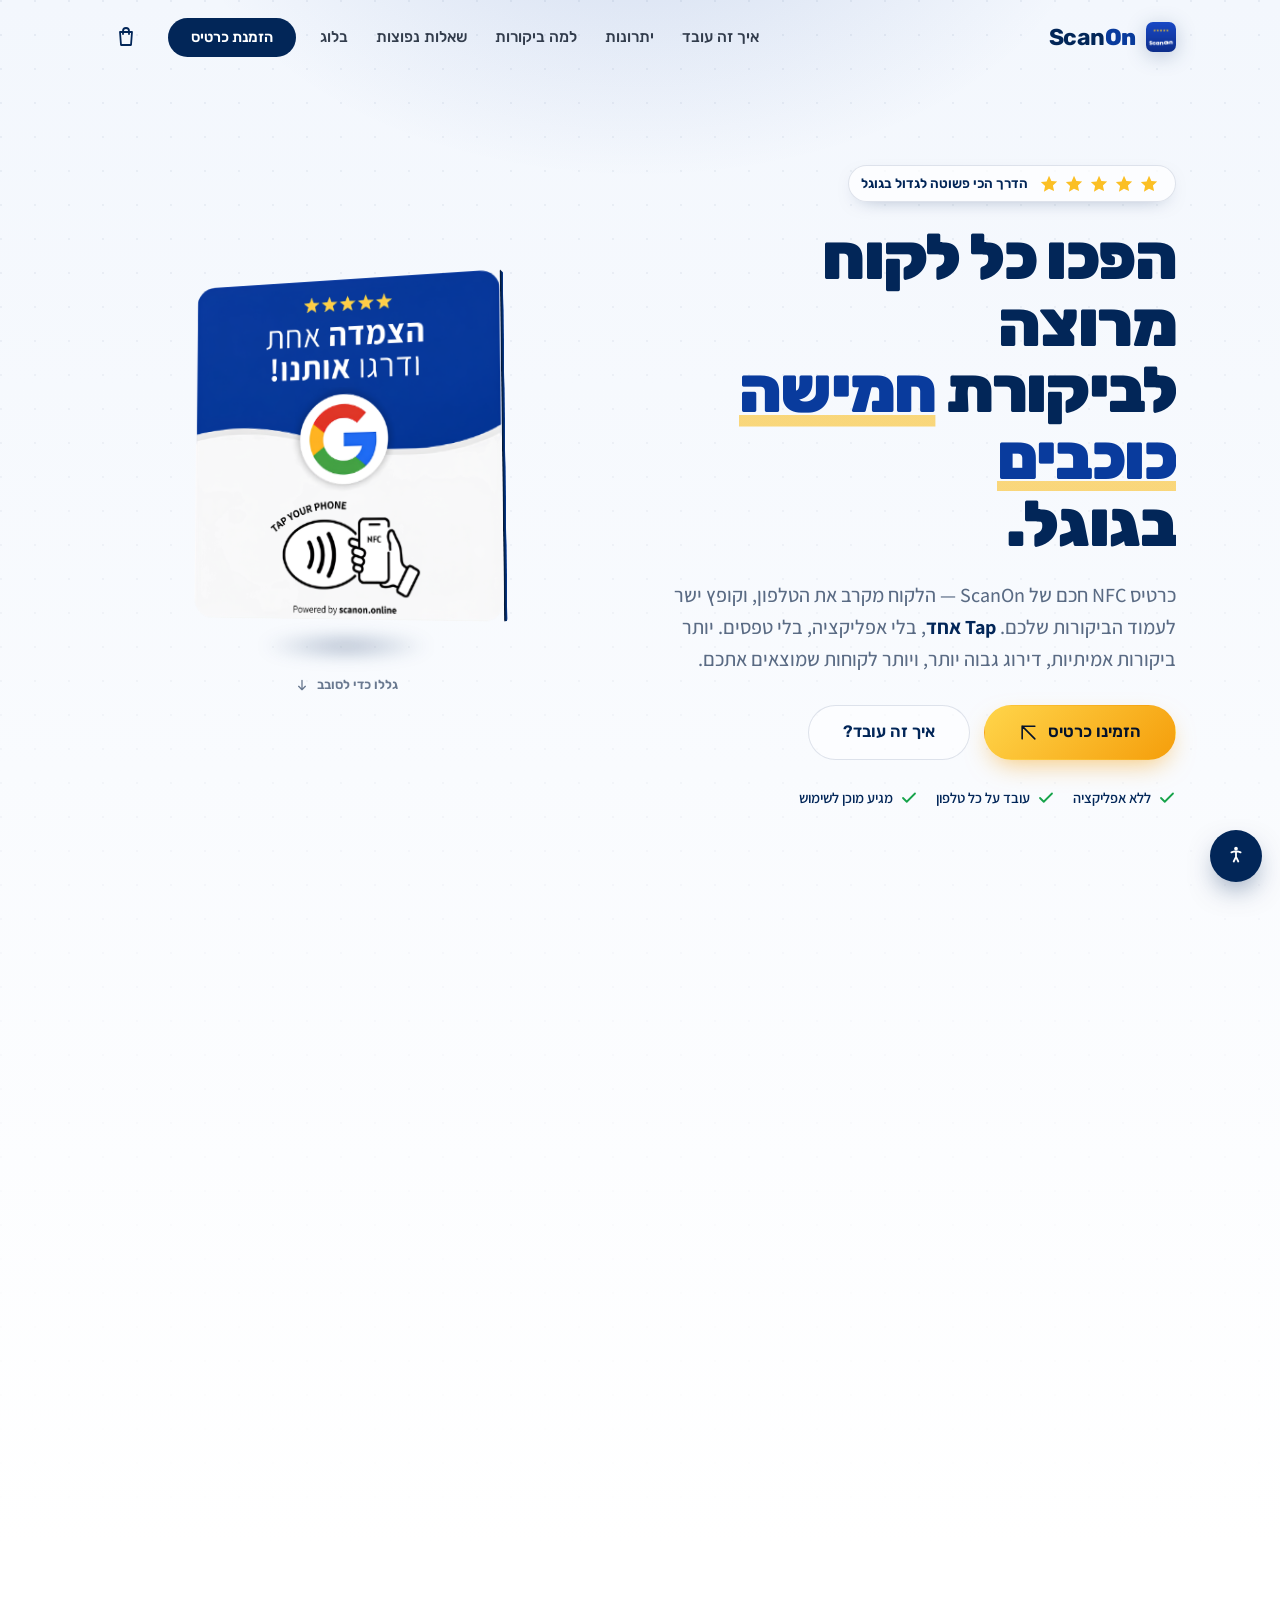
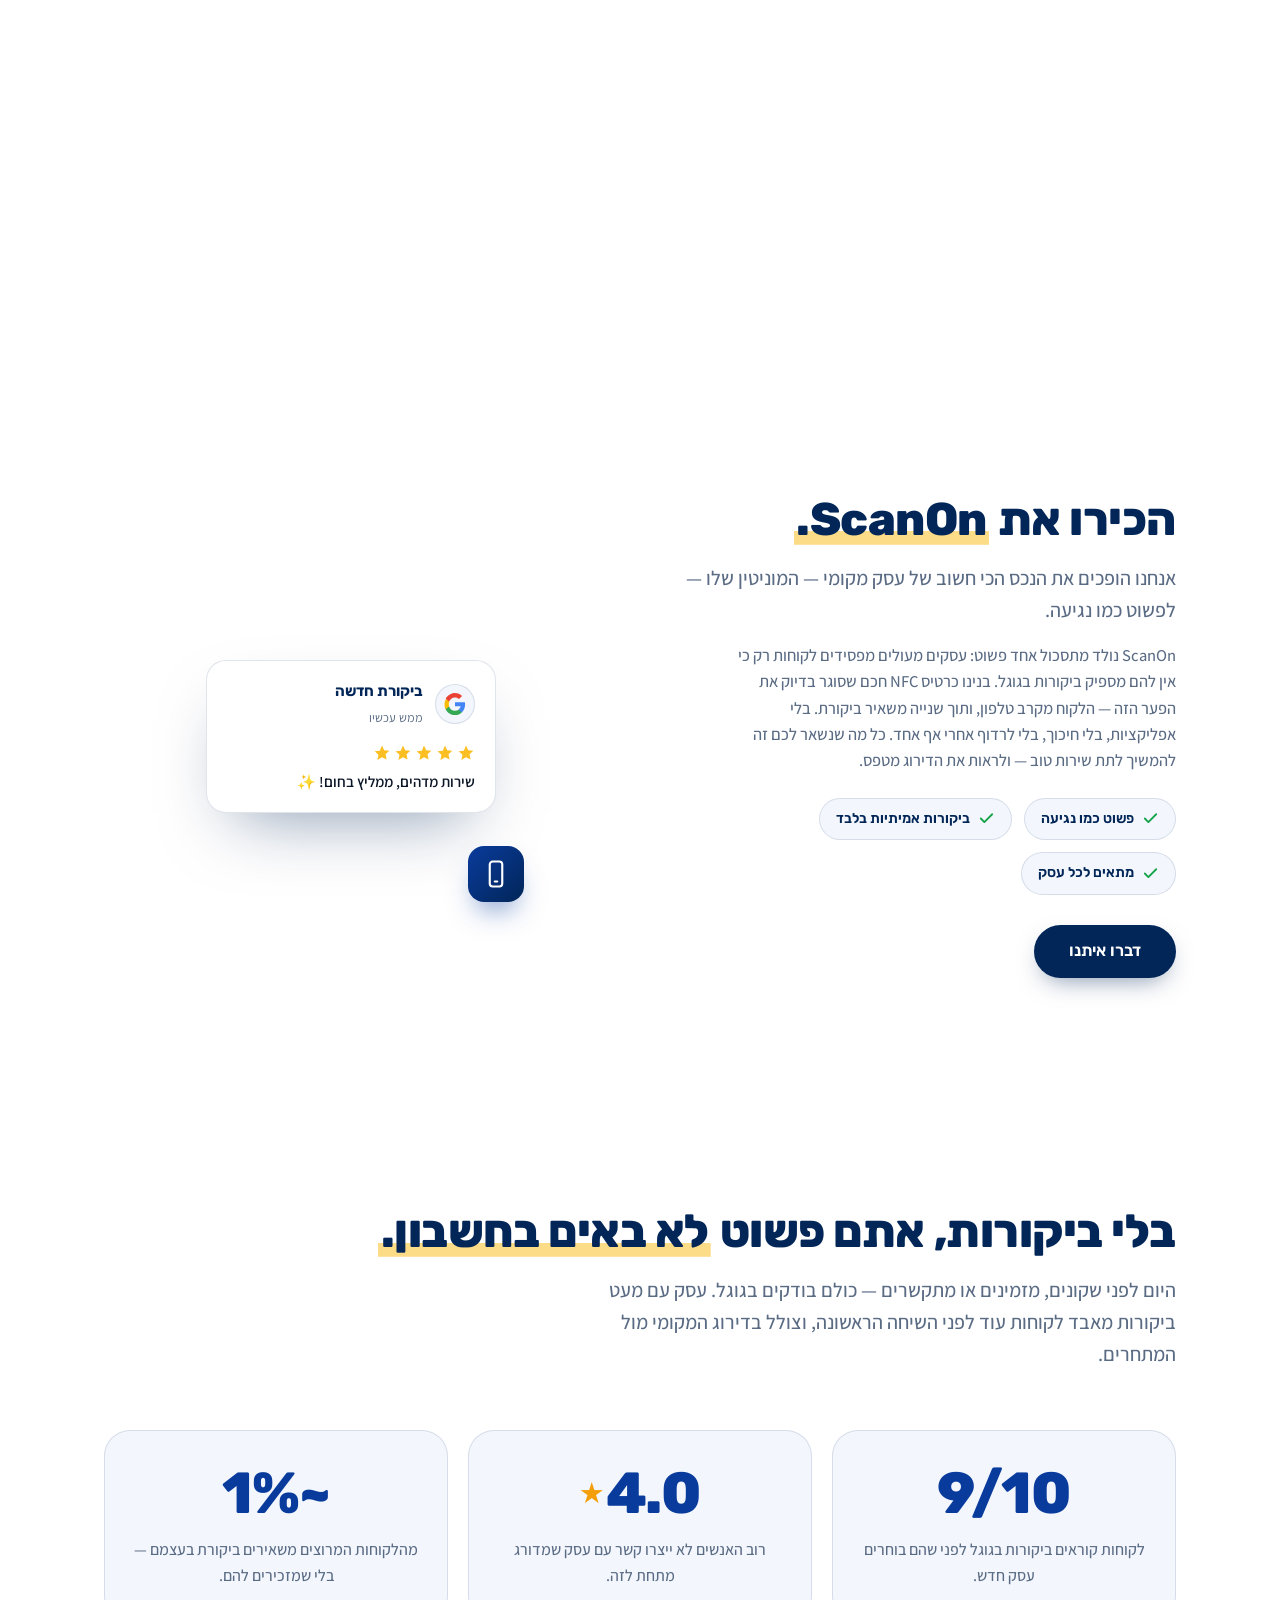
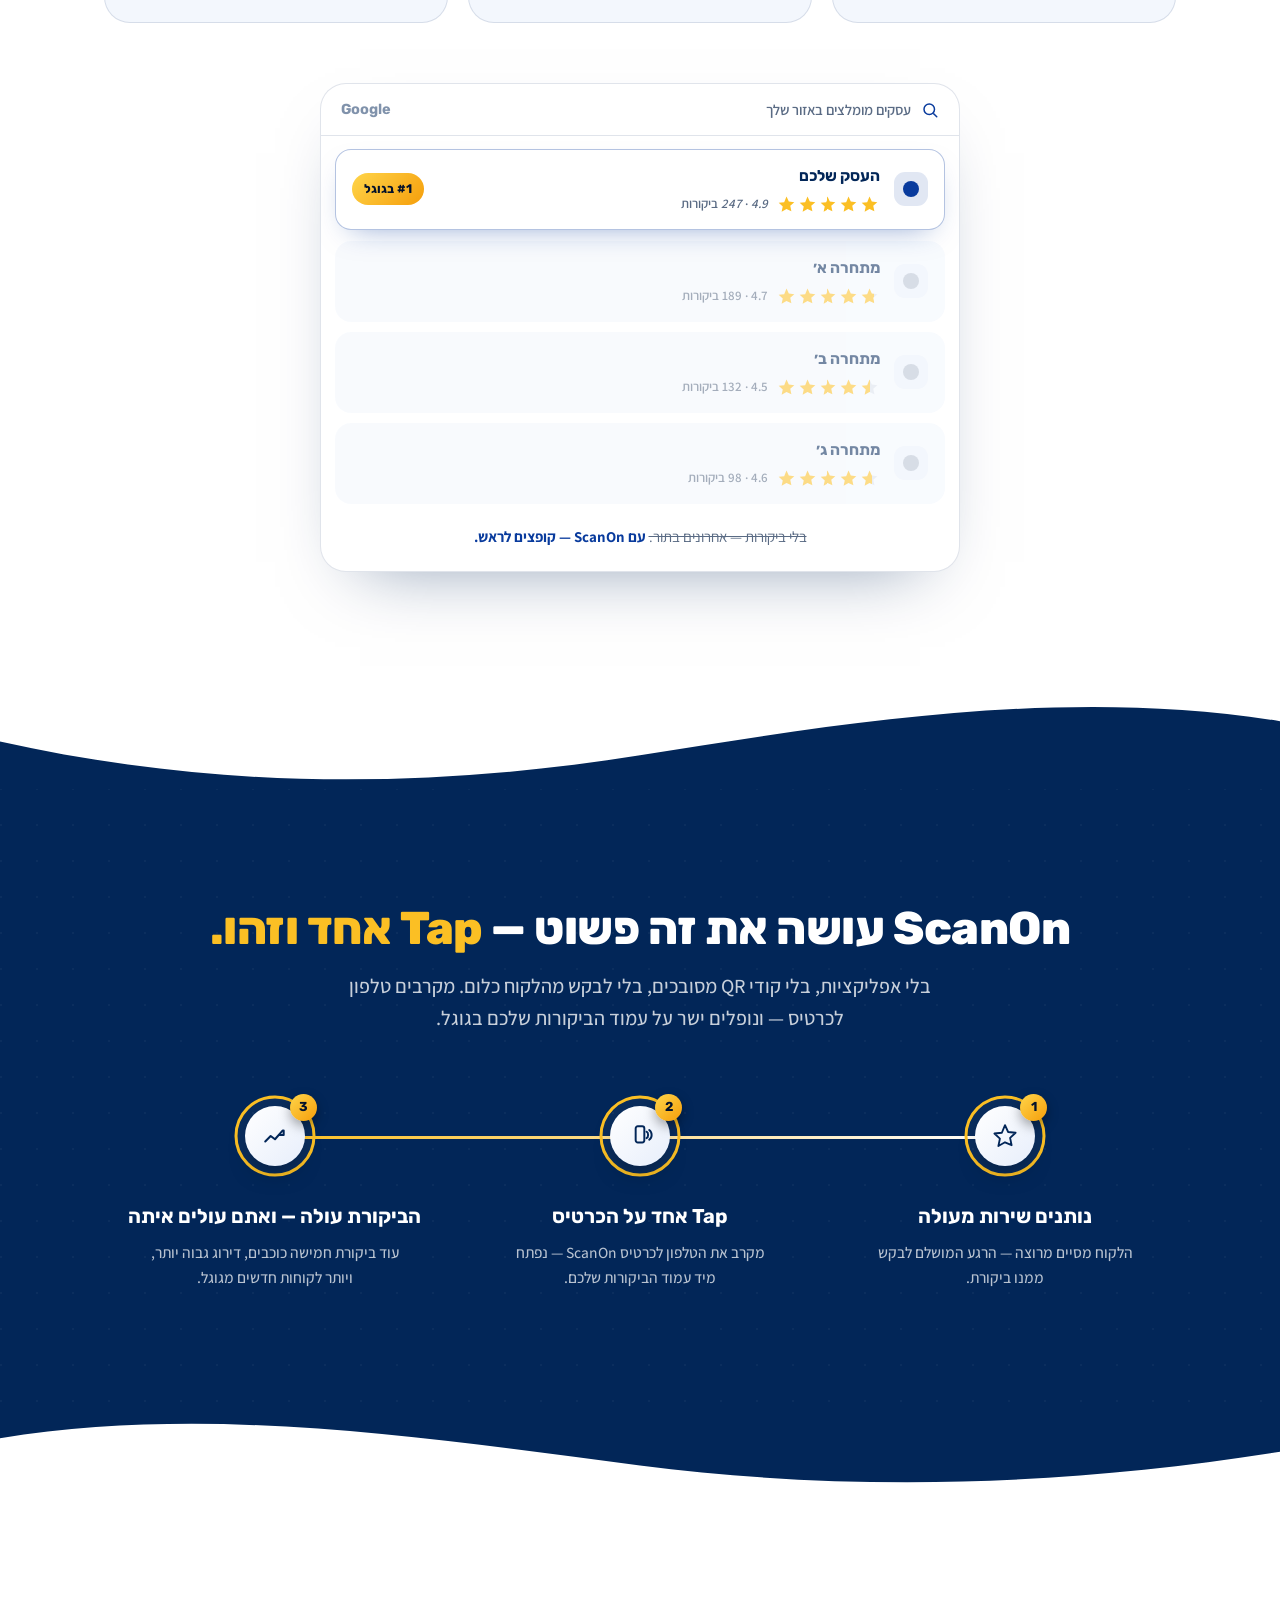
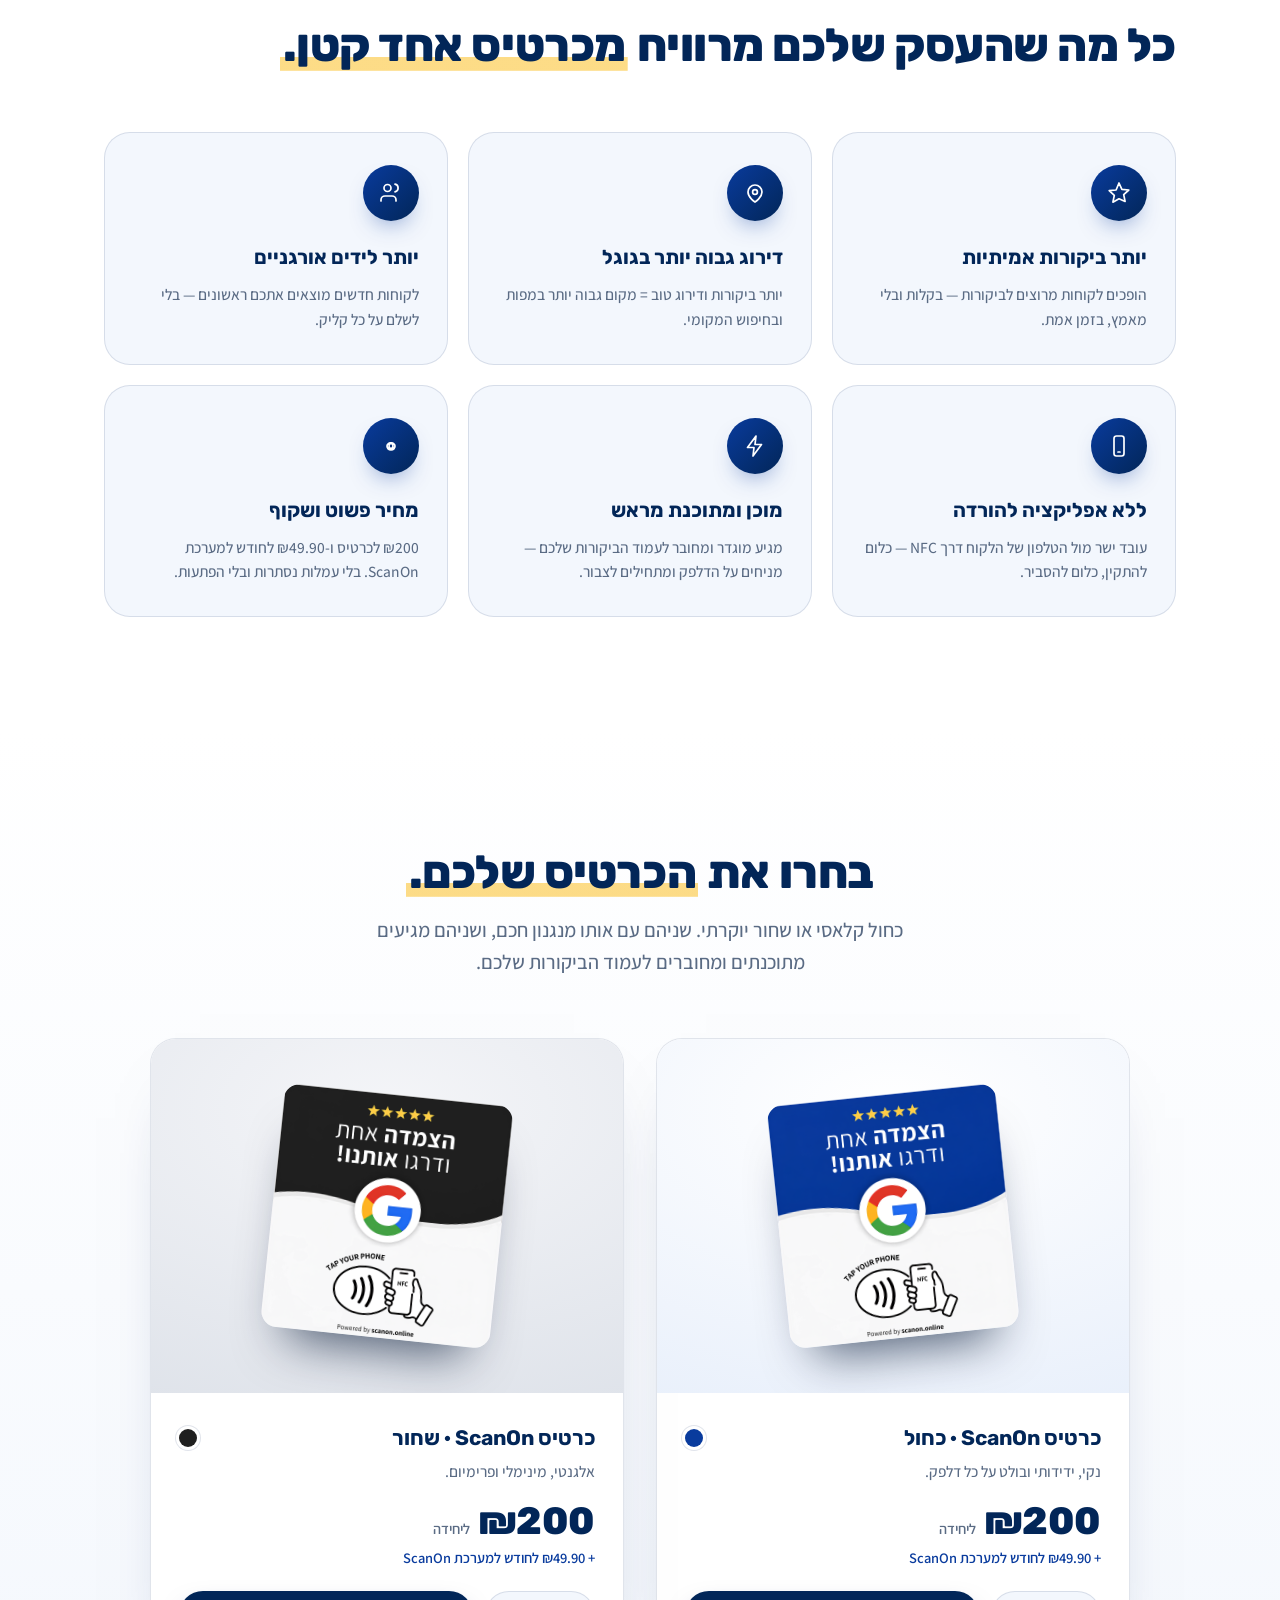
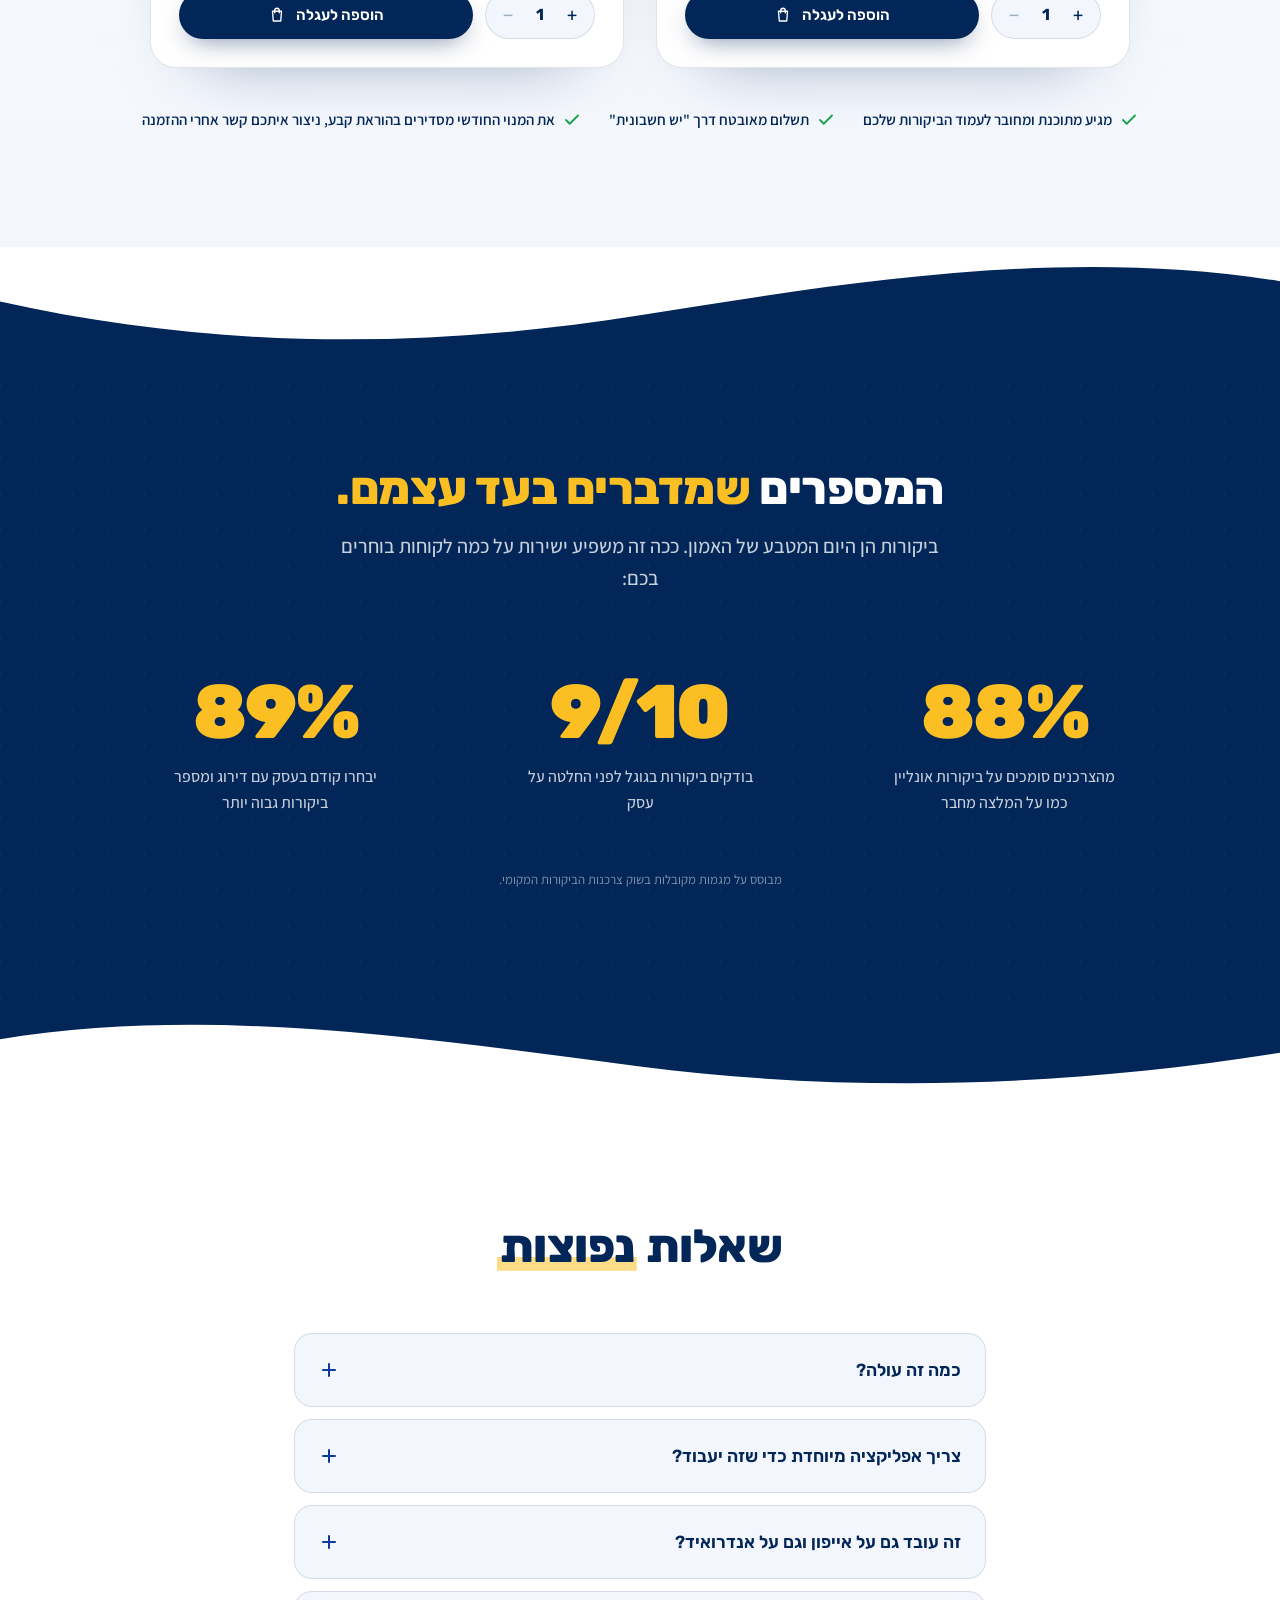
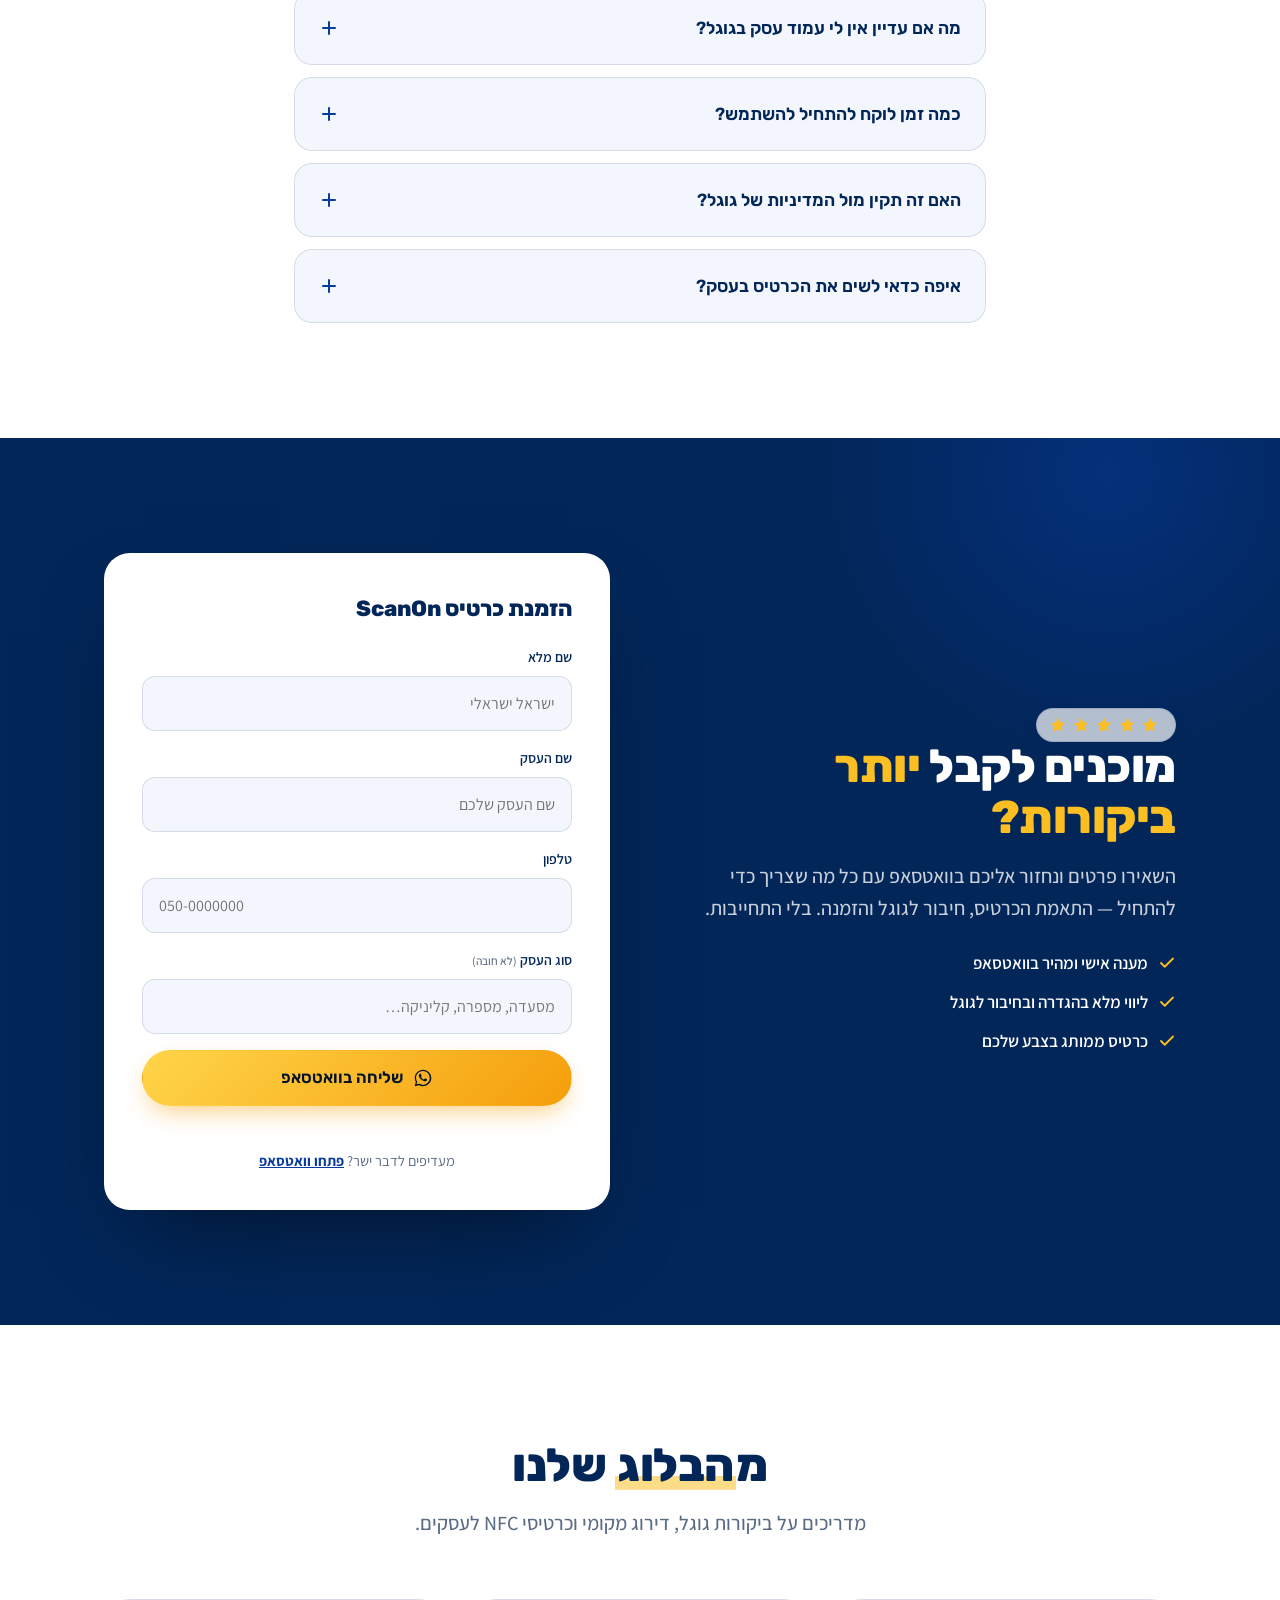
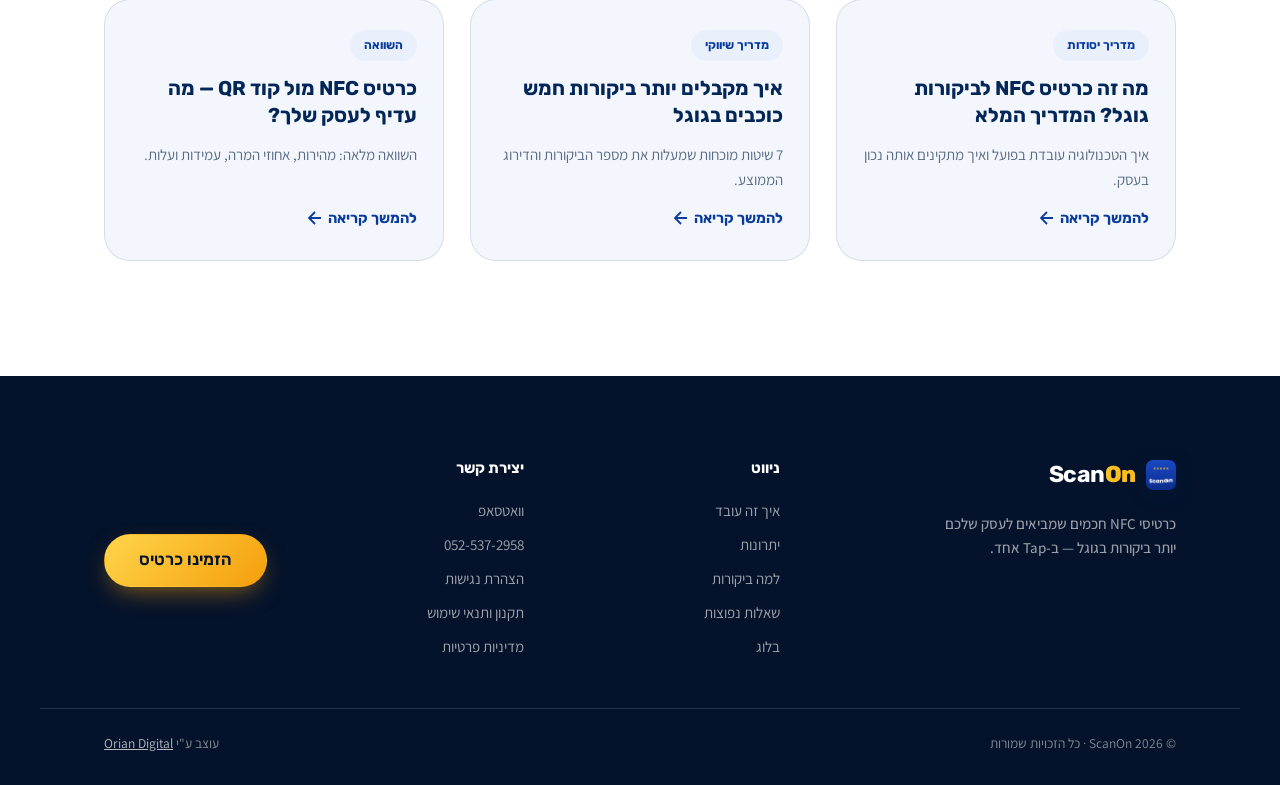
==== commit d87ef113: "Stats band: 76% -> 89% Co-Authored-By: Claude Opus 5.5 <noreply@anthropic.com>" ====
--- a/index.html
+++ b/index.html
@@ -394,7 +394,7 @@
     <div class="stats">
       <div class="stat will-rise"><b class="stat__num" data-count="88" data-suffix="%">0</b><span>מהצרכנים סומכים על ביקורות אונליין כמו על המלצה מחבר</span></div>
       <div class="stat will-rise"><b class="stat__num" data-count="9" data-suffix="/10">0</b><span>בודקים ביקורות בגוגל לפני החלטה על עסק</span></div>
-      <div class="stat will-rise"><b class="stat__num" data-count="76" data-suffix="%">0</b><span>יבחרו קודם בעסק עם דירוג ומספר ביקורות גבוה יותר</span></div>
+      <div class="stat will-rise"><b class="stat__num" data-count="89" data-suffix="%">0</b><span>יבחרו קודם בעסק עם דירוג ומספר ביקורות גבוה יותר</span></div>
     </div>
     <p class="stats__src will-rise">מבוסס על מגמות מקובלות בשוק צרכנות הביקורות המקומי.</p>
   </div>
@@ -531,6 +531,6 @@
 <script src="assets/vendor/ScrollTrigger.min.js"></script>
 <script src="assets/vendor/SplitText.min.js"></script>
 <script src="assets/vendor/lenis.min.js"></script>
-<script src="assets/app.js?v=5"></script>
+<script src="assets/app.js?v=6"></script>
 </body>
 </html>
